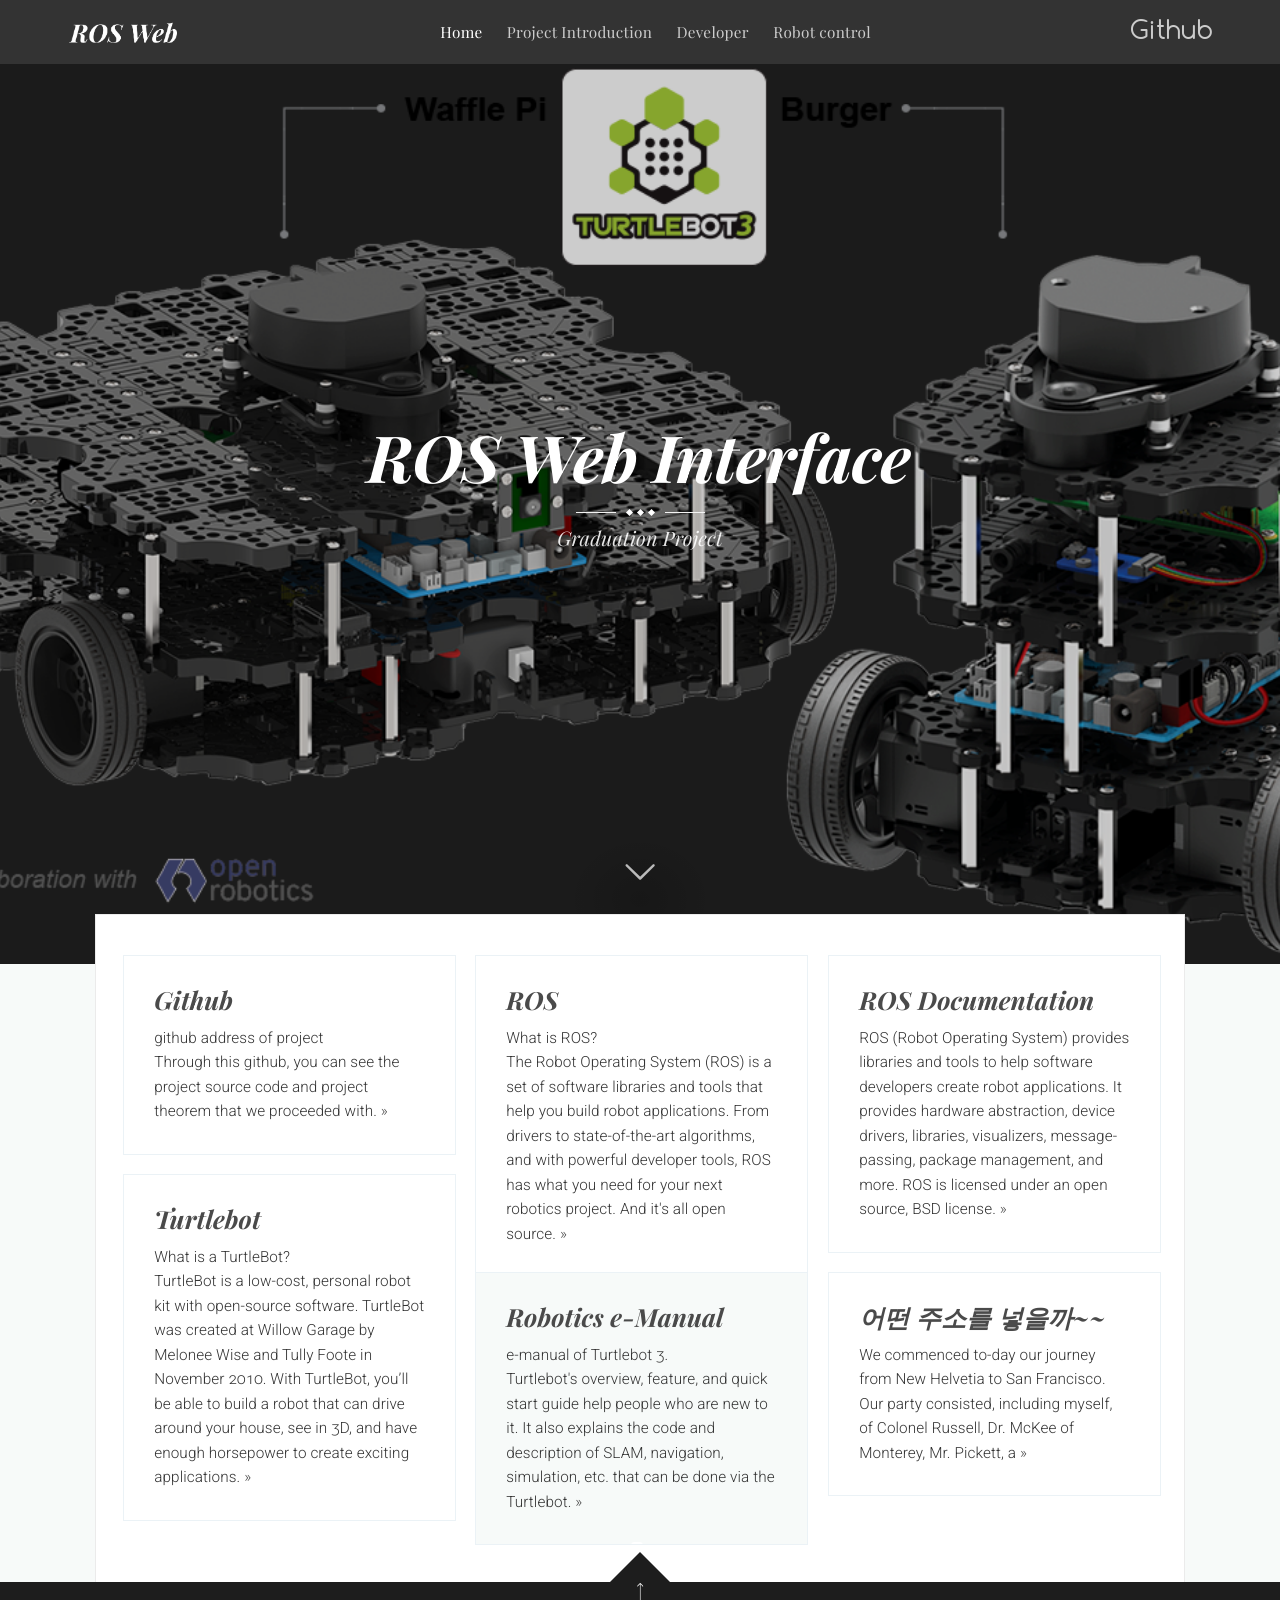
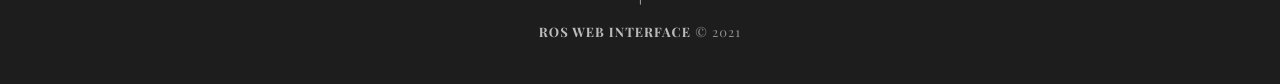
==== Webpage source/index.html @ 172867e6 "update control.html" ====
<!DOCTYPE html>
<html>
<head>
<meta charset="utf-8"/>
<meta http-equiv="X-UA-Compatible" content="IE=edge"/>
<title>Developing web interfaces for ROS(turtlebot)</title>
<meta name="description" content="Thoughts, reviews and ideas since 1999."/>
<meta name="viewport" content="width=device-width, initial-scale=1.0"/>
<link rel="shortcut icon" href="#">
<link rel="stylesheet" type="text/css" href="assets/css/screen.css"/>
<link rel="stylesheet" type="text/css" href="https://fonts.googleapis.com/css?family=Roboto:400,300italic,300,400italic,700,700italic|Playfair+Display:400,700,400italic,700italic"/>
</head>
<body class="home-template">
<div class="site-wrapper">
	<nav class="main-nav overlay clearfix">
	<a class="blog-logo" href="index.html"><img src="assets/img/page_logo.png" alt="Graduation Project"/></a>
	<ul id="menu">
		<li class="nav-home nav-current" role="presentation"><a href="index.html">Home</a></li>
		<li class="nav-article-example" role="presentation"><a href="introduction.html">Project Introduction</a></li>
		<li class="nav-about-us" role="presentation"><a href="developer.html">Developer</a></li>
		<li class="nav-author-page" role="presentation"><a href="control.html">Robot control</a></li>
		<span class="socialheader">
			<a href="https://github.com/IamYejin/Graduation-Project"><span class='symbol'>Github</span></a>
		</span>
	</ul>
	</nav>
	<header class="main-header " style="background-image: url(assets/img/turtlebot_img.png)">
	<div class="vertical">
		<div class="main-header-content inner">
			<h1 class="page-title">ROS Web Interface</h1>
			<div class="entry-title-divider">
				<span></span><span></span><span></span>
			</div>
			<h2 class="page-description">Graduation Project</h2>
		</div>
	</div>
	<a class="scroll-down icon-arrow-left" href="#content" data-offset="-45"><span class="hidden">Scroll Down</span></a>
	</header>
	<main id="content" class="content" role="main">
	<div class="wraps">
		<div class="grid">
			<div class="grid-item">
				<article class="post">
				<div class="wrapgriditem">
					<header class="post-header">
					<h2 class="post-title"><a href="https://github.com/IamYejin/Graduation-Project">Github</a></h2>
					</header>
					<section class="post-excerpt">
					<p>
						github address of project <br>Through this github, you can see the project source code and project theorem that we proceeded with. <a class="read-more" href="/retro-is-the-new-modern/">&raquo;</a>
					</p>
					</section>
				</div>
				</article>
			</div>
			<div class="grid-item">
				<article class="post tag-romance">
				<div class="wrapgriditem">
					<header class="post-header">
					<h2 class="post-title"><a href="https://www.ros.org/">ROS</a></h2>
					</header>
					<section class="post-excerpt">
					<p>
						What is ROS? <br/>The Robot Operating System (ROS) is a set of software libraries and tools that help you build robot applications. From drivers to state-of-the-art algorithms, and with powerful developer tools, ROS has what you need for your next robotics project. And it's all open source. <a class="read-more" href="https://www.ros.org/">&raquo;</a>
					</p>
					</section>
				</div>
				</article>
			</div>
			<div class="grid-item">
				<article class="post">
				<div class="wrapgriditem">
					<header class="post-header">
					<h2 class="post-title"><a href="http://wiki.ros.org/Documentation">ROS Documentation</a></h2>
					</header>
					<section class="post-excerpt">
					<p>
						ROS (Robot Operating System) provides libraries and tools to help software developers create robot applications. It provides hardware abstraction, device drivers, libraries, visualizers, message-passing, package management, and more. ROS is licensed under an open source, BSD license. <a class="read-more" href="http://wiki.ros.org/Documentation">&raquo;</a>
					</p>
					</section>
				</div>
				</article>
			</div>
			<div class="grid-item">
				<article class="post tag-romance">
				<div class="wrapgriditem">
					<header class="post-header">
					<h2 class="post-title"><a href="https://www.turtlebot.com/">Turtlebot</a></h2>
					</header>
					<section class="post-excerpt">
					<p>
						What is a TurtleBot?<br/>TurtleBot is a low-cost, personal robot kit with open-source software. TurtleBot was created at Willow Garage by Melonee Wise and Tully Foote in November 2010. With TurtleBot, you’ll be able to build a robot that can drive around your house, see in 3D, and have enough horsepower to create exciting applications. <a class="read-more" href="https://www.turtlebot.com/">&raquo;</a>
					</p>
					</section>
				</div>
				</article>
			</div>
			<div class="grid-item">
				<article class="post tag-romance featured">
				<div class="wrapgriditem">
					<header class="post-header">
					<h2 class="post-title"><a href="https://emanual.robotis.com/docs/en/platform/turtlebot3/overview/">Robotics e-Manual</a></h2>
					</header>
					<section class="post-excerpt">
					<p>
						e-manual of Turtlebot 3.<br/>Turtlebot's overview, feature, and quick start guide help people who are new to it. It also explains the code and description of SLAM, navigation, simulation, etc. that can be done via the Turtlebot. <a class="read-more" href="https://emanual.robotis.com/docs/en/platform/turtlebot3/overview/">&raquo;</a>
					</p>
					</section>
				</div>
				</article>
			</div>
			<div class="grid-item">
				<article class="post">
				<div class="wrapgriditem">
					<header class="post-header">
					<h2 class="post-title"><a href="article.html">어떤 주소를 넣을까~~</a></h2>
					</header>
					<section class="post-excerpt">
					<p>
						We commenced to-day our journey from New Helvetia to San Francisco. Our party consisted, including myself, of Colonel Russell, Dr. McKee of Monterey, Mr. Pickett, a <a class="read-more" href="/what-we-saw-in-california/">&raquo;</a>
					</p>
					</section>
				</div>
				</article>
			</div>
		</div>
		</nav>
	</div>
	</main>
	<footer class="site-footer clearfix">
		<a href="#top" id="back-to-top" class="back-top"></a>
		<div class="text-center">
			<a href="index.html">ROS Web Interface</a> &copy; 2021
		</div>
	</footer>
</div>
<script type="text/javascript" src="https://code.jquery.com/jquery-1.11.3.min.js"></script>
<script type="text/javascript" src="assets/js/masonry.min.js"></script>
<script type="text/javascript" src="assets/js/jquery.fitvids.js"></script>
<script type="text/javascript" src="assets/js/index.js"></script>
</body>
</html>
---- Webpage source/assets/css/screen.css ----
/* 
Nectaria - FREE HTML TEMPLATE BY WOWTHEMES.NET
Version: 1.0.0
Download Link: https://www.wowthemes.net/marketplace/category/free/
*/
body {
	font-family:Roboto;
	overflow-x:hidden;
}
article,aside,details,figcaption,figure,footer,header,hgroup,main,nav,section,summary {
	display:block;
}
audio,canvas,video {
	display:inline-block;
}
audio:not([controls]) {
	display:none;
	height:0;
}
[hidden],template {
	display:none;
}
html {
	font-family:sans-serif;
	-ms-text-size-adjust:100%;
	-webkit-text-size-adjust:100%;
}
body {
	margin:0;
}
a {
	background:transparent;
}
a:focus {
	outline:0;
}
a:active,a:hover {
	outline:0;
}
h1 {
	font-size:2em;
	margin:0.67em 0;
}
abbr[title] {
	border-bottom:1px dotted;
}
b,strong {
	font-weight:700;
}
dfn {
	font-style:italic;
}
hr {
	-moz-box-sizing:content-box;
	box-sizing:content-box;
	height:0;
}
mark {
	background:#FF0;
	color:#000;
}
code,kbd,pre,samp {
	font-family:monospace,serif;
	font-size:1em;
}
pre {
	white-space:pre-wrap;
}
q {
	quotes:"\201C" "\201D" "\2018" "\2019";
}
small {
	font-size:80%;
}
sub,sup {
	font-size:75%;
	line-height:0;
	position:relative;
	vertical-align:baseline;
}
sup {
	top:-0.5em;
}
sub {
	bottom:-0.25em;
}
img {
	border:0;
	max-width:100%;
}
svg:not(:root) {
	overflow:hidden;
}
figure {
	margin:0;
}
fieldset {
	border:1px solid #c0c0c0;
	margin:0 2px;
	padding:0.35em 0.625em 0.75em;
}
legend {
	border:0;
	padding:0;
}
button,input,select,textarea {
	font-family:inherit;
	font-size:100%;
	margin:0;
}
button,input {
	line-height:normal;
}
button,select {
	text-transform:none;
}
button,html input[type="button"],input[type="reset"],input[type="submit"] {
	-webkit-appearance:button;
	cursor:pointer;
}
button[disabled],html input[disabled] {
	cursor:default;
}
input[type="checkbox"],input[type="radio"] {
	box-sizing:border-box;
	padding:0;
}
input[type="search"] {
	-webkit-appearance:textfield;
	-moz-box-sizing:content-box;
	-webkit-box-sizing:content-box;
	box-sizing:content-box;
}
input[type="search"]::-webkit-search-cancel-button,input[type="search"]::-webkit-search-decoration {
	-webkit-appearance:none;
}
button::-moz-focus-inner,input::-moz-focus-inner {
	border:0;
	padding:0;
}
textarea {
	overflow:auto;
	vertical-align:top;
}
table {
	border-collapse:collapse;
	border-spacing: 0;
}
/* ========================================================================== 1. Icons - Sets up the icon font and respective classes ========================================================================== */
/* Import the font file with the icons in it */
@font-face {
	font-family:"casper-icons";
	src:url("../fonts/casper-icons.eot?v=1");
	src:url("../fonts/casper-icons.eot?v=1#iefix") format("embedded-opentype"),url("../fonts/casper-icons.woff?v=1") format("woff"),url("../fonts/casper-icons.ttf?v=1") format("truetype"),url("../fonts/casper-icons.svg?v=1#icons") format("svg");
	font-weight:normal;
	font-style: normal;
}
/* Apply these base styles to all icons */
[class^="icon-"]:before,[class*=" icon-"]:before {
	font-family:"casper-icons","Open Sans",sans-serif;
	speak:none;
	font-style:normal;
	font-weight:normal;
	font-variant:normal;
	text-transform:none;
	line-height:1;
	text-decoration:none !important;
	-webkit-font-smoothing:antialiased;
	-moz-osx-font-smoothing: grayscale;
}
/* Each icon is created by inserting the correct character into the content of the:before pseudo element. Like a boss. */
.icon-ghost:before {
	content:"\f600";
}
.icon-feed:before {
	content:"\f601";
}
.icon-twitter:before {
	content:"\f602";
	font-size:1.1em;
}
.icon-google-plus:before {
	content:"\f603";
}
.icon-facebook:before {
	content:"\f604";
}
.icon-arrow-left:before {
	content:"\f605";
}
.icon-stats:before {
	content:"\f606";
}
.icon-location:before {
	content:"\f607";
	margin-left:-3px;
	/* Tracking fix */
}
.icon-link:before {
	content:"\f608";
}
.icon-menu:before {
	content: "\f609";
}
/* IMPORTANT:When making any changes to the icon font,be sure to increment the version number by 1 in the @font-face rule. `?v=1` becomes `?v=2` This forces browsers to download the new font file.*/
/* ========================================================================== 2. General - Setting up some base styles ========================================================================== */
html {
	height:100%;
	max-height:100%;
	font-size:62.5%;
	-webkit-tap-highlight-color:rgba(0,0,0,0);
}
body {
	height:100%;
	max-height:100%;
	letter-spacing:0.01rem;
	font-size:1.7rem;
	line-height:1.75em;
	color:#333;
	-webkit-font-feature-settings:'kern' 1;
	-moz-font-feature-settings:'kern' 1;
	-o-font-feature-settings:'kern' 1;
	text-rendering:geometricPrecision;
	font-weight:300;
}
::-moz-selection {
	background:#D6EDFF;
}
::selection {
	background:#D6EDFF;
}
h1,h2,h3,h4,h5,h6 {
	-webkit-font-feature-settings:'dlig' 1,'liga' 1,'lnum' 1,'kern' 1;
	-moz-font-feature-settings:'dlig' 1,'liga' 1,'lnum' 1,'kern' 1;
	-o-font-feature-settings:'dlig' 1,'liga' 1,'lnum' 1,'kern' 1;
	color:#2E2E2E;
	line-height:1.15em;
	margin:0 0 0.4em 0;
	font-family:"Playfair Display";
	text-rendering:geometricPrecision;
}
h1 {
	font-size:5rem;
	letter-spacing:-2px;
	text-indent:-3px;
}
h2 {
	font-size:3.6rem;
}
h3 {
	font-size:3rem;
}
h4 {
	font-size:2.5rem;
}
h5 {
	font-size:2rem;
}
h6 {
	font-size:2rem;
}
a {
	color:#4A4A4A;
	transition:color 0.3s ease;
}
a:hover {
	color:#111;
}
p,ul,ol,dl {
	-webkit-font-feature-settings:'liga' 1,'onum' 1,'kern' 1;
	-moz-font-feature-settings:'liga' 1,'onum' 1,'kern' 1;
	-o-font-feature-settings:'liga' 1,'onum' 1,'kern' 1;
	margin:0 0 1.75em 0;
	text-rendering:geometricPrecision;
}
ol,ul {
	padding-left:3rem;
}
ol ol,ul ul,ul ol,ol ul {
	margin:0 0 0.4em 0;
	padding-left:2em;
}
dl dt {
	float:left;
	width:180px;
	overflow:hidden;
	clear:left;
	text-align:right;
	text-overflow:ellipsis;
	white-space:nowrap;
	font-weight:700;
	margin-bottom:1em;
}
dl dd {
	margin-left:200px;
	margin-bottom:1em
}
li {
	margin:0.4em 0;
}
li li {
	margin:0;
}
hr {
	display:block;
	height:1px;
	border:0;
	border-top:#EFEFEF 1px solid;
	margin:3.2em 0;
	padding:0;
}
blockquote {
	-moz-box-sizing:border-box;
	box-sizing:border-box;
	margin:1.75em 0 1.75em -2.2em;
	padding:0 0 0 1.75em;
	border-left:#4A4A4A 0.4em solid;
}
blockquote p {
	margin:0.8em 0;
	font-style:italic;
}
blockquote small {
	display:inline-block;
	margin:0.8em 0 0.8em 1.5em;
	font-size:0.9em;
	color:#CCC;
}
blockquote small:before {
	content:"\2014 \00A0";
}
blockquote cite {
	font-weight:700;
}
blockquote cite a {
	font-weight:normal;
}
mark {
	background-color:#fdffb6;
}
code,tt {
	padding:1px 3px;
	font-family:Inconsolata,monospace,sans-serif;
	font-size:0.85em;
	white-space:pre-wrap;
	border:#E3EDF3 1px solid;
	background:#F7FAFB;
	border-radius:2px;
}
pre {
	-moz-box-sizing:border-box;
	box-sizing:border-box;
	margin:0 0 1.75em 0;
	border:#E3EDF3 1px solid;
	width:100%;
	padding:10px;
	font-family:Inconsolata,monospace,sans-serif;
	font-size:0.9em;
	white-space:pre;
	overflow:auto;
	background:#F7FAFB;
	border-radius:3px;
}
pre code,pre tt {
	font-size:inherit;
	white-space:pre-wrap;
	background:transparent;
	border:none;
	padding:0;
}
kbd {
	display:inline-block;
	margin-bottom:0.4em;
	padding:1px 8px;
	border:#CCC 1px solid;
	color:#666;
	text-shadow:#FFF 0 1px 0;
	font-size:0.9em;
	font-weight:700;
	background:#F4F4F4;
	border-radius:4px;
	box-shadow:0 1px 0 rgba(0,0,0,0.2),0 1px 0 0 #fff inset;
}
table {
	-moz-box-sizing:border-box;
	box-sizing:border-box;
	margin:1.75em 0;
	width:100%;
	max-width:100%;
	background-color:transparent;
}
table th,table td {
	padding:8px;
	line-height:20px;
	text-align:left;
	vertical-align:top;
	border-top:#EFEFEF 1px solid;
}
table th {
	color:#000;
}
table caption+thead tr:first-child th,table caption+thead tr:first-child td,table colgroup+thead tr:first-child th,table colgroup+thead tr:first-child td,table thead:first-child tr:first-child th,table thead:first-child tr:first-child td {
	border-top:0;
}
table tbody+tbody {
	border-top:#EFEFEF 2px solid;
}
table table table {
	background-color:#FFF;
}
table tbody>tr:nth-child(odd)>td,table tbody>tr:nth-child(odd)>th {
	background-color:#F6F6F6;
}
table.plain tbody>tr:nth-child(odd)>td,table.plain tbody>tr:nth-child(odd)>th {
	background:transparent;
}
iframe,.fluid-width-video-wrapper {
	display:block;
	margin: 1.75em 0;
}
/* When a video is inside the fitvids wrapper,drop themargin on the iframe,cause it breaks stuff. */
.fluid-width-video-wrapper iframe {
	margin: 0;
}
/* ========================================================================== 3. Utilities - These things get used a lot ========================================================================== */
/* Clears shit */
.clearfix:before,.clearfix:after {
	content:" ";
	display:table;
}
.clearfix:after {
	clear:both;
}
.clearfix {
	zoom: 1;
}
/* Hides shit */
.hidden {
	text-indent:-9999px;
	visibility:hidden;
	display: none;
}
/* Creates a responsive wrapper that makes our content scale nicely */
.inner {
	position:relative;
	width:80%;
	max-width:710px;
	margin: 0 auto;
}
/* Centres vertically yo. (IE8+) */
.vertical {
	display:table-cell;
	vertical-align:middle;
	 background: rgba(0,0,0,0.2);
}
/* Wraps the main content & footer */
.site-wrapper {
	position:relative;
	z-index:10;
	min-height:100%;
	background:#fff;
	-webkit-transition:-webkit-transform 0.5s ease;
	transition:transform 0.5s ease;
	margin-top:64px;
}
.home-template .site-wrapper {
}
body.nav-opened .site-wrapper {
	overflow-x:hidden;
	-webkit-transform:translate3D(-240px,0,0);
	-ms-transform:translate3D(-240px,0,0);
	transform:translate3D(-240px,0,0);
	-webkit-transition:-webkit-transform 0.3s ease;
	transition: transform 0.3s ease;
}
/* ========================================================================== 4. General - The main styles for the the theme ========================================================================== */
.content {
	width:85%;
	margin:0px auto;
	background:#fff;
	padding:40px 0px;
	margin-top:-100px;
	position:relative;
	border-left:1px solid rgba(0,0,0,0.08);
	border-right:1px solid rgba(0,0,0,0.08);
	border-top: 1px solid rgba(0,0,0,0.08);
}
.content_control {
	width:85%;
	margin:0px auto;
	background:#fff;
	padding:40px 40px;
	margin-top:-100px;
	position:relative;
	border-left:1px solid rgba(0,0,0,0.08);
	border-right:1px solid rgba(0,0,0,0.08);
	border-top: 1px solid rgba(0,0,0,0.08);
}
/* Big cover image on the home page */
.main-header {
	position:relative;
	display:table;
	width:100%;
	height:100vh;
	margin-bottom:5rem;
	text-align:center;
	background:#222 no-repeat center center;
	background-image:url(../img/default.jpg);
	background-size:cover;
	overflow:hidden;
}
.main-header .inner {
	width:80%;
	margin-top:-64px;
}
.main-header-content.inner h1,.main-header-content.inner .post-meta,.main-header-content.inner .post-meta a {
	color:#fff;
}
.main-nav {
	position:relative;
	padding:5px 5%;
	margin:0 0 0px 0;
}
.main-nav a {
	text-decoration:none;
	font-size:0.9em;
	letter-spacing:0.3px;
	font-weight:400;
	color:#ccc;
	font-family:Playfair Display;
}
.main-nav .nav-current a {
	color:#fff;
}
.main-nav a:hover {
	color: #fff;
}
/* Navigation */
body.nav-opened .nav-cover {
	position:fixed;
	top:0;
	left:0;
	right:240px;
	bottom:0;
	z-index:200;
}
.nav {
	position:fixed;
	top:0;
	right:0;
	bottom:0;
	z-index:5;
	width:240px;
	opacity:0;
	background:#111;
	margin-bottom:0;
	text-align:left;
	overflow-y:auto;
	-webkit-transition:-webkit-transform 0.5s ease,opacity 0.3s ease 0.7s;
	transition:transform 0.5s ease,opacity 0.3s ease 0.7s;
}
body.nav-closed .nav {
	-webkit-transform:translate3D(97px,0,0);
	-ms-transform:translate3D(97px,0,0);
	transform:translate3D(97px,0,0);
}
body.nav-opened .nav {
	opacity:1;
	-webkit-transition:-webkit-transform 0.3s ease,opacity 0s ease 0s;
	transition:transform 0.3s ease,opacity 0s ease 0s;
	-webkit-transform:translate3D(0,0,0);
	-ms-transform:translate3D(0,0,0);
	transform:translate3D(0,0,0);
}
.nav-title {
	position:absolute;
	top:45px;
	left:30px;
	font-size:16px;
	font-weight:100;
	text-transform:uppercase;
	color:#fff;
}
.nav-close {
	position:absolute;
	top:38px;
	right:25px;
	width:20px;
	height:20px;
	padding:0;
	font-size:10px;
}
.nav-close:focus {
	outline:0;
}
.nav-close:before,.nav-close:after {
	content:'';
	position:absolute;
	top:0;
	width:20px;
	height:1px;
	background:rgb(150,150,150);
	top:15px;
	-webkit-transition:background 0.15s ease;
	transition:background 0.15s ease;
}
.nav-close:before {
	-webkit-transform:rotate(45deg);
	-ms-transform:rotate(45deg);
	transform:rotate(45deg);
}
.nav-close:after {
	-webkit-transform:rotate(-45deg);
	-ms-transform:rotate(-45deg);
	transform:rotate(-45deg);
}
.nav-close:hover:before,.nav-close:hover:after {
	background:rgb(255,255,255);
}
.nav ul {
	padding:90px 9% 5%;
	list-style:none;
	counter-reset:item;
}
.nav li:before {
	display:block;
	float:right;
	padding-right:4%;
	padding-left:5px;
	text-align:right;
	font-size:1.2rem;
	vertical-align:bottom;
	color:#B8B8B8;
	content:counter(item,lower-roman);
	counter-increment:item;
}
.nav li {
	margin:0;
}
.nav li a {
	text-decoration:none;
	line-height:1.4;
	font-size:1.4rem;
	display:block;
	padding:0.6rem 4%;
	overflow:hidden;
	white-space:nowrap;
	text-overflow:ellipsis;
}
.nav li a:after {
	display:inline-block;
	content:" .......................................................";
	color:rgba(255,255,255,0.2);
	margin-left:5px;
}
.nav .nav-current:before {
	color:#fff;
}
.nav .nav-current a:after {
	content:" ";
	border-bottom:rgba(255,255,255,0.5) 1px solid;
	width:100%;
	height:1px;
}
.nav a:link,.nav a:visited {
	color:#B8B8B8;
}
.nav li.nav-current a,.nav a:hover,.nav a:active,.nav a:focus {
	color: #fff;
}
.subscribe-button {
	-webkit-box-sizing:border-box;
	-moz-box-sizing:border-box;
	box-sizing:border-box;
	display:none;
	position:absolute;
	bottom:30px;
	left:30px;
	right:30px;
	height:38px;
	padding:0 20px;
	color:#111 !important;
	/* Overides `.nav a:link,.nav a:visited` colour */
	text-align:center;
	font-size:12px;
	font-family:"Open Sans",sans-serif;
	text-transform:uppercase;
	text-decoration:none;
	line-height:35px;
	border-radius:3px;
	background:#fff;
	transition:all ease 0.3s;
}
.subscribe-button:before {
	font-size:9px;
	margin-right: 6px;
}
/* Create a bouncing scroll-down arrow on homepage with cover image */
.scroll-down {
	display:block;
	position:absolute;
	z-index:100;
	bottom:75px;
	left:50%;
	margin-left:-16px;
	width:34px;
	height:34px;
	font-size:34px;
	text-align:center;
	text-decoration:none;
	color:rgba(255,255,255,0.7);
	-webkit-transform:rotate(-90deg);
	-ms-transform:rotate(-90deg);
	transform:rotate(-90deg);
	-webkit-animation:bounce 4s 2s infinite;
	animation: bounce 4s 2s infinite;
}
/* Stop it bouncing and increase contrast when hovered */
.scroll-down:hover {
	color:#fff;
	-webkit-animation:none;
	animation: none;
}
/* Put a semi-opaque radial gradient behind the icon to make it more visible on photos which happen to have a light background. */
.home-template .main-header:after {
	display:block;
	content:" ";
	width:150px;
	height:130px;
	border-radius:100%;
	position:absolute;
	bottom:0;
	left:50%;
	margin-left:-75px;
	background: radial-gradient(ellipse at center,rgba(0,0,0,0.15) 0%,rgba(0,0,0,0) 70%,rgba(0,0,0,0) 100%);
}
/* Hide when there's no cover image or on page2+*/
.no-cover .scroll-down,.no-cover.main-header:after,.archive-template .scroll-down,.archive-template .main-header:after {
	display: none
}
/* Appears in the top left corner of your home page */
.blog-logo {
	display:block;
	float:left;
	margin-top: 7px;
	height: 54px;
	background:none !important;
	/* Makes sure there is never a background */
	border:none !important;
	/* Makes sure there is never a border */
}
.blog-logo img {
	-webkit-box-sizing:border-box;
	-moz-box-sizing:border-box;
	box-sizing:border-box;
	display:block;
	height:40px;
	padding:0;
	width:auto;
	opacity:1;
	transition:all 0.4s;
}
.blog-logo img:hover {
	opacity:1.0;
	transition:all 0.4s;
}
.menu-button {
	-webkit-box-sizing:border-box;
	-moz-box-sizing:border-box;
	box-sizing:border-box;
	display:inline-block;
	float:right;
	padding:0;
	opacity:1;
	text-align:center;
	font-size:12px;
	text-transform:uppercase;
	white-space:nowrap;
	transition:all 0.5s ease;
}
.menu-button:before {
	font-size:24px;
	font-weight:300;
	position:relative;
	top:14px;
}
.menu-button:hover {
	background:#fff;
}
.menu-button:focus {
	outline: 0;
}
/* When the navigation is closed */
.nav-closed .menu-button {
	color:#333;
	border-color:rgba(255,255,255,0.6);
}
.nav-closed .menu-button:hover {
	color: #222;
}
/* When the navigation is closed and there is no cover image */
.nav-closed .no-cover .menu-button {
	border-color:#BFC8CD;
	color:#9EABB3;
}
.nav-closed .no-cover .menu-button:hover {
	border-color:#555;
	color: #555;
}
/* When the navigation is opened */
.nav-opened .menu-button {
	padding:0 12px;
	background:#111;
	border-color:#111;
	color:#fff;
	-webkit-transform:translate3D(94px,0,0);
	-ms-transform:translate3D(94px,0,0);
	transform:translate3D(94px,0,0);
	transition:all 0.3s ease;
}
.nav-opened .menu-button .word {
	opacity:0;
	transition: all 0.3s ease;
}
/* Special styles when overlaid on an image*/
.main-nav.overlay {
	position:fixed;
	top:0;
	left:0;
	right:0;
	height:54px;
	border:none;
	background:linear-gradient(to bottom,rgba(0,0,0,0.2) 0%,rgba(0,0,0,0) 100%);
	background:rgba(0,0,0,0.8);
	z-index:9;
}
.no-cover .main-nav.overlay {
	background: none;
}
/* The details of your blog. Defined in ghost/settings/ */
.page-title {
	margin:10px 0 0px 0;
	font-size:6.5rem;
	letter-spacing:-1px;
	font-weight:700;
	font-family:"Playfair Display";
	color:#fff;
	font-style:italic;
}
.page-description {
	margin:0;
	font-size:2rem;
	line-height:1.5em;
	font-weight:300;
	font-style:italic;
	letter-spacing:0.01rem;
	color:rgba(255,255,255,0.9);
}
.no-cover.main-header {
	min-height:160px;
	max-height:40vh;
	background:#f5f8fa;
}
.no-cover .page-title {
	color:rgba(0,0,0,0.8);
}
.no-cover .page-description {
	color: rgba(0,0,0,0.5);
}
/* Add subtle load-in animation for content on the home page */
.home-template .page-title {
	-webkit-animation:fade-in 0.6s;
	animation:fade-in 0.6s;
	-webkit-animation-delay:0.2s;
	animation-delay:0.2s;
}
.home-template .page-description {
	-webkit-animation:fade-in-down 0.9s;
	animation:fade-in-down 0.9s;
	-webkit-animation-delay:0.1s;
	animation-delay: 0.1s;
}
/* Every post,on every page,gets this style on its <article>tag */
.post {
	position:relative;
	border-bottom:#EBF2F6 1px solid;
		padding-bottom:30px;
	word-wrap:break-word;
}
.grid-item .post {
	position:relative;
	border:#EBF2F6 1px solid;
	word-wrap:break-word;
		margin-bottom:20px;
	 padding-bottom:0;
	 max-width:100%;
	 transition:all 0.4s;
	 background:#fff;
	overflow:hidden;
}
.grid-item .post img {
	margin-bottom:-10px;
}
.wrapgriditem {
	padding:30px;
	position:relative;
	background-color:#fff;
}
.grid-item .post.featured .wrapgriditem {
	background:#f7faf9;
	box-shadow: none;
}
/* Add a little circle in the middle of the border-bottom on our .post just for the lolz and stylepoints. */
.post:after {
	display:block;
	content:"";
	width:0px;
	height:0px;
	border:#E7EEF2 1px solid;
	position:absolute;
	bottom:-5px;
	left:50%;
	margin-left:-5px;
	background:#FFF;
	border-radius:100%;
	box-shadow:#FFF 0 0 0 5px;
}
body:not(.post-template) .post-title {
	font-size:2.5rem;
	font-style:italic;
	line-height:1.2;
}
.post-title a {
	text-decoration:none;
}
.post-excerpt p {
	margin:0;
	font-size:0.9em;
	line-height:1.6em;
}
.read-more {
	text-decoration:none;
}
.post-meta {
	display:block;
	margin:1.75rem 0 0 0;
	font-size:1.6rem;
	font-style:italic;
	line-height:2.2rem;
	color:#9EABB3;
	font-family:Playfair Display;
}
.author-thumb {
	width:24px;
	height:24px;
	float:left;
	margin-right:9px;
	border-radius:100%;
}
.post-meta a {
	color:#9EABB3;
	text-decoration:none;
}
.post-meta a:hover {
	text-decoration:underline;
}
.user-meta {
	position:relative;
	padding:0.3rem 40px 0 100px;
	min-height:77px;
}
.post-date {
	display:inline-block;
	margin-left:8px;
	padding-left:12px;
	border-left:#d5dbde 1px solid;
	white-space:nowrap;
}
.grid-item .post-meta,.grid-item .post-date {
	font-size:1.4rem;
}
.user-image {
	position:absolute;
	top:0;
	left:0;
}
.user-name {
	display:block;
	font-weight:700;
}
.user-bio {
	display:block;
	max-width:440px;
	font-size:1.4rem;
	line-height:1.5em;
}
.publish-meta {
	position:absolute;
	top:0;
	right:0;
	padding:4.3rem 0 4rem 0;
	text-align:right;
}
.publish-heading {
	display:block;
	font-weight:700;
}
.publish-date {
	display:block;
	font-size:1.4rem;
	line-height: 1.5em;
}
/* ========================================================================== 5. Single Post - When you click on an individual post ========================================================================== */
.post-template .post-header {
	margin-bottom:3.4rem;
}
.post-template .post-title {
	margin-bottom:0;
	letter-spacing:-1px;
	font-style:italic;
}
.post-template .post-meta {
	margin:0;
}
.post-template .post-date {
	padding:0;
	margin:0;
	border: none;
}
/* Stop elements,such as img wider than the post content,from creating horizontal scroll - slight hack due to imperfections with browser width % calculations and rounding */
.post-template .content {
	width:80%;
	max-width:900px;
	margin:0px auto;
	margin-top:-100px;
	background:#fff;
	position:relative;
	padding:40px 50px;
	font-weight:300;
	font-family:Roboto;
	overflow:hidden;
}
.site-wrapper {
	background-color:#f7faf9;
}
.sidebar {
	width:25%;
	float:right;
	margin-right:3%;
}
.widget {
	padding:30px;
	background:#f7faf9;
	margin-bottom:30px;
	overflow:hidden;
	font-size:1.5rem;
	font-weight:300;
}
.widget .widget-title {
	text-align:center;
	position:relative;
	text-transform:capitalize;
	margin-bottom:27px;
	margin-top:0;
	clear:both;
}
.widget .widget-title:before {
	background:#ebf1ef;
	content:"";
	position:absolute;
	width:100%;
	height:10px;
	left:0;
	top:50%;
	margin-top:-4px;
}
.widget .widget-title>span {
	position:relative;
	z-index:3;
	display:inline-block;
	padding:0 15px;
	background-color:#f7faf9;
}
h2.widget-title {
	font-size:2rem;
	font-style: italic;
}
/* Tweak the .post wrapper style */
.post-template .post {
	margin-top:0;
	border-bottom:none;
	padding-bottom: 0;
}
/* Kill that stylish little circle that was on the border,too */
.post-template .post:after {
	display: none;
}
/* Keep images centered,and allow images wider than the main text column to break out. */
.post-content img {
	display:block;
	max-width:126%;
	height:auto;
	padding:0.6em 0;
	/* Centers an image by (1) pushing its left edge to the center of its container and (2) shifting the entire image in the opposite direction by half its own width. Works for images that are larger than their containers. */
	position:relative;
	left:50%;
	-webkit-transform:translateX(-50%);
	/* for Safari and iOS */
	-ms-transform:translateX(-50%);
	/* for IE9 */
	transform:translateX(-50%);
}
.footnotes {
	font-style:italic;
	font-size:1.3rem;
	line-height:1.6em;
}
.footnotes li {
	margin:0.6rem 0;
}
.footnotes p {
	margin:0;
}
.footnotes p a:last-child {
	text-decoration: none;
}
/* The author credit area after the post */
.post-footer {
	position:relative;
	margin:6rem 0 0 0;
	padding:6rem 0 0 0;
	border-top:#EBF2F6 1px solid;
}
.post-footer h4 {
	font-size:1.8rem;
	margin:0;
}
.post-footer p {
	margin:1rem 0;
	line-height: 1.75em;
}
/* list of author links - location / url */
.author-meta {
	padding:0;
	margin:0;
	list-style:none;
	font-size:1.4rem;
	line-height:1;
	font-style:italic;
	color:#9EABB3;
}
.author-meta a {
	color:#9EABB3;
}
.author-meta a:hover {
	color: #111;
}
/* Create some space to the right for the share links */
.post-footer .author {
	margin-right:180px;
}
.post-footer h4 a {
	color:#2e2e2e;
	text-decoration:none;
}
.post-footer h4 a:hover {
	text-decoration: underline;
}
/* Drop the share links in the space to the right. Doing it like this means it's easier for the author bio to be flexible at smaller screen sizes while the share links remain at a fixed width the whole time */
.post-footer .share {
	position:absolute;
	top:6rem;
	right:0;
	width:140px;
}
.post-footer .share a {
	font-size:1.8rem;
	display:inline-block;
	margin:1rem 1.6rem 1.6rem 0;
	color:#BBC7CC;
	text-decoration:none;
}
.post-footer .share .icon-twitter:hover {
	color:#55acee;
}
.post-footer .share .icon-facebook:hover {
	color:#3b5998;
}
.post-footer .share .icon-google-plus:hover {
	color: #dd4b39;
}
/* ========================================================================== 6. Author profile ========================================================================== */
.post-head.main-header {
	height:65vh;
	min-height:180px;
}
.no-cover.post-head.main-header {
	height:85px;
	min-height:0;
	margin-bottom:0;
	background:transparent;
}
.tag-head.main-header {
	height:65vh;
	min-height:180px;
}
.author-head.main-header {
	height:40vh;
	min-height:180px;
}
.no-cover.author-head.main-header {
	height:10vh;
	min-height:100px;
	background:transparent;
}
.author-profile {
	padding:0 15px 5rem 15px;
	text-align:center;
	margin-bottom: 5rem;
}
/* Add a little circle in the middle of the border-bottom */
.author-image {
	-webkit-box-sizing:border-box;
	-moz-box-sizing:border-box;
	box-sizing:border-box;
	display:block;
	position:absolute;
	top:-40px;
	left:50%;
	margin-left:-40px;
	width:80px;
	height:80px;
	border-radius:100%;
	overflow:hidden;
	padding:6px;
	background:#fff;
	z-index:2;
	box-shadow:#E7EEF2 0 0 0 1px;
}
.author-image .img {
	position:relative;
	display:block;
	width:100%;
	height:100%;
	background-size:cover;
	background-position:center center;
	border-radius:100%;
}
.author-profile .author-image {
	position:relative;
	left:auto;
	top:auto;
	width:120px;
	height:120px;
	padding:3px;
	margin:-100px auto 0 auto;
	box-shadow:none;
}
.author-title {
	margin:1.5rem 0 1rem;
}
.author-bio {
	font-size:2.1rem;
	line-height:1.5em;
	font-weight:200;
	color:#50585D;
	font-style:italic;
	letter-spacing:0;
	text-indent:0;
}
.author-meta {
	margin: 1.6rem 0;
}
/* Location,website,and link */
.author-profile .author-meta {
	margin:2rem 0;
	font-family:Playfair Display;
	letter-spacing:0.01rem;
	font-size:1.7rem;
}
.author-meta span {
	display:inline-block;
	margin:0 2rem 1rem 0;
	word-wrap:break-word;
}
.author-meta a {
	text-decoration: none;
}
/* Turn off meta for page2+to make room for extra pagination prev/next links */
.archive-template .author-profile .author-meta {
	display: none;
}
/* ========================================================================== 7. Read More - Next/Prev Post Links ========================================================================== */
.read-next {
	display:-webkit-box;
	display:-webkit-flex;
	display:-ms-flexbox;
	display:flex;
	-webkit-box-align:stretch;
	-webkit-align-items:stretch;
	-ms-flex-align:stretch;
	align-items:stretch;
	margin-top:0rem;
}
.read-next-story {
	display:-webkit-box;
	display:-webkit-flex;
	display:-ms-flexbox;
	display:flex;
	-webkit-box-flex:1;
	-webkit-flex-grow:1;
	-ms-flex-positive:1;
	flex-grow:1;
	min-width:50%;
	text-decoration:none;
	position:relative;
	text-align:center;
	color:#fff;
	background:#222 no-repeat center center;
	background-size:cover;
	overflow:hidden;
}
.read-next-story:hover:before {
	background:rgba(0,0,0,0.8);
	transition:all 0.2s ease;
}
.read-next-story:hover .post:before {
	color:#222;
	background:#fff;
	transition:all 0.2s ease;
}
.read-next-story:before {
	content:"";
	display:block;
	position:absolute;
	top:0;
	right:0;
	bottom:0;
	left:0;
	background:rgba(0,0,0,0.7);
	transition:all 0.5s ease;
}
.read-next-story .post {
	padding-top:6rem;
	padding-bottom:6rem;
	max-width:80%;
	margin:0px auto;
}
.read-next-story .post:before {
	content:"Read This Next";
	padding:4px 10px 5px;
	text-transform:uppercase;
	font-size:1.1rem;
	font-family:"Open Sans",sans-serif;
	color:rgba(255,255,255,0.8);
	border:rgba(255,255,255,0.5) 1px solid;
	border-radius:4px;
	transition:all 0.5s ease;
}
.read-next-story.prev .post:before {
	content:"You Might Enjoy";
}
.read-next-story h2 {
	margin-top:1rem;
	color:#fff;
}
.read-next-story p {
	margin:0;
	color: rgba(255,255,255,0.8);
}
/* Special styles for posts with no cover images */
.read-next-story.no-cover {
	background:#f5f8fa;
}
.read-next-story.no-cover:before {
	display:none;
}
.read-next-story.no-cover .post:before {
	color:rgba(0,0,0,0.5);
	border-color:rgba(0,0,0,0.2);
}
.read-next-story.no-cover h2 {
	color:rgba(0,0,0,0.8);
}
.read-next-story.no-cover p {
	color: rgba(0,0,0,0.5);
}
/* if there are two posts without covers,put a border between them */
.read-next-story.no-cover+.read-next-story.no-cover {
	border-left:rgba(0,0,100,0.04) 1px solid;
	-webkit-box-sizing:border-box;
	-moz-box-sizing:border-box;
	box-sizing: border-box;
}
/* Correctly position site-footer when next to the .read-next container */
.read-next+.site-footer {
	position:relative;
	bottom:0;
	left:0;
	right:0;
	margin: 0;
}
/* ========================================================================== 8. Third Party Elements - Embeds from other services ========================================================================== */
/* Github */
.gist table {
	margin:0;
	font-size:1.4rem;
}
.gist td {
	line-height:1.4;
}
.gist .line-number {
	min-width: 25px;
}
/* Pastebin */
.content .embedPastebin {
	margin-bottom: 1.75em;
}
/* ========================================================================== 9. Pagination - Tools to let you flick between pages ========================================================================== */
/* The main wrapper for our pagination links */
.pagination {
	position:relative;
	width:80%;
	max-width:740px;
	padding:10px;
	margin:4rem auto;
	margin-bottom:7rem;
	font-family:Playfair Display;
	font-size:1.7rem;
	color:#111;
	text-align:center;
	font-style:italic;
	border-top:#EBF2F6 double medium;
	border-bottom:#EBF2F6 double medium;
}
.pagination a {
	color:#9EABB3;
	transition: all 0.2s ease;
}
/* Push the previous/next links out to the left/right */
.older-posts,.newer-posts {
	position:absolute;
	display:inline-block;
	padding:3px 15px;
	border:#bfc8cd 0px solid;
	text-decoration:none;
	border-radius:0;
	transition:border 0.3s ease;
	font-size:1.4rem;
}
.older-posts {
	right:0;
}
.page-number {
	display:inline-block;
	padding:2px 0;
	min-width:100px;
}
.newer-posts {
	left:0;
}
.older-posts:hover,.newer-posts:hover {
	color:#889093;
	border-color:#98a0a4;
}
.extra-pagination {
	display:none;
}
.extra-pagination .pagination {
	width: auto;
}
/* On page2+make all the headers smaller */
.archive-template .main-header {
	max-height: 65vh;
}
/* On page2+show extra pagination controls at the top of post list */
.archive-template .extra-pagination {
	display: block;
}
/* ========================================================================== 10. Footer - The bottom of every page ========================================================================== */
.site-footer {
	position:relative;
	margin:0rem 0 0 0;
	padding:4rem 15px;
	font-size:1.3rem;
	text-transform:uppercase;
	line-height:1.75em;
	color:rgba(255,255,255,0.5);
	background:#1d1d1d;
	letter-spacing:1px;
	font-family:Playfair Display;
}
.site-footer a {
	text-decoration:none;
	font-weight:bold;
	color:rgba(255,255,255,0.7);
}
.site-footer a:hover {
	color:#fff;
}
.poweredby {
	display:block;
	width:45%;
	float:right;
	text-align:right;
}
.copyright {
	display:block;
	width:45%;
	float: left;
}
/* ========================================================================== 11. Media Queries - Smaller than 900px ========================================================================== */
@media only screen and (max-width:900px) {
	blockquote {
		margin-left:0;
	}
	.main-header {
		-webkit-box-sizing:border-box;
		-moz-box-sizing:border-box;
		box-sizing:border-box;
		height:auto;
		min-height:100%;
		height:100vh;
		padding:0;
	}
  .main-header .inner {
    margin-top: 0;
}
	.scroll-down,.home-template .main-header:after {
		display:none;
	}
	.archive-template .main-header {
		min-height:180px;
		padding:10% 0;
	}
	.blog-logo img {
		padding:0 0 0 10px;
		margin-top:-54px;
	}
	.page-title {
		font-size:4rem;
		letter-spacing:-1px;
	}
	.page-description {
		font-size:1.8rem;
		line-height:1.5em;
	}
	.post {
		font-size:0.95em
	}
	body:not(.post-template) .post-title {
		font-size:3.2rem;
	}
	hr {
		margin:2.4em 0;
	}
	ol,ul {
		padding-left:2em;
	}
	h1 {
		font-size:4.5rem;
		text-indent:-2px;
	}
	h2 {
		font-size:3.6rem;
	}
	h3 {
		font-size:3.1rem;
	}
	h4 {
		font-size:2.5rem;
	}
	h5 {
		font-size:2.2rem;
	}
	h6 {
		font-size:1.8rem;
	}
	.author-profile {
		padding-bottom:4rem;
	}
	.author-profile .author-bio {
		font-size:1.6rem;
	}
	.author-meta span {
		display:block;
		margin:1.5rem 0;
	}
	.author-profile .author-meta span {
		font-size:1.6rem;
	}

	.tag-head.main-header,.author-head.main-header, .post-head.main-header, .no-cover.post-head.main-header {
		height:auto;
    min-height: 40vh;
	}
  .post-template .content {
    width: 80%;
    max-width: 80%;
    padding: 40px 20px;
  }
	.no-cover.author-head.main-header {
		padding:0;
	}
	.read-next {
		-webkit-box-orient:vertical;
		-webkit-box-direction:normal;
		-webkit-flex-direction:column;
		-ms-flex-direction:column;
		flex-direction:column;
		margin-top:4rem;
	}
	.read-next p {
		display:none;
	}
	.read-next-story.no-cover+.read-next-story.no-cover {
		border-top:rgba(0,0,100,0.06) 1px solid;
		border-left: none;
	}
}
/* ========================================================================== 12. Media Queries - Smaller than 500px ========================================================================== */
@media only screen and (max-width:500px) {
	.main-header {
		height:60vh;
		margin-bottom:0;
	}
	.no-cover.main-header {
		height:60vh;
	}
	.archive-template .main-header {
		max-height:20vh;
		min-height:160px;
		padding:0% 0;
	}
	.main-nav {
		padding:5px;
		margin-bottom:0rem;
	}
	.blog-logo {
		padding:0px;
	}
	.blog-logo img {
	}
	.menu-button {
		padding:0 5px;
		border-radius:0;
		border-width:0;
		color:#2e2e2e;
		background:transparent;
	}
	.menu-button:hover {
		color:#2e2e2e;
		border-color:transparent;
		background:none;
	}
	body.nav-opened .menu-button {
		background:none;
		border:transparent;
	}
	.main-nav.overlay a:hover {
		color:#fff;
		border-color:transparent;
		background:transparent;
	}
	.no-cover .main-nav.overlay {
		background:none;
	}
	.no-cover .main-nav.overlay .menu-button {
		border:none;
	}
	.main-nav.overlay .menu-button {
		border-color:transparent;
	}
	.nav-title {
		top:25px;
	}
	.nav-close {
		position:absolute;
		top:18px;
	}
	.nav ul {
		padding:60px 9% 5%;
	}
	.inner,.pagination {
		width:auto;
		margin:2rem auto;
	}
	.post {
		width:auto;
		margin-top:2rem;
		margin-bottom:2rem;
		margin-left:16px;
		margin-right:16px;
		padding-bottom:2rem;
		line-height:1.65em;
	}
	.post-date {
		display:none;
	}
	.post-template .post-header {
		margin-bottom:2rem;
	}
	.post-template .post-date {
		display:inline-block;
	}
	hr {
		margin:1.75em 0;
	}
	p,ul,ol,dl {
		font-size:0.95em;
		margin:0 0 2.5rem 0;
	}
	.page-title {
		font-size:3rem;
	}
	.post-excerpt p {
		font-size:0.85em;
	}
	.page-description {
		font-size:1.6rem;
	}
	h1,h2,h3,h4,h5,h6 {
		margin:0 0 0.3em 0;
	}
	h1 {
		font-size:2.8rem;
		letter-spacing:-1px;
	}
	h2 {
		font-size:2.4rem;
		letter-spacing:0;
	}
	h3 {
		font-size:2.1rem;
	}
	h4 {
		font-size:1.9rem;
	}
	h5 {
		font-size:1.8rem;
	}
	h6 {
		font-size:1.8rem;
	}
	body:not(.post-template) .post-title {
		font-size:2.5rem;
	}
	.post-template .site-footer {
		margin-top: 0;
	}
	.post-content img {
		padding:0;
		width:calc(100%+32px);
		/* expand with to image+margins */
		min-width:0;
		max-width:112%;
		/* fallback when calc doesn't work */
	}
	.post-meta {
		font-size:1.3rem;
		margin-top:1rem;
	}
	.post-footer {
		padding:5rem 0 3rem 0;
		text-align:center;
	}
	.post-footer .author {
		margin:0 0 2rem 0;
		padding:0 0 1.6rem 0;
		border-bottom:#EBF2F6 1px dashed;
	}
	.post-footer .share {
		position:static;
		width:auto;
	}
	.post-footer .share a {
		margin:1.4rem 0.8rem 0 0.8rem;
	}
	.author-meta li {
		float:none;
		margin:0;
		line-height:1.75em;
	}
	.author-meta li:before {
		display:none;
	}
	.older-posts,.newer-posts {
		position:static;
		margin:10px 0;
	}
	.page-number {
		display:block;
	}
	.site-footer {
		margin-top:3rem;
	}
	.author-profile {
		padding-bottom:2rem;
	}
	.tag-head.main-header,.post-head.main-header,.author-head.main-header {
		min-height:30vh;
	}
	.main-header .inner {
		margin-top:0;
	}
	.author-profile .author-image {
		margin-top:-70px;
	}
	.author-profile .author-meta span {
		font-size:1.4rem;
	}
	.archive-template .main-header .page-description {
		display:none;
	}
	.read-next {
		margin-top:2rem;
		margin-bottom:-37px;
	}
	.read-next .post {
		width: 100%;
	}
}
/* ========================================================================== 13. Animations ========================================================================== */
/* Used to fade in title/desc on the home page */
@-webkit-keyframes fade-in-down {
	0% {
		opacity:0;
		-webkit-transform:translateY(-10px);
		transform:translateY(-10px);
	}
	100% {
		opacity:1;
		-webkit-transform:translateY(0);
		transform:translateY(0);
	}
}
@keyframes fade-in-down {
	0% {
		opacity:0;
		-webkit-transform:translateY(-10px);
		transform:translateY(-10px);
	}
	100% {
		opacity:1;
		-webkit-transform:translateY(0);
		transform: translateY(0);
	}
}
/* Used to bounce .scroll-down on home page */
@-webkit-keyframes bounce {
	0%,10%,25%,40%,50% {
		-webkit-transform:translateY(0) rotate(-90deg);
		transform:translateY(0) rotate(-90deg);
	}
	20% {
		-webkit-transform:translateY(-10px) rotate(-90deg);
		transform:translateY(-10px) rotate(-90deg);
	}
	30% {
		-webkit-transform:translateY(-5px) rotate(-90deg);
		transform:translateY(-5px) rotate(-90deg);
	}
}
@keyframes bounce {
	0%,20%,50%,80%,100% {
		-webkit-transform:translateY(0) rotate(-90deg);
		transform:translateY(0) rotate(-90deg);
	}
	40% {
		-webkit-transform:translateY(-10px) rotate(-90deg);
		transform:translateY(-10px) rotate(-90deg);
	}
	60% {
		-webkit-transform:translateY(-5px) rotate(-90deg);
		transform: translateY(-5px) rotate(-90deg);
	}
}
/* ========================================================================== End of file. Animations should be the last thing here. Do not add stuff below this point,or it will probably fuck everything up. ========================================================================== */
.btn-more {
	padding:3px;
	border:1px solid rgba(255,255,255,0.6);
	display:table;
	margin:0 auto;
	margin-top:20px;
}
.btn-more span {
	border:1px solid rgba(255,255,255,0.6);
	padding:10px 30px;
	color:#FFF;
	display:block;
	font-size:16px;
	letter-spacing:2px;
	text-transform:uppercase;
}
a.btn-more {
	text-decoration:none;
}
.grid {
	margin-left:2.5%;
	margin-right:2%;
}
.grid-item {
	width:32.00%;
}
.entry-title-divider {
	position:relative;
	display:inline-block;
	vertical-align:top;
	margin:0 auto;
	margin-top:15px;
	margin-bottom:7px;
	height:5px;
}
.entry-title-divider:before,.entry-title-divider:after {
	content:'';
	position:absolute;
	top:2px;
	width:40px;
	height:1px;
	background-color:#f4f4f4;
}
.entry-title-divider:before {
	left:-48px;
}
.entry-title-divider:after {
	right:-48px;
}
.entry-title-divider span {
	display:inline-block;
	vertical-align:top;
	width:5px;
	height:5px;
	margin:0 3px;
	-webkit-transform:rotate(45deg);
	transform:rotate(45deg);
}
.entry-title-divider span {
	background-color:#fff;
}
.text-center {
	text-align:center;
}
.grid-item {
}
.grid-item img {
	transition:transform 0.5s linear;
}
.grid-item img:hover {
	transform:scale(1.2);
	animation:10s ease 0s normal none infinite scale;
}
.back-top {
	position:absolute;
	z-index:5;
	top:0px;
	left:50%;
	margin-left:-12.5px;
	display:block;
	width:25px;
	height:25px;
	background:url(../img/top.png) no-repeat center center;
}
footer.site-footer:after {
	bottom:100%;
	left:50%;
	border:solid transparent;
	content:" ";
	height:0;
	width:0;
	position:absolute;
	pointer-events:none;
	border-color:rgba(17,17,17,0);
	border-bottom-color:#1D1D1D;
	border-width:30px;
	margin-left:-30px;
}
.imgshadow {
	position:absolute;
	top:0;
	left:0;
	margin-left:0;
	z-index:5;
	zoom:1;
	width:100%;
}
.wrapshadow {
	position:absolute;
	top:0;
	left:-34px;
	max-width:200%;
	zoom:1;
	width:1214px;
}
body.nav-opened {
	padding-top:0;
}
.main-nav ul {
	list-style:none;
	margin:5px 0;
	text-align:center;
	padding-left:0;
}
.main-nav ul li {
	display:inline-block;
}
.main-nav ul li a {
	padding:0 10px;
}
@font-face {
	font-family:'Mono Social Icons Font';
	src:url('../fonts/MonoSocialIconsFont-1.10.eot');
	src:url('../fonts/MonoSocialIconsFont-1.10.eot?#iefix') format('embedded-opentype'),url('../fonts/MonoSocialIconsFont-1.10.woff') format('woff'),url('../fonts/MonoSocialIconsFont-1.10.ttf') format('truetype'),url('../fonts/MonoSocialIconsFont-1.10.svg#MonoSocialIconsFont') format('svg');
	src:url('../fonts/MonoSocialIconsFont-1.10.ttf') format('truetype');
	font-weight:normal;
	font-style:normal;
}
.symbol,a.symbol:before {
	font-family:'Mono Social Icons Font';
	-webkit-text-rendering:optimizeLegibility;
	-moz-text-rendering:optimizeLegibility;
	-ms-text-rendering:optimizeLegibility;
	-o-text-rendering:optimizeLegibility;
	text-rendering:optimizeLegibility;
	-webkit-font-smoothing:antialiased;
	-moz-font-smoothing:antialiased;
	-ms-font-smoothing:antialiased;
	-o-font-smoothing:antialiased;
	font-smoothing:antialiased;
}
a.symbol:before {
	content:attr(title);
	margin-right:0.3em;
	font-size:130%;
}
a.symbol {
	background:#9f9f9f;
	padding:7px 5px 3px 5px;
	color:white;
	text-decoration:none;
}
span.socialheader {
	float:right;
}
.socialheader span {
	font-size:1.7em;
	display:inline-block;
	line-height:43px;
	margin:0 3px;
}
div#preloader {
	position:fixed;
	left:0;
	top:0;
	z-index:999;
	width:100%;
	height:100%;
	overflow:visible;
	background:#333;
}
@media only screen and (max-width:1220px) {
	.grid-item {
		width:48%;
	}
	.wrapshadow {
		display:none;
	}
}
@media only screen and (max-width:930px) {
}
@media only screen and (max-width:650px) {
	.grid-item {
		width:100%;
	}
}
@media only screen and (max-width:500px) {
	.content,.post-template .content,.content,.post-template .content {
		margin-top:-30px;
	}
	.post-template .content {
		padding:20px 0;
	}
}
.slicknav_menu {
	display: none;
}
@media screen and (max-width:900px) {
	/* #menu is the original menu */
	#menu {
			display:none;
	}
	.site-wrapper {
		margin-top:0;
	}
	.slicknav_menu {
			display:block;
	}
	.main-nav.overlay {
		position:relative;
		height:3px;
	}
	span.socialheader {
		float:none;
		margin-bottom:50px;
		display: block;
	}
}
/*! * SlickNav Responsive Mobile Menu v1.0.5.5 * (c) 2015 Josh Cope * licensed under MIT */
.slicknav_btn {
	position:relative;
	display:block;
	vertical-align:middle;
	float:right;
	padding:0.438em 0.625em 0.438em 0.625em;
	line-height:1.125em;
	cursor:pointer;
}
.slicknav_btn .slicknav_icon-bar+.slicknav_icon-bar {
	margin-top:0.188em;
}
.slicknav_menu {
	*zoom:1;
}
.slicknav_menu .slicknav_menutxt {
	display:block;
	line-height:1.188em;
	float:left;
}
.slicknav_menu .slicknav_icon {
	float:left;
	width:1.125em;
	height:0.875em;
	margin:0.188em 0 0 0.438em;
}
.slicknav_menu .slicknav_icon:before {
	background:transparent;
	width:1.125em;
	height:0.875em;
	display:block;
	content:"";
	position:absolute;
}
.slicknav_menu .slicknav_no-text {
	margin:0;
}
.slicknav_menu .slicknav_icon-bar {
	display:block;
	width:1.125em;
	height:0.125em;
	-webkit-border-radius:1px;
	-moz-border-radius:1px;
	border-radius:1px;
	-webkit-box-shadow:0 1px 0 rgba(0,0,0,0.25);
	-moz-box-shadow:0 1px 0 rgba(0,0,0,0.25);
	box-shadow:0 1px 0 rgba(0,0,0,0.25);
}
.slicknav_menu:before {
	content:" ";
	display:table;
}
.slicknav_menu:after {
	content:" ";
	display:table;
	clear:both;
}
.slicknav_nav {
	clear:both;
}
.slicknav_nav ul {
	display:block;
}
.slicknav_nav li {
	display:block;
}
.slicknav_nav .slicknav_arrow {
	font-size:0.8em;
	margin:0 0 0 0.4em;
}
.slicknav_nav .slicknav_item {
	cursor:pointer;
}
.slicknav_nav .slicknav_item a {
	display:inline;
}
.slicknav_nav .slicknav_row {
	display:block;
}
.slicknav_nav a {
	display:inline-block;
}
.slicknav_nav .slicknav_parent-link a {
	display:inline;
}
.slicknav_brand {
	float:left;
}
.slicknav_menu {
	font-size:16px;
	box-sizing:border-box;
	background:#313232;
	padding:5px;
	right:0;
	z-index:99;
}
.slicknav_menu * {
	box-sizing:border-box;
}
.slicknav_menu .slicknav_menutxt {
	color:#fff;
	font-weight:bold;
	text-shadow:0 1px 3px #000;
}
.slicknav_menu .slicknav_icon-bar {
	background-color:#fff;
}
.slicknav_btn {
	margin:5px 5px 6px;
	text-decoration:none;
	text-shadow:0 1px 1px rgba(255,255,255,0.75);
	-webkit-border-radius:4px;
	-moz-border-radius:4px;
	border-radius:4px;
	background-color:#222;
}
.slicknav_nav {
	color:#fff;
	margin:0;
	padding:0;
	font-size:0.875em;
	list-style:none;
	overflow:hidden;
}
.slicknav_nav ul {
	list-style:none;
	overflow:hidden;
	padding:0;
	margin:0 0 0 20px;
}
.slicknav_nav .slicknav_row {
	padding:5px 10px;
	margin:2px 5px;
}
.slicknav_nav .slicknav_row:hover {
	-webkit-border-radius:6px;
	-moz-border-radius:6px;
	border-radius:6px;
	background:#ccc;
	color:#fff;
}
.slicknav_nav a {
	padding:5px 10px;
	margin:2px 5px;
	text-decoration:none;
	color:#fff;
}
.slicknav_nav a:hover {
	-webkit-border-radius:6px;
	-moz-border-radius:6px;
	border-radius:6px;
	background:#ccc;
	color:#222;
}
.slicknav_nav .slicknav_txtnode {
	margin-left:15px;
}
.slicknav_nav .slicknav_item a {
	padding:0;
	margin:0;
}
.slicknav_nav .slicknav_parent-link a {
	padding:0;
	margin:0;
}
.slicknav_brand {
	color:#fff;
	font-size:18px;
	line-height:30px;
	padding:7px 12px;
	height: 44px;
}
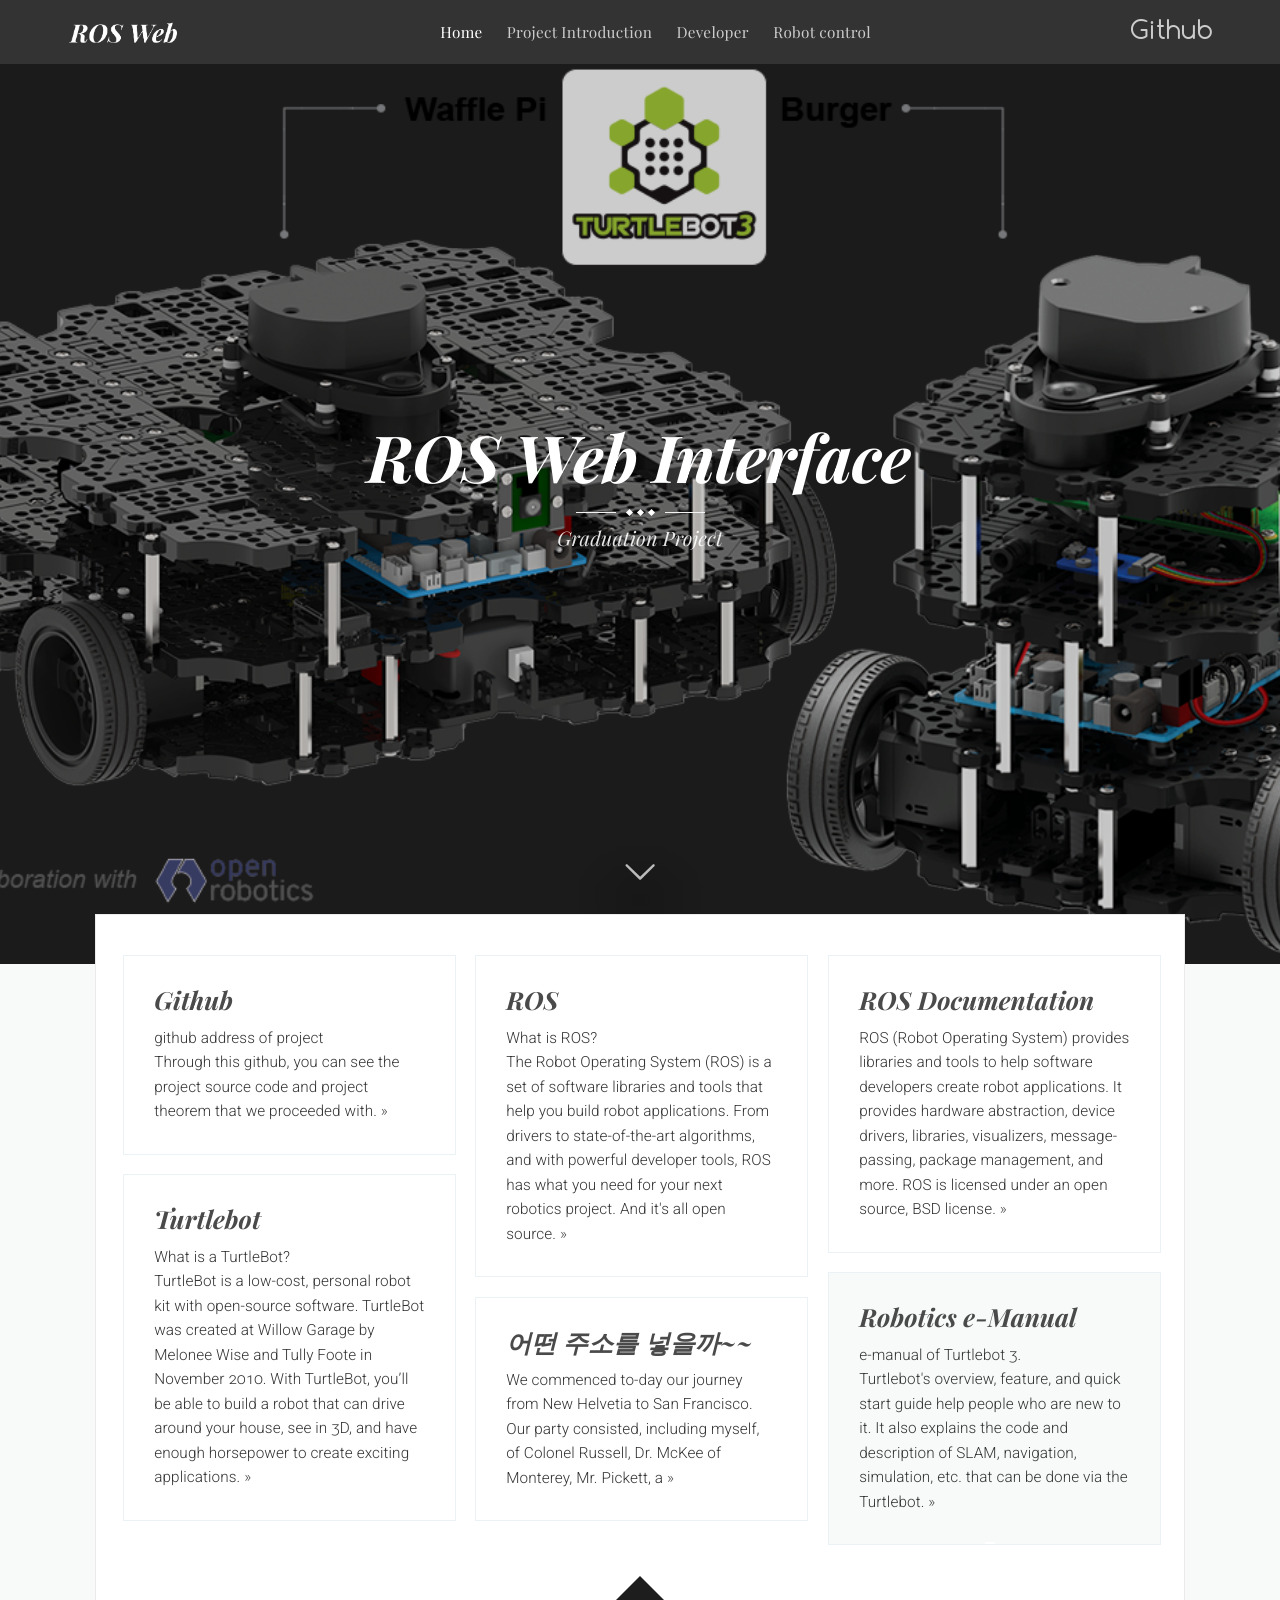
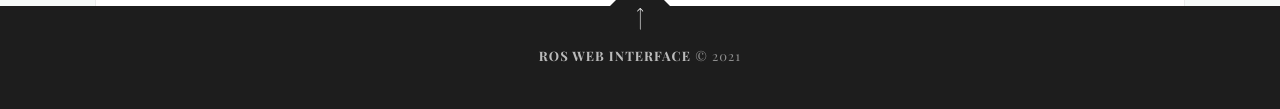
==== commit c3038b02: "Update class name" ====
--- a/Webpage source/index.html
+++ b/Webpage source/index.html
@@ -15,10 +15,10 @@
 	<nav class="main-nav overlay clearfix">
 	<a class="blog-logo" href="index.html"><img src="assets/img/page_logo.png" alt="Graduation Project"/></a>
 	<ul id="menu">
-		<li class="nav-home nav-current" role="presentation"><a href="index.html">Home</a></li>
-		<li class="nav-article-example" role="presentation"><a href="introduction.html">Project Introduction</a></li>
-		<li class="nav-about-us" role="presentation"><a href="developer.html">Developer</a></li>
-		<li class="nav-author-page" role="presentation"><a href="control.html">Robot control</a></li>
+		<li class="nav-current" role="presentation"><a href="index.html">Home</a></li>
+		<li role="presentation"><a href="introduction.html">Project Introduction</a></li>
+		<li role="presentation"><a href="developer.html">Developer</a></li>
+		<li role="presentation"><a href="control.html">Robot control</a></li>
 		<span class="socialheader">
 			<a href="https://github.com/IamYejin/Graduation-Project"><span class='symbol'>Github</span></a>
 		</span>
--- a/Webpage source/assets/css/screen.css
+++ b/Webpage source/assets/css/screen.css
@@ -486,15 +486,40 @@
 	border-top: 1px solid rgba(0,0,0,0.08);
 }
 .content_control {
-	width:85%;
+	width:90%;
+	height: 700px;
 	margin:0px auto;
 	background:#fff;
 	padding:40px 40px;
 	margin-top:-100px;
+	margin-bottom: 30px;
 	position:relative;
 	border-left:1px solid rgba(0,0,0,0.08);
 	border-right:1px solid rgba(0,0,0,0.08);
 	border-top: 1px solid rgba(0,0,0,0.08);
+}
+.main_content {
+	float: left;
+	height: auto;
+	width: 70%;
+}
+.side_content {
+	float: right;
+	height: 500px;
+	width: 30%;
+	background-color: #55acee;
+}
+.rviz {
+	height: 350px;
+	width: 90%;
+	margin: 0px 20px 20px 20px;
+	background-color: rgb(252, 190, 190);
+}
+.camera {
+	height: 350px;
+	width: 90%;
+	margin: 20px 20px;
+	background-color: rgb(221, 214, 247);
 }
 /* Big cover image on the home page */
 .main-header {
@@ -743,7 +768,6 @@
 	display:block;
 	float:left;
 	margin-top: 7px;
-	height: 54px;
 	background:none !important;
 	/* Makes sure there is never a background */
 	border:none !important;
@@ -1523,9 +1547,9 @@
 		height:100vh;
 		padding:0;
 	}
-  .main-header .inner {
-    margin-top: 0;
-}
+	.main-header .inner {
+		margin-top: 0;
+	}
 	.scroll-down,.home-template .main-header:after {
 		display:none;
 	}
@@ -1592,13 +1616,14 @@
 
 	.tag-head.main-header,.author-head.main-header, .post-head.main-header, .no-cover.post-head.main-header {
 		height:auto;
-    min-height: 40vh;
-	}
-  .post-template .content {
-    width: 80%;
-    max-width: 80%;
-    padding: 40px 20px;
-  }
+    	min-height: 40vh;
+	}
+	.post-template .content {
+	width: 80%;
+	max-width: 80%;
+	padding: 40px 20px;
+	}
+
 	.no-cover.author-head.main-header {
 		padding:0;
 	}
@@ -1818,6 +1843,44 @@
 	}
 	.read-next .post {
 		width: 100%;
+	}
+	.content_control {
+		width:90%;
+		height: 520px;
+		margin:0px auto;
+		background:#fff;
+		padding:40px 0px;
+		margin-top:-100px;
+		margin-bottom: 30px;
+		position:relative;
+		border-left:1px solid rgba(0,0,0,0.08);
+		border-right:1px solid rgba(0,0,0,0.08);
+		border-top: 1px solid rgba(0,0,0,0.08);
+	}
+	.main_content {
+		height: auto;
+		width: 100%;
+	}
+	.side_content {
+		height: 130px;
+		width: 100%;
+		background-color: #55acee;
+	}
+	.rviz {
+		height: 180px;
+		width: 90%;
+		margin-left: auto;
+		margin-right: auto;
+		margin-bottom: 10px;
+		background-color: rgb(252, 190, 190);
+	}
+	.camera {
+		height: 180px;
+		width: 90%;
+		margin-left: auto;
+		margin-right: auto;
+		margin-bottom: 10px;
+		background-color: rgb(221, 214, 247);
 	}
 }
 /* ========================================================================== 13. Animations ========================================================================== */
@@ -2073,10 +2136,13 @@
 	}
 }
 @media only screen and (max-width:500px) {
-	.content,.post-template .content,.content,.post-template .content {
+	.content, .post-template .content, .post-template .content_control, .content,.post-template .content {
 		margin-top:-30px;
 	}
 	.post-template .content {
+		padding:20px 0;
+	}
+	.post-template .content_control {
 		padding:20px 0;
 	}
 }
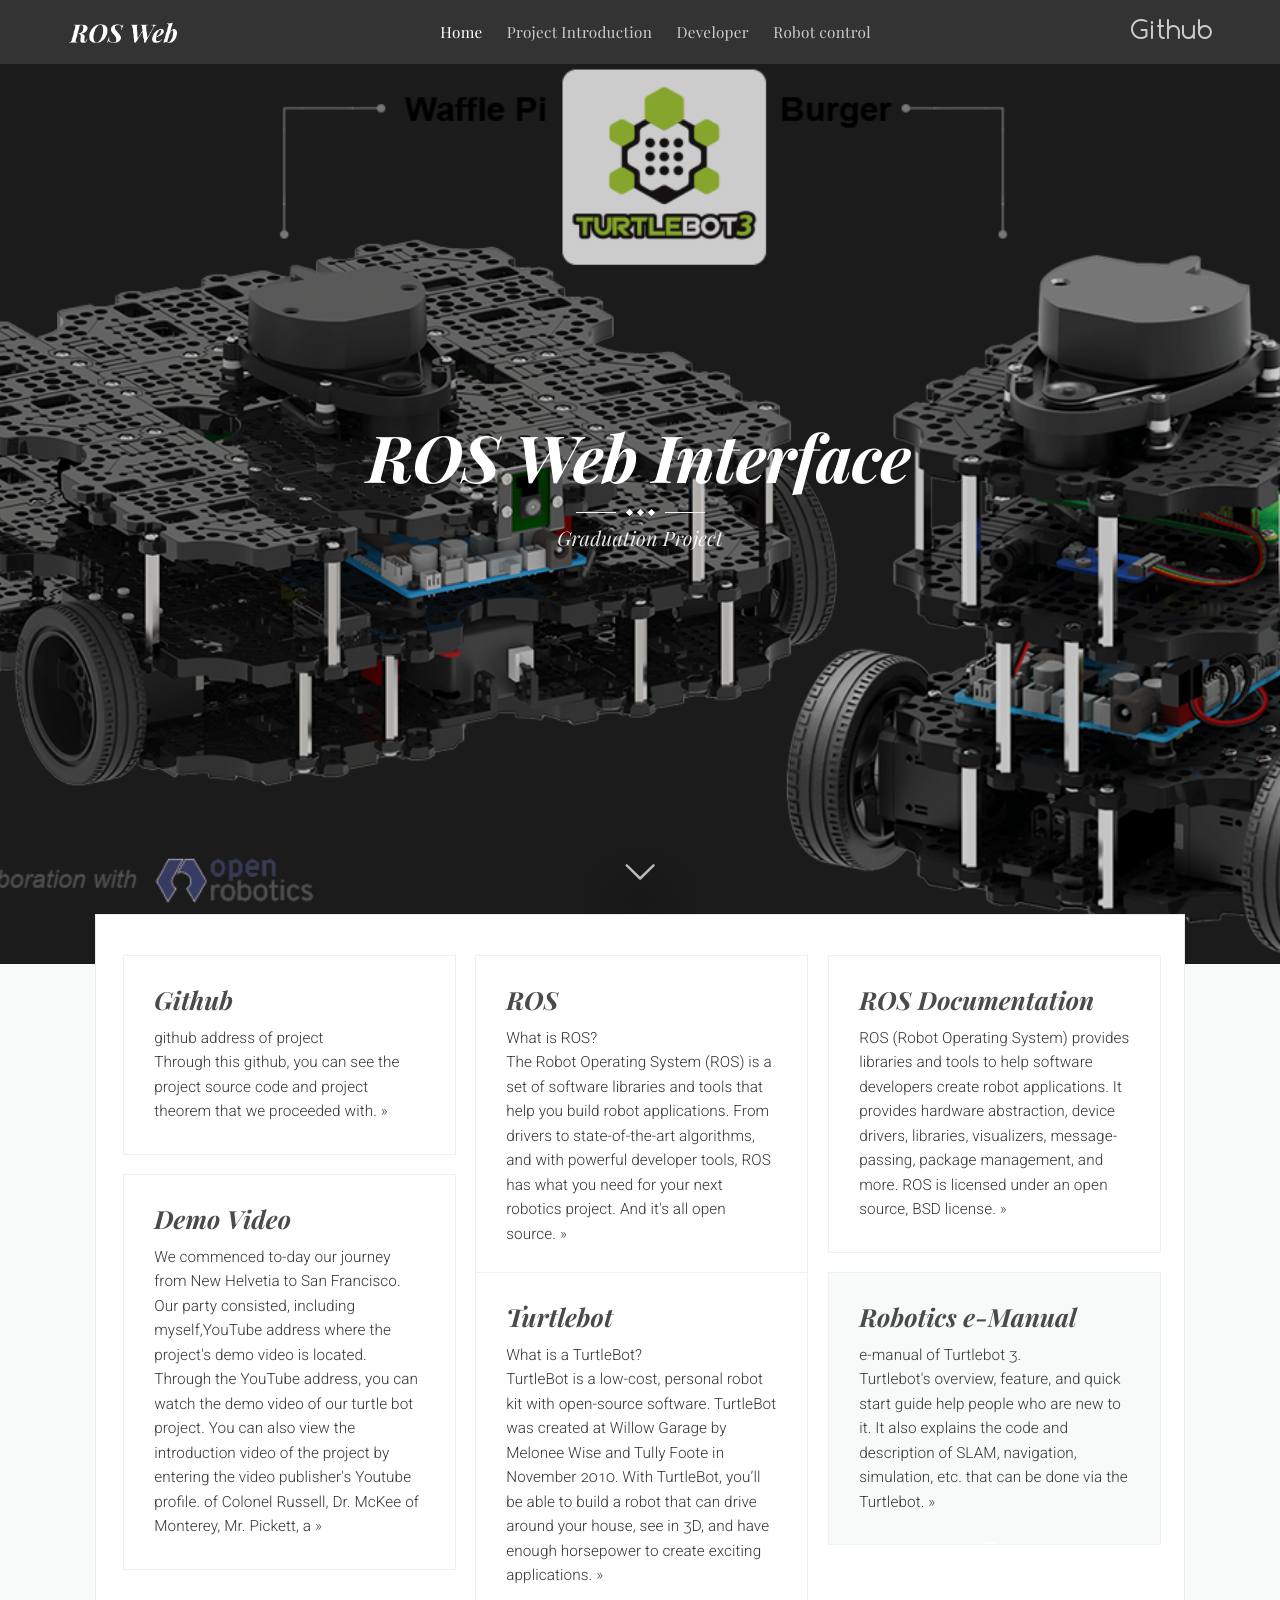
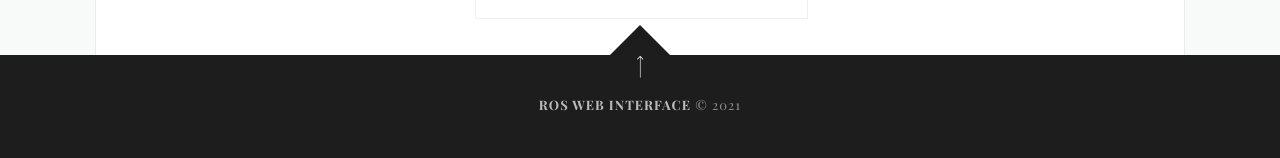
==== commit 2c6649a6: "Update web source" ====
--- a/Webpage source/index.html
+++ b/Webpage source/index.html
@@ -82,6 +82,20 @@
 				</article>
 			</div>
 			<div class="grid-item">
+				<article class="post">
+				<div class="wrapgriditem">
+					<header class="post-header">
+					<h2 class="post-title"><a href="article.html">Demo Video</a></h2>
+					</header>
+					<section class="post-excerpt">
+					<p>
+						We commenced to-day our journey from New Helvetia to San Francisco. Our party consisted, including myself,YouTube address where the project's demo video is located.<br>Through the YouTube address, you can watch the demo video of our turtle bot project. You can also view the introduction video of the project by entering the video publisher's Youtube profile. of Colonel Russell, Dr. McKee of Monterey, Mr. Pickett, a <a class="read-more" href="/what-we-saw-in-california/">&raquo;</a>
+					</p>
+					</section>
+				</div>
+				</article>
+			</div>
+			<div class="grid-item">
 				<article class="post tag-romance">
 				<div class="wrapgriditem">
 					<header class="post-header">
@@ -109,20 +123,6 @@
 				</div>
 				</article>
 			</div>
-			<div class="grid-item">
-				<article class="post">
-				<div class="wrapgriditem">
-					<header class="post-header">
-					<h2 class="post-title"><a href="article.html">어떤 주소를 넣을까~~</a></h2>
-					</header>
-					<section class="post-excerpt">
-					<p>
-						We commenced to-day our journey from New Helvetia to San Francisco. Our party consisted, including myself, of Colonel Russell, Dr. McKee of Monterey, Mr. Pickett, a <a class="read-more" href="/what-we-saw-in-california/">&raquo;</a>
-					</p>
-					</section>
-				</div>
-				</article>
-			</div>
 		</div>
 		</nav>
 	</div>
--- a/Webpage source/assets/css/screen.css
+++ b/Webpage source/assets/css/screen.css
@@ -492,7 +492,6 @@
 	background:#fff;
 	padding:40px 40px;
 	margin-top:-100px;
-	margin-bottom: 30px;
 	position:relative;
 	border-left:1px solid rgba(0,0,0,0.08);
 	border-right:1px solid rgba(0,0,0,0.08);
@@ -503,23 +502,34 @@
 	height: auto;
 	width: 70%;
 }
+.main_content h2 {
+	font-style:italic;
+	margin-left: 20px;
+}
 .side_content {
 	float: right;
-	height: 500px;
 	width: 30%;
-	background-color: #55acee;
-}
-.rviz {
-	height: 350px;
+	background-color: #e8f0f7;
+}
+.rviz_div {
 	width: 90%;
 	margin: 0px 20px 20px 20px;
 	background-color: rgb(252, 190, 190);
 }
+.rviz {
+	position: relative;
+	padding-top: 56.25%;
+	overflow: hidden;
+}
+.camera_div {
+	width: 90%;
+	margin: 20px auto;
+	background-color: rgb(221, 214, 247);
+}
 .camera {
-	height: 350px;
-	width: 90%;
-	margin: 20px 20px;
-	background-color: rgb(221, 214, 247);
+	position: relative;
+	padding-top: 56.25%;
+	overflow: hidden;
 }
 /* Big cover image on the home page */
 .main-header {
@@ -1437,7 +1447,7 @@
 	min-width: 25px;
 }
 /* Pastebin */
-.content .embedPastebin {
+.content .embedPastebin, .content_control .embedPastebin {
 	margin-bottom: 1.75em;
 }
 /* ========================================================================== 9. Pagination - Tools to let you flick between pages ========================================================================== */
@@ -1846,12 +1856,10 @@
 	}
 	.content_control {
 		width:90%;
-		height: 520px;
 		margin:0px auto;
 		background:#fff;
 		padding:40px 0px;
 		margin-top:-100px;
-		margin-bottom: 30px;
 		position:relative;
 		border-left:1px solid rgba(0,0,0,0.08);
 		border-right:1px solid rgba(0,0,0,0.08);
@@ -1862,25 +1870,27 @@
 		width: 100%;
 	}
 	.side_content {
-		height: 130px;
 		width: 100%;
-		background-color: #55acee;
+		background-color: #e8f0f7;
+	}
+	.rviz_div {
+		margin: 10px auto;
+		background-color: rgb(252, 190, 190);
 	}
 	.rviz {
-		height: 180px;
+		position: relative;
+		padding-top: 56.25%;
+		overflow: hidden;
+	}
+	.camera_div {
 		width: 90%;
-		margin-left: auto;
-		margin-right: auto;
-		margin-bottom: 10px;
-		background-color: rgb(252, 190, 190);
+		margin: 20px auto;
+		background-color: rgb(221, 214, 247);
 	}
 	.camera {
-		height: 180px;
-		width: 90%;
-		margin-left: auto;
-		margin-right: auto;
-		margin-bottom: 10px;
-		background-color: rgb(221, 214, 247);
+		position: relative;
+		padding-top: 56.25%;
+		overflow: hidden;
 	}
 }
 /* ========================================================================== 13. Animations ========================================================================== */
@@ -2342,4 +2352,38 @@
 	line-height:30px;
 	padding:7px 12px;
 	height: 44px;
+}
+.move_btn {
+	background-color: transparent;
+	border: none;
+}
+.align_center {
+	margin: 0px auto;
+}
+.align_center2 {
+	width: 100%;
+	margin: 0px auto;
+	background-color: tomato;
+}
+.btn_container {
+	width: 70%;
+	margin: 0px auto;
+}
+.stop_btn, .right_btn {
+	float: left;
+	width: 20%;
+}
+.left_btn {
+	float: left;
+	width: 20%;
+	margin-left: 20%;
+}
+.side_content h2 {
+	margin-left: 20px;
+	margin-top: 20px;
+}
+.explanation_content {
+	margin: 30px auto;
+	width: 85%;
+
 }
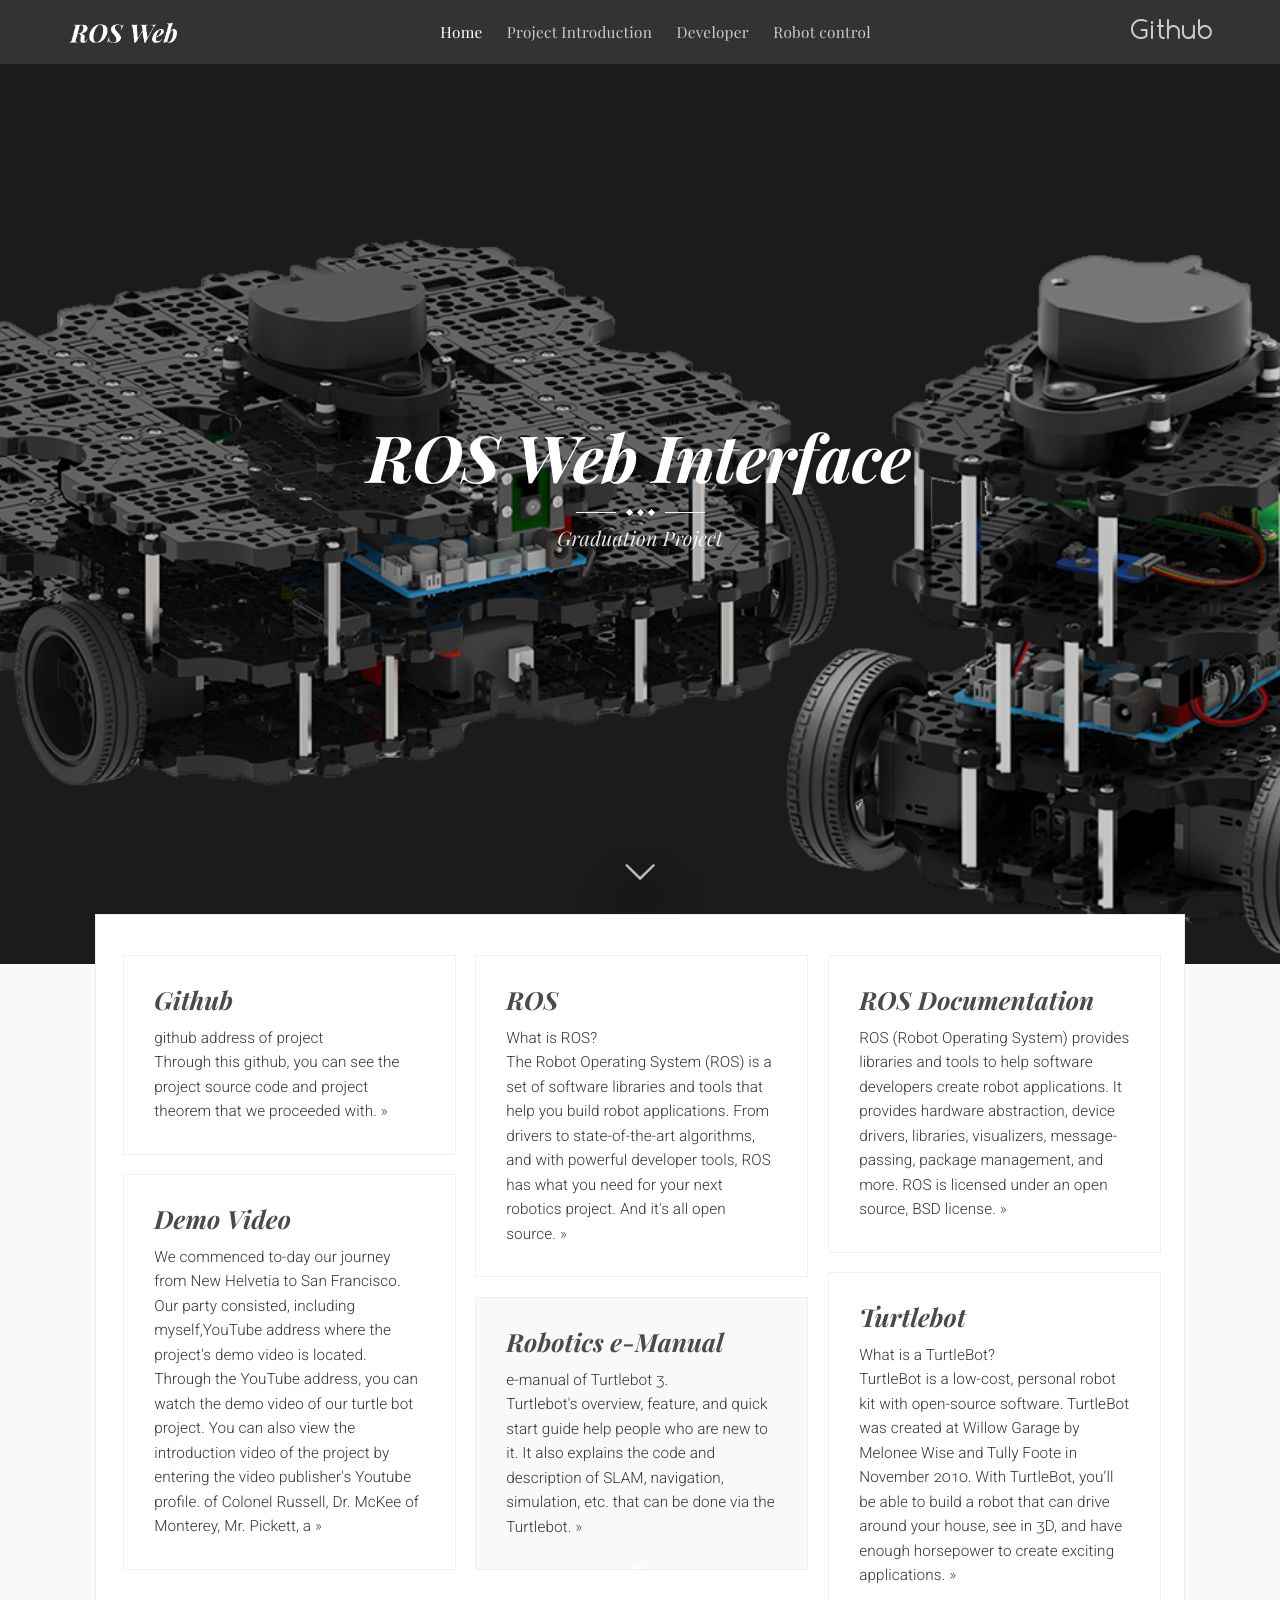
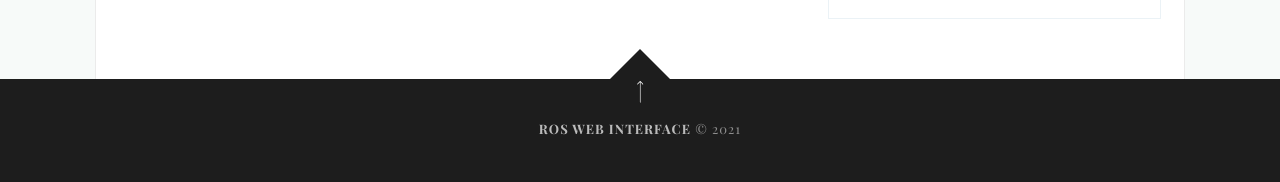
==== commit 08b066a1: "Relocation files" ====
--- a/Webpage source/index.html
+++ b/Webpage source/index.html
@@ -7,24 +7,24 @@
 <meta name="description" content="Thoughts, reviews and ideas since 1999."/>
 <meta name="viewport" content="width=device-width, initial-scale=1.0"/>
 <link rel="shortcut icon" href="#">
-<link rel="stylesheet" type="text/css" href="assets/css/screen.css"/>
+<link rel="stylesheet" type="text/css" href="other/assets/css/screen.css"/>
 <link rel="stylesheet" type="text/css" href="https://fonts.googleapis.com/css?family=Roboto:400,300italic,300,400italic,700,700italic|Playfair+Display:400,700,400italic,700italic"/>
 </head>
 <body class="home-template">
 <div class="site-wrapper">
 	<nav class="main-nav overlay clearfix">
-	<a class="blog-logo" href="index.html"><img src="assets/img/page_logo.png" alt="Graduation Project"/></a>
+	<a class="blog-logo" href="index.html"><img src="other/assets/img/page_logo.png" alt="Graduation Project"/></a>
 	<ul id="menu">
 		<li class="nav-current" role="presentation"><a href="index.html">Home</a></li>
-		<li role="presentation"><a href="introduction.html">Project Introduction</a></li>
-		<li role="presentation"><a href="developer.html">Developer</a></li>
-		<li role="presentation"><a href="control.html">Robot control</a></li>
+		<li role="presentation"><a href="other/introduction.html">Project Introduction</a></li>
+		<li role="presentation"><a href="other/developer.html">Developer</a></li>
+		<li role="presentation"><a href="other/control.html">Robot control</a></li>
 		<span class="socialheader">
 			<a href="https://github.com/IamYejin/Graduation-Project"><span class='symbol'>Github</span></a>
 		</span>
 	</ul>
 	</nav>
-	<header class="main-header " style="background-image: url(assets/img/turtlebot_img.png)">
+	<header class="main-header " style="background-image: url(other/assets/img/turtlebot_img.png)">
 	<div class="vertical">
 		<div class="main-header-content inner">
 			<h1 class="page-title">ROS Web Interface</h1>
@@ -135,8 +135,8 @@
 	</footer>
 </div>
 <script type="text/javascript" src="https://code.jquery.com/jquery-1.11.3.min.js"></script>
-<script type="text/javascript" src="assets/js/masonry.min.js"></script>
-<script type="text/javascript" src="assets/js/jquery.fitvids.js"></script>
-<script type="text/javascript" src="assets/js/index.js"></script>
+<script type="text/javascript" src="other/assets/js/masonry.min.js"></script>
+<script type="text/javascript" src="other/assets/js/jquery.fitvids.js"></script>
+<script type="text/javascript" src="other/assets/js/index.js"></script>
 </body>
 </html>
--- a/Webpage source/other/assets/css/screen.css
+++ b/Webpage source/other/assets/css/screen.css
@@ -0,0 +1,2450 @@
+/* 
+Nectaria - FREE HTML TEMPLATE BY WOWTHEMES.NET
+Version: 1.0.0
+Download Link: https://www.wowthemes.net/marketplace/category/free/
+*/
+body {
+	font-family:Roboto;
+	overflow-x:hidden;
+}
+article,aside,details,figcaption,figure,footer,header,hgroup,main,nav,section,summary {
+	display:block;
+}
+audio,canvas,video {
+	display:inline-block;
+}
+audio:not([controls]) {
+	display:none;
+	height:0;
+}
+[hidden],template {
+	display:none;
+}
+html {
+	font-family:sans-serif;
+	-ms-text-size-adjust:100%;
+	-webkit-text-size-adjust:100%;
+}
+body {
+	margin:0;
+}
+a {
+	background:transparent;
+}
+a:focus {
+	outline:0;
+}
+a:active,a:hover {
+	outline:0;
+}
+h1 {
+	font-size:2em;
+	margin:0.67em 0;
+}
+abbr[title] {
+	border-bottom:1px dotted;
+}
+b,strong {
+	font-weight:700;
+}
+dfn {
+	font-style:italic;
+}
+hr {
+	-moz-box-sizing:content-box;
+	box-sizing:content-box;
+	height:0;
+}
+mark {
+	background:#FF0;
+	color:#000;
+}
+code,kbd,pre,samp {
+	font-family:monospace,serif;
+	font-size:1em;
+}
+pre {
+	white-space:pre-wrap;
+}
+q {
+	quotes:"\201C" "\201D" "\2018" "\2019";
+}
+small {
+	font-size:80%;
+}
+sub,sup {
+	font-size:75%;
+	line-height:0;
+	position:relative;
+	vertical-align:baseline;
+}
+sup {
+	top:-0.5em;
+}
+sub {
+	bottom:-0.25em;
+}
+img {
+	border:0;
+	max-width:100%;
+}
+svg:not(:root) {
+	overflow:hidden;
+}
+figure {
+	margin:0;
+}
+fieldset {
+	border:1px solid #c0c0c0;
+	margin:0 2px;
+	padding:0.35em 0.625em 0.75em;
+}
+legend {
+	border:0;
+	padding:0;
+}
+button,input,select,textarea {
+	font-family:inherit;
+	font-size:100%;
+	margin:0;
+}
+button,input {
+	line-height:normal;
+}
+button,select {
+	text-transform:none;
+}
+button,html input[type="button"],input[type="reset"],input[type="submit"] {
+	-webkit-appearance:button;
+	cursor:pointer;
+}
+button[disabled],html input[disabled] {
+	cursor:default;
+}
+input[type="checkbox"],input[type="radio"] {
+	box-sizing:border-box;
+	padding:0;
+}
+input[type="search"] {
+	-webkit-appearance:textfield;
+	-moz-box-sizing:content-box;
+	-webkit-box-sizing:content-box;
+	box-sizing:content-box;
+}
+input[type="search"]::-webkit-search-cancel-button,input[type="search"]::-webkit-search-decoration {
+	-webkit-appearance:none;
+}
+button::-moz-focus-inner,input::-moz-focus-inner {
+	border:0;
+	padding:0;
+}
+textarea {
+	overflow:auto;
+	vertical-align:top;
+}
+table {
+	border-collapse:collapse;
+	border-spacing: 0;
+}
+/* ========================================================================== 1. Icons - Sets up the icon font and respective classes ========================================================================== */
+/* Import the font file with the icons in it */
+@font-face {
+	font-family:"casper-icons";
+	src:url("../fonts/casper-icons.eot?v=1");
+	src:url("../fonts/casper-icons.eot?v=1#iefix") format("embedded-opentype"),url("../fonts/casper-icons.woff?v=1") format("woff"),url("../fonts/casper-icons.ttf?v=1") format("truetype"),url("../fonts/casper-icons.svg?v=1#icons") format("svg");
+	font-weight:normal;
+	font-style: normal;
+}
+/* Apply these base styles to all icons */
+[class^="icon-"]:before,[class*=" icon-"]:before {
+	font-family:"casper-icons","Open Sans",sans-serif;
+	speak:none;
+	font-style:normal;
+	font-weight:normal;
+	font-variant:normal;
+	text-transform:none;
+	line-height:1;
+	text-decoration:none !important;
+	-webkit-font-smoothing:antialiased;
+	-moz-osx-font-smoothing: grayscale;
+}
+/* Each icon is created by inserting the correct character into the content of the:before pseudo element. Like a boss. */
+.icon-ghost:before {
+	content:"\f600";
+}
+.icon-feed:before {
+	content:"\f601";
+}
+.icon-twitter:before {
+	content:"\f602";
+	font-size:1.1em;
+}
+.icon-google-plus:before {
+	content:"\f603";
+}
+.icon-facebook:before {
+	content:"\f604";
+}
+.icon-arrow-left:before {
+	content:"\f605";
+}
+.icon-stats:before {
+	content:"\f606";
+}
+.icon-location:before {
+	content:"\f607";
+	margin-left:-3px;
+	/* Tracking fix */
+}
+.icon-link:before {
+	content:"\f608";
+}
+.icon-menu:before {
+	content: "\f609";
+}
+/* IMPORTANT:When making any changes to the icon font,be sure to increment the version number by 1 in the @font-face rule. `?v=1` becomes `?v=2` This forces browsers to download the new font file.*/
+/* ========================================================================== 2. General - Setting up some base styles ========================================================================== */
+html {
+	height:100%;
+	max-height:100%;
+	font-size:62.5%;
+	-webkit-tap-highlight-color:rgba(0,0,0,0);
+}
+body {
+	height:100%;
+	max-height:100%;
+	letter-spacing:0.01rem;
+	font-size:1.7rem;
+	line-height:1.75em;
+	color:#333;
+	-webkit-font-feature-settings:'kern' 1;
+	-moz-font-feature-settings:'kern' 1;
+	-o-font-feature-settings:'kern' 1;
+	text-rendering:geometricPrecision;
+	font-weight:300;
+}
+::-moz-selection {
+	background:#D6EDFF;
+}
+::selection {
+	background:#D6EDFF;
+}
+h1,h2,h3,h4,h5,h6 {
+	-webkit-font-feature-settings:'dlig' 1,'liga' 1,'lnum' 1,'kern' 1;
+	-moz-font-feature-settings:'dlig' 1,'liga' 1,'lnum' 1,'kern' 1;
+	-o-font-feature-settings:'dlig' 1,'liga' 1,'lnum' 1,'kern' 1;
+	color:#2E2E2E;
+	line-height:1.15em;
+	margin:0 0 0.4em 0;
+	font-family:"Playfair Display";
+	text-rendering:geometricPrecision;
+}
+h1 {
+	font-size:5rem;
+	letter-spacing:-2px;
+	text-indent:-3px;
+}
+h2 {
+	font-size:3.6rem;
+}
+h3 {
+	font-size:3rem;
+}
+h4 {
+	font-size:2.5rem;
+}
+h5 {
+	font-size:2rem;
+}
+h6 {
+	font-size:2rem;
+}
+a {
+	color:#4A4A4A;
+	transition:color 0.3s ease;
+}
+a:hover {
+	color:#111;
+}
+p,ul,ol,dl {
+	-webkit-font-feature-settings:'liga' 1,'onum' 1,'kern' 1;
+	-moz-font-feature-settings:'liga' 1,'onum' 1,'kern' 1;
+	-o-font-feature-settings:'liga' 1,'onum' 1,'kern' 1;
+	margin:0 0 1.75em 0;
+	text-rendering:geometricPrecision;
+}
+ol,ul {
+	padding-left:3rem;
+}
+ol ol,ul ul,ul ol,ol ul {
+	margin:0 0 0.4em 0;
+	padding-left:2em;
+}
+dl dt {
+	float:left;
+	width:180px;
+	overflow:hidden;
+	clear:left;
+	text-align:right;
+	text-overflow:ellipsis;
+	white-space:nowrap;
+	font-weight:700;
+	margin-bottom:1em;
+}
+dl dd {
+	margin-left:200px;
+	margin-bottom:1em
+}
+li {
+	margin:0.4em 0;
+}
+li li {
+	margin:0;
+}
+hr {
+	display:block;
+	height:1px;
+	border:0;
+	border-top:#EFEFEF 1px solid;
+	margin:3.2em 0;
+	padding:0;
+}
+blockquote {
+	-moz-box-sizing:border-box;
+	box-sizing:border-box;
+	margin:1.75em 0 1.75em -2.2em;
+	padding:0 0 0 1.75em;
+	border-left:#4A4A4A 0.4em solid;
+}
+blockquote p {
+	margin:0.8em 0;
+	font-style:italic;
+}
+blockquote small {
+	display:inline-block;
+	margin:0.8em 0 0.8em 1.5em;
+	font-size:0.9em;
+	color:#CCC;
+}
+blockquote small:before {
+	content:"\2014 \00A0";
+}
+blockquote cite {
+	font-weight:700;
+}
+blockquote cite a {
+	font-weight:normal;
+}
+mark {
+	background-color:#fdffb6;
+}
+code,tt {
+	padding:1px 3px;
+	font-family:Inconsolata,monospace,sans-serif;
+	font-size:0.85em;
+	white-space:pre-wrap;
+	border:#E3EDF3 1px solid;
+	background:#F7FAFB;
+	border-radius:2px;
+}
+pre {
+	-moz-box-sizing:border-box;
+	box-sizing:border-box;
+	margin:0 0 1.75em 0;
+	border:#E3EDF3 1px solid;
+	width:100%;
+	padding:10px;
+	font-family:Inconsolata,monospace,sans-serif;
+	font-size:0.9em;
+	white-space:pre;
+	overflow:auto;
+	background:#F7FAFB;
+	border-radius:3px;
+}
+pre code,pre tt {
+	font-size:inherit;
+	white-space:pre-wrap;
+	background:transparent;
+	border:none;
+	padding:0;
+}
+kbd {
+	display:inline-block;
+	margin-bottom:0.4em;
+	padding:1px 8px;
+	border:#CCC 1px solid;
+	color:#666;
+	text-shadow:#FFF 0 1px 0;
+	font-size:0.9em;
+	font-weight:700;
+	background:#F4F4F4;
+	border-radius:4px;
+	box-shadow:0 1px 0 rgba(0,0,0,0.2),0 1px 0 0 #fff inset;
+}
+table {
+	-moz-box-sizing:border-box;
+	box-sizing:border-box;
+	margin:1.75em 0;
+	width:100%;
+	max-width:100%;
+	background-color:transparent;
+}
+table th,table td {
+	padding:8px;
+	line-height:20px;
+	text-align:left;
+	vertical-align:top;
+	border-top:#EFEFEF 1px solid;
+}
+table th {
+	color:#000;
+}
+table caption+thead tr:first-child th,table caption+thead tr:first-child td,table colgroup+thead tr:first-child th,table colgroup+thead tr:first-child td,table thead:first-child tr:first-child th,table thead:first-child tr:first-child td {
+	border-top:0;
+}
+table tbody+tbody {
+	border-top:#EFEFEF 2px solid;
+}
+table table table {
+	background-color:#FFF;
+}
+table tbody>tr:nth-child(odd)>td,table tbody>tr:nth-child(odd)>th {
+	background-color:#F6F6F6;
+}
+table.plain tbody>tr:nth-child(odd)>td,table.plain tbody>tr:nth-child(odd)>th {
+	background:transparent;
+}
+iframe,.fluid-width-video-wrapper {
+	display:block;
+	margin: 1.75em 0;
+}
+/* When a video is inside the fitvids wrapper,drop themargin on the iframe,cause it breaks stuff. */
+.fluid-width-video-wrapper iframe {
+	margin: 0;
+}
+/* ========================================================================== 3. Utilities - These things get used a lot ========================================================================== */
+/* Clears shit */
+.clearfix:before,.clearfix:after {
+	content:" ";
+	display:table;
+}
+.clearfix:after {
+	clear:both;
+}
+.clearfix {
+	zoom: 1;
+}
+/* Hides shit */
+.hidden {
+	text-indent:-9999px;
+	visibility:hidden;
+	display: none;
+}
+/* Creates a responsive wrapper that makes our content scale nicely */
+.inner {
+	position:relative;
+	width:80%;
+	max-width:710px;
+	margin: 0 auto;
+}
+/* Centres vertically yo. (IE8+) */
+.vertical {
+	display:table-cell;
+	vertical-align:middle;
+	 background: rgba(0,0,0,0.2);
+}
+/* Wraps the main content & footer */
+.site-wrapper {
+	position:relative;
+	z-index:10;
+	min-height:100%;
+	background:#fff;
+	-webkit-transition:-webkit-transform 0.5s ease;
+	transition:transform 0.5s ease;
+	margin-top:64px;
+}
+.home-template .site-wrapper {
+}
+body.nav-opened .site-wrapper {
+	overflow-x:hidden;
+	-webkit-transform:translate3D(-240px,0,0);
+	-ms-transform:translate3D(-240px,0,0);
+	transform:translate3D(-240px,0,0);
+	-webkit-transition:-webkit-transform 0.3s ease;
+	transition: transform 0.3s ease;
+}
+/* ========================================================================== 4. General - The main styles for the the theme ========================================================================== */
+.content {
+	width:85%;
+	margin:0px auto;
+	background:#fff;
+	padding:40px 0px;
+	margin-top:-100px;
+	position:relative;
+	border-left:1px solid rgba(0,0,0,0.08);
+	border-right:1px solid rgba(0,0,0,0.08);
+	border-top: 1px solid rgba(0,0,0,0.08);
+}
+.content_control {
+	width:90%;
+	margin:0px auto;
+	background:#fff;
+	padding:40px 40px;
+	margin-top:-100px;
+	position:relative;
+	border-left:1px solid rgba(0,0,0,0.08);
+	border-right:1px solid rgba(0,0,0,0.08);
+	border-top: 1px solid rgba(0,0,0,0.08);
+}
+.main_content {
+	display: inline-block;
+	height: auto;
+	width: 68%;
+}
+.main_content h2 {
+	font-style:italic;
+	margin-left: 20px;
+	color: #333;
+}
+.side_content {
+	display: inline-block;
+	width: 30%;
+	background-color: #e0e0e0a4;
+}
+.rviz_div {
+	width: 90%;
+	margin: 0px 20px 20px 20px;
+}
+.rviz {
+	position: relative;
+	padding-top: 56.25%;
+	overflow: hidden;
+}
+.camera_div {
+	width: 90%;
+	margin: 20px auto;
+	background-color: rgb(0, 0, 0);
+}
+.camera {
+	position: relative;
+	padding-top: 56.25%;
+	overflow: hidden;
+}
+/* Big cover image on the home page */
+.main-header {
+	position:relative;
+	display:table;
+	width:100%;
+	height:100vh;
+	margin-bottom:5rem;
+	text-align:center;
+	background:#222 no-repeat center center;
+	background-image:url(../img/default.jpg);
+	background-size:cover;
+	overflow:hidden;
+}
+.main-header .inner {
+	width:80%;
+	margin-top:-64px;
+}
+.main-header-content.inner h1,.main-header-content.inner .post-meta,.main-header-content.inner .post-meta a {
+	color:#fff;
+}
+.main-nav {
+	position:relative;
+	padding:5px 5%;
+	margin:0 0 0px 0;
+}
+.main-nav a {
+	text-decoration:none;
+	font-size:0.9em;
+	letter-spacing:0.3px;
+	font-weight:400;
+	color:#ccc;
+	font-family:Playfair Display;
+}
+.main-nav .nav-current a {
+	color:#fff;
+}
+.main-nav a:hover {
+	color: #fff;
+}
+/* Navigation */
+body.nav-opened .nav-cover {
+	position:fixed;
+	top:0;
+	left:0;
+	right:240px;
+	bottom:0;
+	z-index:200;
+}
+.nav {
+	position:fixed;
+	top:0;
+	right:0;
+	bottom:0;
+	z-index:5;
+	width:240px;
+	opacity:0;
+	background:#111;
+	margin-bottom:0;
+	text-align:left;
+	overflow-y:auto;
+	-webkit-transition:-webkit-transform 0.5s ease,opacity 0.3s ease 0.7s;
+	transition:transform 0.5s ease,opacity 0.3s ease 0.7s;
+}
+body.nav-closed .nav {
+	-webkit-transform:translate3D(97px,0,0);
+	-ms-transform:translate3D(97px,0,0);
+	transform:translate3D(97px,0,0);
+}
+body.nav-opened .nav {
+	opacity:1;
+	-webkit-transition:-webkit-transform 0.3s ease,opacity 0s ease 0s;
+	transition:transform 0.3s ease,opacity 0s ease 0s;
+	-webkit-transform:translate3D(0,0,0);
+	-ms-transform:translate3D(0,0,0);
+	transform:translate3D(0,0,0);
+}
+.nav-title {
+	position:absolute;
+	top:45px;
+	left:30px;
+	font-size:16px;
+	font-weight:100;
+	text-transform:uppercase;
+	color:#fff;
+}
+.nav-close {
+	position:absolute;
+	top:38px;
+	right:25px;
+	width:20px;
+	height:20px;
+	padding:0;
+	font-size:10px;
+}
+.nav-close:focus {
+	outline:0;
+}
+.nav-close:before,.nav-close:after {
+	content:'';
+	position:absolute;
+	top:0;
+	width:20px;
+	height:1px;
+	background:rgb(150,150,150);
+	top:15px;
+	-webkit-transition:background 0.15s ease;
+	transition:background 0.15s ease;
+}
+.nav-close:before {
+	-webkit-transform:rotate(45deg);
+	-ms-transform:rotate(45deg);
+	transform:rotate(45deg);
+}
+.nav-close:after {
+	-webkit-transform:rotate(-45deg);
+	-ms-transform:rotate(-45deg);
+	transform:rotate(-45deg);
+}
+.nav-close:hover:before,.nav-close:hover:after {
+	background:rgb(255,255,255);
+}
+.nav ul {
+	padding:90px 9% 5%;
+	list-style:none;
+	counter-reset:item;
+}
+.nav li:before {
+	display:block;
+	float:right;
+	padding-right:4%;
+	padding-left:5px;
+	text-align:right;
+	font-size:1.2rem;
+	vertical-align:bottom;
+	color:#B8B8B8;
+	content:counter(item,lower-roman);
+	counter-increment:item;
+}
+.nav li {
+	margin:0;
+}
+.nav li a {
+	text-decoration:none;
+	line-height:1.4;
+	font-size:1.4rem;
+	display:block;
+	padding:0.6rem 4%;
+	overflow:hidden;
+	white-space:nowrap;
+	text-overflow:ellipsis;
+}
+.nav li a:after {
+	display:inline-block;
+	content:" .......................................................";
+	color:rgba(255,255,255,0.2);
+	margin-left:5px;
+}
+.nav .nav-current:before {
+	color:#fff;
+}
+.nav .nav-current a:after {
+	content:" ";
+	border-bottom:rgba(255,255,255,0.5) 1px solid;
+	width:100%;
+	height:1px;
+}
+.nav a:link,.nav a:visited {
+	color:#B8B8B8;
+}
+.nav li.nav-current a,.nav a:hover,.nav a:active,.nav a:focus {
+	color: #fff;
+}
+.subscribe-button {
+	-webkit-box-sizing:border-box;
+	-moz-box-sizing:border-box;
+	box-sizing:border-box;
+	display:none;
+	position:absolute;
+	bottom:30px;
+	left:30px;
+	right:30px;
+	height:38px;
+	padding:0 20px;
+	color:#111 !important;
+	/* Overides `.nav a:link,.nav a:visited` colour */
+	text-align:center;
+	font-size:12px;
+	font-family:"Open Sans",sans-serif;
+	text-transform:uppercase;
+	text-decoration:none;
+	line-height:35px;
+	border-radius:3px;
+	background:#fff;
+	transition:all ease 0.3s;
+}
+.subscribe-button:before {
+	font-size:9px;
+	margin-right: 6px;
+}
+/* Create a bouncing scroll-down arrow on homepage with cover image */
+.scroll-down {
+	display:block;
+	position:absolute;
+	z-index:100;
+	bottom:75px;
+	left:50%;
+	margin-left:-16px;
+	width:34px;
+	height:34px;
+	font-size:34px;
+	text-align:center;
+	text-decoration:none;
+	color:rgba(255,255,255,0.7);
+	-webkit-transform:rotate(-90deg);
+	-ms-transform:rotate(-90deg);
+	transform:rotate(-90deg);
+	-webkit-animation:bounce 4s 2s infinite;
+	animation: bounce 4s 2s infinite;
+}
+/* Stop it bouncing and increase contrast when hovered */
+.scroll-down:hover {
+	color:#fff;
+	-webkit-animation:none;
+	animation: none;
+}
+/* Put a semi-opaque radial gradient behind the icon to make it more visible on photos which happen to have a light background. */
+.home-template .main-header:after {
+	display:block;
+	content:" ";
+	width:150px;
+	height:130px;
+	border-radius:100%;
+	position:absolute;
+	bottom:0;
+	left:50%;
+	margin-left:-75px;
+	background: radial-gradient(ellipse at center,rgba(0,0,0,0.15) 0%,rgba(0,0,0,0) 70%,rgba(0,0,0,0) 100%);
+}
+/* Hide when there's no cover image or on page2+*/
+.no-cover .scroll-down,.no-cover.main-header:after,.archive-template .scroll-down,.archive-template .main-header:after {
+	display: none
+}
+/* Appears in the top left corner of your home page */
+.blog-logo {
+	display:block;
+	float:left;
+	margin-top: 7px;
+	background:none !important;
+	/* Makes sure there is never a background */
+	border:none !important;
+	/* Makes sure there is never a border */
+}
+.blog-logo img {
+	-webkit-box-sizing:border-box;
+	-moz-box-sizing:border-box;
+	box-sizing:border-box;
+	display:block;
+	height:40px;
+	padding:0;
+	width:auto;
+	opacity:1;
+	transition:all 0.4s;
+}
+.blog-logo img:hover {
+	opacity:1.0;
+	transition:all 0.4s;
+}
+.menu-button {
+	-webkit-box-sizing:border-box;
+	-moz-box-sizing:border-box;
+	box-sizing:border-box;
+	display:inline-block;
+	float:right;
+	padding:0;
+	opacity:1;
+	text-align:center;
+	font-size:12px;
+	text-transform:uppercase;
+	white-space:nowrap;
+	transition:all 0.5s ease;
+}
+.menu-button:before {
+	font-size:24px;
+	font-weight:300;
+	position:relative;
+	top:14px;
+}
+.menu-button:hover {
+	background:#fff;
+}
+.menu-button:focus {
+	outline: 0;
+}
+/* When the navigation is closed */
+.nav-closed .menu-button {
+	color:#333;
+	border-color:rgba(255,255,255,0.6);
+}
+.nav-closed .menu-button:hover {
+	color: #222;
+}
+/* When the navigation is closed and there is no cover image */
+.nav-closed .no-cover .menu-button {
+	border-color:#BFC8CD;
+	color:#9EABB3;
+}
+.nav-closed .no-cover .menu-button:hover {
+	border-color:#555;
+	color: #555;
+}
+/* When the navigation is opened */
+.nav-opened .menu-button {
+	padding:0 12px;
+	background:#111;
+	border-color:#111;
+	color:#fff;
+	-webkit-transform:translate3D(94px,0,0);
+	-ms-transform:translate3D(94px,0,0);
+	transform:translate3D(94px,0,0);
+	transition:all 0.3s ease;
+}
+.nav-opened .menu-button .word {
+	opacity:0;
+	transition: all 0.3s ease;
+}
+/* Special styles when overlaid on an image*/
+.main-nav.overlay {
+	position:fixed;
+	top:0;
+	left:0;
+	right:0;
+	height:54px;
+	border:none;
+	background:linear-gradient(to bottom,rgba(0,0,0,0.2) 0%,rgba(0,0,0,0) 100%);
+	background:rgba(0,0,0,0.8);
+	z-index:9;
+}
+.no-cover .main-nav.overlay {
+	background: none;
+}
+/* The details of your blog. Defined in ghost/settings/ */
+.page-title {
+	margin:10px 0 0px 0;
+	font-size:6.5rem;
+	letter-spacing:-1px;
+	font-weight:700;
+	font-family:"Playfair Display";
+	color:#fff;
+	font-style:italic;
+}
+.page-description {
+	margin:0;
+	font-size:2rem;
+	line-height:1.5em;
+	font-weight:300;
+	font-style:italic;
+	letter-spacing:0.01rem;
+	color:rgba(255,255,255,0.9);
+}
+.no-cover.main-header {
+	min-height:160px;
+	max-height:40vh;
+	background:#f5f8fa;
+}
+.no-cover .page-title {
+	color:rgba(0,0,0,0.8);
+}
+.no-cover .page-description {
+	color: rgba(0,0,0,0.5);
+}
+/* Add subtle load-in animation for content on the home page */
+.home-template .page-title {
+	-webkit-animation:fade-in 0.6s;
+	animation:fade-in 0.6s;
+	-webkit-animation-delay:0.2s;
+	animation-delay:0.2s;
+}
+.home-template .page-description {
+	-webkit-animation:fade-in-down 0.9s;
+	animation:fade-in-down 0.9s;
+	-webkit-animation-delay:0.1s;
+	animation-delay: 0.1s;
+}
+/* Every post,on every page,gets this style on its <article>tag */
+.post {
+	position:relative;
+	border-bottom:#EBF2F6 1px solid;
+		padding-bottom:30px;
+	word-wrap:break-word;
+}
+.grid-item .post {
+	position:relative;
+	border:#EBF2F6 1px solid;
+	word-wrap:break-word;
+		margin-bottom:20px;
+	 padding-bottom:0;
+	 max-width:100%;
+	 transition:all 0.4s;
+	 background:#fff;
+	overflow:hidden;
+}
+.grid-item .post img {
+	margin-bottom:-10px;
+}
+.wrapgriditem {
+	padding:30px;
+	position:relative;
+	background-color:#fff;
+}
+.grid-item .post.featured .wrapgriditem {
+	background:#f7faf9;
+	box-shadow: none;
+}
+/* Add a little circle in the middle of the border-bottom on our .post just for the lolz and stylepoints. */
+.post:after {
+	display:block;
+	content:"";
+	width:0px;
+	height:0px;
+	border:#E7EEF2 1px solid;
+	position:absolute;
+	bottom:-5px;
+	left:50%;
+	margin-left:-5px;
+	background:#FFF;
+	border-radius:100%;
+	box-shadow:#FFF 0 0 0 5px;
+}
+body:not(.post-template) .post-title {
+	font-size:2.5rem;
+	font-style:italic;
+	line-height:1.2;
+}
+.post-title a {
+	text-decoration:none;
+}
+.post-excerpt p {
+	margin:0;
+	font-size:0.9em;
+	line-height:1.6em;
+}
+.read-more {
+	text-decoration:none;
+}
+.post-meta {
+	display:block;
+	margin:1.75rem 0 0 0;
+	font-size:1.6rem;
+	font-style:italic;
+	line-height:2.2rem;
+	color:#9EABB3;
+	font-family:Playfair Display;
+}
+.author-thumb {
+	width:24px;
+	height:24px;
+	float:left;
+	margin-right:9px;
+	border-radius:100%;
+}
+.post-meta a {
+	color:#9EABB3;
+	text-decoration:none;
+}
+.post-meta a:hover {
+	text-decoration:underline;
+}
+.user-meta {
+	position:relative;
+	padding:0.3rem 40px 0 100px;
+	min-height:77px;
+}
+.post-date {
+	display:inline-block;
+	margin-left:8px;
+	padding-left:12px;
+	border-left:#d5dbde 1px solid;
+	white-space:nowrap;
+}
+.grid-item .post-meta,.grid-item .post-date {
+	font-size:1.4rem;
+}
+.user-image {
+	position:absolute;
+	top:0;
+	left:0;
+}
+.user-name {
+	display:block;
+	font-weight:700;
+}
+.user-bio {
+	display:block;
+	max-width:440px;
+	font-size:1.4rem;
+	line-height:1.5em;
+}
+.publish-meta {
+	position:absolute;
+	top:0;
+	right:0;
+	padding:4.3rem 0 4rem 0;
+	text-align:right;
+}
+.publish-heading {
+	display:block;
+	font-weight:700;
+}
+.publish-date {
+	display:block;
+	font-size:1.4rem;
+	line-height: 1.5em;
+}
+/* ========================================================================== 5. Single Post - When you click on an individual post ========================================================================== */
+.post-template .post-header {
+	margin-bottom:3.4rem;
+}
+.post-template .post-title {
+	margin-bottom:0;
+	letter-spacing:-1px;
+	font-style:italic;
+}
+.post-template .post-meta {
+	margin:0;
+}
+.post-template .post-date {
+	padding:0;
+	margin:0;
+	border: none;
+}
+/* Stop elements,such as img wider than the post content,from creating horizontal scroll - slight hack due to imperfections with browser width % calculations and rounding */
+.post-template .content {
+	width:80%;
+	max-width:900px;
+	margin:0px auto;
+	margin-top:-100px;
+	background:#fff;
+	position:relative;
+	padding:40px 50px;
+	font-weight:300;
+	font-family:Roboto;
+	overflow:hidden;
+}
+.site-wrapper {
+	background-color:#f7faf9;
+}
+.sidebar {
+	width:25%;
+	float:right;
+	margin-right:3%;
+}
+.widget {
+	padding:30px;
+	background:#f7faf9;
+	margin-bottom:30px;
+	overflow:hidden;
+	font-size:1.5rem;
+	font-weight:300;
+}
+.widget .widget-title {
+	text-align:center;
+	position:relative;
+	text-transform:capitalize;
+	margin-bottom:27px;
+	margin-top:0;
+	clear:both;
+}
+.widget .widget-title:before {
+	background:#ebf1ef;
+	content:"";
+	position:absolute;
+	width:100%;
+	height:10px;
+	left:0;
+	top:50%;
+	margin-top:-4px;
+}
+.widget .widget-title>span {
+	position:relative;
+	z-index:3;
+	display:inline-block;
+	padding:0 15px;
+	background-color:#f7faf9;
+}
+h2.widget-title {
+	font-size:2rem;
+	font-style: italic;
+}
+/* Tweak the .post wrapper style */
+.post-template .post {
+	margin-top:0;
+	border-bottom:none;
+	padding-bottom: 0;
+}
+/* Kill that stylish little circle that was on the border,too */
+.post-template .post:after {
+	display: none;
+}
+/* Keep images centered,and allow images wider than the main text column to break out. */
+.post-content img {
+	display:block;
+	max-width:126%;
+	height:auto;
+	padding:0.6em 0;
+	/* Centers an image by (1) pushing its left edge to the center of its container and (2) shifting the entire image in the opposite direction by half its own width. Works for images that are larger than their containers. */
+	position:relative;
+	left:50%;
+	-webkit-transform:translateX(-50%);
+	/* for Safari and iOS */
+	-ms-transform:translateX(-50%);
+	/* for IE9 */
+	transform:translateX(-50%);
+}
+.footnotes {
+	font-style:italic;
+	font-size:1.3rem;
+	line-height:1.6em;
+}
+.footnotes li {
+	margin:0.6rem 0;
+}
+.footnotes p {
+	margin:0;
+}
+.footnotes p a:last-child {
+	text-decoration: none;
+}
+/* The author credit area after the post */
+.post-footer {
+	position:relative;
+	margin:6rem 0 0 0;
+	padding:6rem 0 0 0;
+	border-top:#EBF2F6 1px solid;
+}
+.post-footer h4 {
+	font-size:1.8rem;
+	margin:0;
+}
+.post-footer p {
+	margin:1rem 0;
+	line-height: 1.75em;
+}
+/* list of author links - location / url */
+.author-meta {
+	padding:0;
+	margin:0;
+	list-style:none;
+	font-size:1.4rem;
+	line-height:1;
+	font-style:italic;
+	color:#9EABB3;
+}
+.author-meta a {
+	color:#9EABB3;
+}
+.author-meta a:hover {
+	color: #111;
+}
+/* Create some space to the right for the share links */
+.post-footer .author {
+	margin-right:180px;
+}
+.post-footer h4 a {
+	color:#2e2e2e;
+	text-decoration:none;
+}
+.post-footer h4 a:hover {
+	text-decoration: underline;
+}
+/* Drop the share links in the space to the right. Doing it like this means it's easier for the author bio to be flexible at smaller screen sizes while the share links remain at a fixed width the whole time */
+.post-footer .share {
+	position:absolute;
+	top:6rem;
+	right:0;
+	width:140px;
+}
+.post-footer .share a {
+	font-size:1.8rem;
+	display:inline-block;
+	margin:1rem 1.6rem 1.6rem 0;
+	color:#BBC7CC;
+	text-decoration:none;
+}
+.post-footer .share .icon-twitter:hover {
+	color:#55acee;
+}
+.post-footer .share .icon-facebook:hover {
+	color:#3b5998;
+}
+.post-footer .share .icon-google-plus:hover {
+	color: #dd4b39;
+}
+/* ========================================================================== 6. Author profile ========================================================================== */
+.post-head.main-header {
+	height:65vh;
+	min-height:180px;
+}
+.no-cover.post-head.main-header {
+	height:85px;
+	min-height:0;
+	margin-bottom:0;
+	background:transparent;
+}
+.tag-head.main-header {
+	height:65vh;
+	min-height:180px;
+}
+.author-head.main-header {
+	height:40vh;
+	min-height:180px;
+}
+.no-cover.author-head.main-header {
+	height:10vh;
+	min-height:100px;
+	background:transparent;
+}
+.author-profile {
+	padding:0 15px 5rem 15px;
+	text-align:center;
+	margin-bottom: 5rem;
+}
+/* Add a little circle in the middle of the border-bottom */
+.author-image {
+	-webkit-box-sizing:border-box;
+	-moz-box-sizing:border-box;
+	box-sizing:border-box;
+	display:block;
+	position:absolute;
+	top:-40px;
+	left:50%;
+	margin-left:-40px;
+	width:80px;
+	height:80px;
+	border-radius:100%;
+	overflow:hidden;
+	padding:6px;
+	background:#fff;
+	z-index:2;
+	box-shadow:#E7EEF2 0 0 0 1px;
+}
+.author-image .img {
+	position:relative;
+	display:block;
+	width:100%;
+	height:100%;
+	background-size:cover;
+	background-position:center center;
+	border-radius:100%;
+}
+.author-profile .author-image {
+	position:relative;
+	left:auto;
+	top:auto;
+	width:120px;
+	height:120px;
+	padding:3px;
+	margin:-100px auto 0 auto;
+	box-shadow:none;
+}
+.author-title {
+	margin:1.5rem 0 1rem;
+}
+.author-bio {
+	font-size:2.1rem;
+	line-height:1.5em;
+	font-weight:200;
+	color:#50585D;
+	font-style:italic;
+	letter-spacing:0;
+	text-indent:0;
+}
+.author-meta {
+	margin: 1.6rem 0;
+}
+/* Location,website,and link */
+.author-profile .author-meta {
+	margin:2rem 0;
+	font-family:Playfair Display;
+	letter-spacing:0.01rem;
+	font-size:1.7rem;
+}
+.author-meta span {
+	display:inline-block;
+	margin:0 2rem 1rem 0;
+	word-wrap:break-word;
+}
+.author-meta a {
+	text-decoration: none;
+}
+/* Turn off meta for page2+to make room for extra pagination prev/next links */
+.archive-template .author-profile .author-meta {
+	display: none;
+}
+/* ========================================================================== 7. Read More - Next/Prev Post Links ========================================================================== */
+.read-next {
+	display:-webkit-box;
+	display:-webkit-flex;
+	display:-ms-flexbox;
+	display:flex;
+	-webkit-box-align:stretch;
+	-webkit-align-items:stretch;
+	-ms-flex-align:stretch;
+	align-items:stretch;
+	margin-top:0rem;
+}
+.read-next-story {
+	display:-webkit-box;
+	display:-webkit-flex;
+	display:-ms-flexbox;
+	display:flex;
+	-webkit-box-flex:1;
+	-webkit-flex-grow:1;
+	-ms-flex-positive:1;
+	flex-grow:1;
+	min-width:50%;
+	text-decoration:none;
+	position:relative;
+	text-align:center;
+	color:#fff;
+	background:#222 no-repeat center center;
+	background-size:cover;
+	overflow:hidden;
+}
+.read-next-story:hover:before {
+	background:rgba(0,0,0,0.8);
+	transition:all 0.2s ease;
+}
+.read-next-story:hover .post:before {
+	color:#222;
+	background:#fff;
+	transition:all 0.2s ease;
+}
+.read-next-story:before {
+	content:"";
+	display:block;
+	position:absolute;
+	top:0;
+	right:0;
+	bottom:0;
+	left:0;
+	background:rgba(0,0,0,0.7);
+	transition:all 0.5s ease;
+}
+.read-next-story .post {
+	padding-top:6rem;
+	padding-bottom:6rem;
+	max-width:80%;
+	margin:0px auto;
+}
+.read-next-story .post:before {
+	content:"Read This Next";
+	padding:4px 10px 5px;
+	text-transform:uppercase;
+	font-size:1.1rem;
+	font-family:"Open Sans",sans-serif;
+	color:rgba(255,255,255,0.8);
+	border:rgba(255,255,255,0.5) 1px solid;
+	border-radius:4px;
+	transition:all 0.5s ease;
+}
+.read-next-story.prev .post:before {
+	content:"You Might Enjoy";
+}
+.read-next-story h2 {
+	margin-top:1rem;
+	color:#fff;
+}
+.read-next-story p {
+	margin:0;
+	color: rgba(255,255,255,0.8);
+}
+/* Special styles for posts with no cover images */
+.read-next-story.no-cover {
+	background:#f5f8fa;
+}
+.read-next-story.no-cover:before {
+	display:none;
+}
+.read-next-story.no-cover .post:before {
+	color:rgba(0,0,0,0.5);
+	border-color:rgba(0,0,0,0.2);
+}
+.read-next-story.no-cover h2 {
+	color:rgba(0,0,0,0.8);
+}
+.read-next-story.no-cover p {
+	color: rgba(0,0,0,0.5);
+}
+/* if there are two posts without covers,put a border between them */
+.read-next-story.no-cover+.read-next-story.no-cover {
+	border-left:rgba(0,0,100,0.04) 1px solid;
+	-webkit-box-sizing:border-box;
+	-moz-box-sizing:border-box;
+	box-sizing: border-box;
+}
+/* Correctly position site-footer when next to the .read-next container */
+.read-next+.site-footer {
+	position:relative;
+	bottom:0;
+	left:0;
+	right:0;
+	margin: 0;
+}
+/* ========================================================================== 8. Third Party Elements - Embeds from other services ========================================================================== */
+/* Github */
+.gist table {
+	margin:0;
+	font-size:1.4rem;
+}
+.gist td {
+	line-height:1.4;
+}
+.gist .line-number {
+	min-width: 25px;
+}
+/* Pastebin */
+.content .embedPastebin, .content_control .embedPastebin {
+	margin-bottom: 1.75em;
+}
+/* ========================================================================== 9. Pagination - Tools to let you flick between pages ========================================================================== */
+/* The main wrapper for our pagination links */
+.pagination {
+	position:relative;
+	width:80%;
+	max-width:740px;
+	padding:10px;
+	margin:4rem auto;
+	margin-bottom:7rem;
+	font-family:Playfair Display;
+	font-size:1.7rem;
+	color:#111;
+	text-align:center;
+	font-style:italic;
+	border-top:#EBF2F6 double medium;
+	border-bottom:#EBF2F6 double medium;
+}
+.pagination a {
+	color:#9EABB3;
+	transition: all 0.2s ease;
+}
+/* Push the previous/next links out to the left/right */
+.older-posts,.newer-posts {
+	position:absolute;
+	display:inline-block;
+	padding:3px 15px;
+	border:#bfc8cd 0px solid;
+	text-decoration:none;
+	border-radius:0;
+	transition:border 0.3s ease;
+	font-size:1.4rem;
+}
+.older-posts {
+	right:0;
+}
+.page-number {
+	display:inline-block;
+	padding:2px 0;
+	min-width:100px;
+}
+.newer-posts {
+	left:0;
+}
+.older-posts:hover,.newer-posts:hover {
+	color:#889093;
+	border-color:#98a0a4;
+}
+.extra-pagination {
+	display:none;
+}
+.extra-pagination .pagination {
+	width: auto;
+}
+/* On page2+make all the headers smaller */
+.archive-template .main-header {
+	max-height: 65vh;
+}
+/* On page2+show extra pagination controls at the top of post list */
+.archive-template .extra-pagination {
+	display: block;
+}
+/* ========================================================================== 10. Footer - The bottom of every page ========================================================================== */
+.site-footer {
+	position:relative;
+	margin:0rem 0 0 0;
+	padding:4rem 15px;
+	font-size:1.3rem;
+	text-transform:uppercase;
+	line-height:1.75em;
+	color:rgba(255,255,255,0.5);
+	background:#1d1d1d;
+	letter-spacing:1px;
+	font-family:Playfair Display;
+}
+.site-footer a {
+	text-decoration:none;
+	font-weight:bold;
+	color:rgba(255,255,255,0.7);
+}
+.site-footer a:hover {
+	color:#fff;
+}
+.poweredby {
+	display:block;
+	width:45%;
+	float:right;
+	text-align:right;
+}
+.copyright {
+	display:block;
+	width:45%;
+	float: left;
+}
+/* ========================================================================== 11. Media Queries - Smaller than 900px ========================================================================== */
+@media only screen and (max-width:900px) {
+	blockquote {
+		margin-left:0;
+	}
+	.main-header {
+		-webkit-box-sizing:border-box;
+		-moz-box-sizing:border-box;
+		box-sizing:border-box;
+		height:auto;
+		min-height:100%;
+		height:100vh;
+		padding:0;
+	}
+	.main-header .inner {
+		margin-top: 0;
+	}
+	.scroll-down,.home-template .main-header:after {
+		display:none;
+	}
+	.archive-template .main-header {
+		min-height:180px;
+		padding:10% 0;
+	}
+	.blog-logo img {
+		padding:0 0 0 10px;
+		margin-top:-54px;
+	}
+	.page-title {
+		font-size:4rem;
+		letter-spacing:-1px;
+	}
+	.page-description {
+		font-size:1.8rem;
+		line-height:1.5em;
+	}
+	.post {
+		font-size:0.95em
+	}
+	body:not(.post-template) .post-title {
+		font-size:3.2rem;
+	}
+	hr {
+		margin:2.4em 0;
+	}
+	ol,ul {
+		padding-left:2em;
+	}
+	h1 {
+		font-size:4.5rem;
+		text-indent:-2px;
+	}
+	h2 {
+		font-size:3.6rem;
+	}
+	h3 {
+		font-size:3.1rem;
+	}
+	h4 {
+		font-size:2.5rem;
+	}
+	h5 {
+		font-size:2.2rem;
+	}
+	h6 {
+		font-size:1.8rem;
+	}
+	.author-profile {
+		padding-bottom:4rem;
+	}
+	.author-profile .author-bio {
+		font-size:1.6rem;
+	}
+	.author-meta span {
+		display:block;
+		margin:1.5rem 0;
+	}
+	.author-profile .author-meta span {
+		font-size:1.6rem;
+	}
+
+	.tag-head.main-header,.author-head.main-header, .post-head.main-header, .no-cover.post-head.main-header {
+		height:auto;
+    	min-height: 40vh;
+	}
+	.post-template .content {
+	width: 80%;
+	max-width: 80%;
+	padding: 40px 20px;
+	}
+
+	.no-cover.author-head.main-header {
+		padding:0;
+	}
+	.read-next {
+		-webkit-box-orient:vertical;
+		-webkit-box-direction:normal;
+		-webkit-flex-direction:column;
+		-ms-flex-direction:column;
+		flex-direction:column;
+		margin-top:4rem;
+	}
+	.read-next p {
+		display:none;
+	}
+	.read-next-story.no-cover+.read-next-story.no-cover {
+		border-top:rgba(0,0,100,0.06) 1px solid;
+		border-left: none;
+	}
+	.btn_image {
+		width: 100%;
+	}
+	.side_content h2 {
+		font-style:italic;
+		color: #333;
+		font-size: 23px;
+		margin-left: 20px;
+		margin-top: 20px;
+	}
+	.main_content h2 {
+		font-size: 23px;
+		font-style:italic;
+		color: #333;
+		margin-left: 20px;
+	}
+	.url_text h4 {
+		font-size: 20px;
+	}
+
+}
+/* ========================================================================== 12. Media Queries - Smaller than 500px ========================================================================== */
+@media only screen and (max-width:500px) {
+	.main-header {
+		height:60vh;
+		margin-bottom:0;
+	}
+	.no-cover.main-header {
+		height:60vh;
+	}
+	.archive-template .main-header {
+		max-height:20vh;
+		min-height:160px;
+		padding:0% 0;
+	}
+	.main-nav {
+		padding:5px;
+		margin-bottom:0rem;
+	}
+	.blog-logo {
+		padding:0px;
+	}
+	.blog-logo img {
+	}
+	.menu-button {
+		padding:0 5px;
+		border-radius:0;
+		border-width:0;
+		color:#2e2e2e;
+		background:transparent;
+	}
+	.menu-button:hover {
+		color:#2e2e2e;
+		border-color:transparent;
+		background:none;
+	}
+	body.nav-opened .menu-button {
+		background:none;
+		border:transparent;
+	}
+	.main-nav.overlay a:hover {
+		color:#fff;
+		border-color:transparent;
+		background:transparent;
+	}
+	.no-cover .main-nav.overlay {
+		background:none;
+	}
+	.no-cover .main-nav.overlay .menu-button {
+		border:none;
+	}
+	.main-nav.overlay .menu-button {
+		border-color:transparent;
+	}
+	.nav-title {
+		top:25px;
+	}
+	.nav-close {
+		position:absolute;
+		top:18px;
+	}
+	.nav ul {
+		padding:60px 9% 5%;
+	}
+	.inner,.pagination {
+		width:auto;
+		margin:2rem auto;
+	}
+	.post {
+		width:auto;
+		margin-top:2rem;
+		margin-bottom:2rem;
+		margin-left:16px;
+		margin-right:16px;
+		padding-bottom:2rem;
+		line-height:1.65em;
+	}
+	.post-date {
+		display:none;
+	}
+	.post-template .post-header {
+		margin-bottom:2rem;
+	}
+	.post-template .post-date {
+		display:inline-block;
+	}
+	hr {
+		margin:1.75em 0;
+	}
+	p,ul,ol,dl {
+		font-size:0.95em;
+		margin:0 0 2.5rem 0;
+	}
+	.page-title {
+		font-size:3rem;
+	}
+	.post-excerpt p {
+		font-size:0.85em;
+	}
+	.page-description {
+		font-size:1.6rem;
+	}
+	h1,h2,h3,h4,h5,h6 {
+		margin:0 0 0.3em 0;
+	}
+	h1 {
+		font-size:2.8rem;
+		letter-spacing:-1px;
+	}
+	h2 {
+		font-size:2.4rem;
+		letter-spacing:0;
+	}
+	h3 {
+		font-size:2.1rem;
+	}
+	h4 {
+		font-size:1.9rem;
+	}
+	h5 {
+		font-size:1.8rem;
+	}
+	h6 {
+		font-size:1.8rem;
+	}
+	body:not(.post-template) .post-title {
+		font-size:2.5rem;
+	}
+	.post-template .site-footer {
+		margin-top: 0;
+	}
+	.post-content img {
+		padding:0;
+		width:calc(100%+32px);
+		/* expand with to image+margins */
+		min-width:0;
+		max-width:112%;
+		/* fallback when calc doesn't work */
+	}
+	.post-meta {
+		font-size:1.3rem;
+		margin-top:1rem;
+	}
+	.post-footer {
+		padding:5rem 0 3rem 0;
+		text-align:center;
+	}
+	.post-footer .author {
+		margin:0 0 2rem 0;
+		padding:0 0 1.6rem 0;
+		border-bottom:#EBF2F6 1px dashed;
+	}
+	.post-footer .share {
+		position:static;
+		width:auto;
+	}
+	.post-footer .share a {
+		margin:1.4rem 0.8rem 0 0.8rem;
+	}
+	.author-meta li {
+		float:none;
+		margin:0;
+		line-height:1.75em;
+	}
+	.author-meta li:before {
+		display:none;
+	}
+	.older-posts,.newer-posts {
+		position:static;
+		margin:10px 0;
+	}
+	.page-number {
+		display:block;
+	}
+	.site-footer {
+		margin-top:3rem;
+	}
+	.author-profile {
+		padding-bottom:2rem;
+	}
+	.tag-head.main-header,.post-head.main-header,.author-head.main-header {
+		min-height:30vh;
+	}
+	.main-header .inner {
+		margin-top:0;
+	}
+	.author-profile .author-image {
+		margin-top:-70px;
+	}
+	.author-profile .author-meta span {
+		font-size:1.4rem;
+	}
+	.archive-template .main-header .page-description {
+		display:none;
+	}
+	.read-next {
+		margin-top:2rem;
+		margin-bottom:-37px;
+	}
+	.read-next .post {
+		width: 100%;
+	}
+	.content_control {
+		width:90%;
+		margin:0px auto;
+		background:#fff;
+		padding:40px 0px;
+		margin-top:-100px;
+		position:relative;
+		border-left:1px solid rgba(0,0,0,0.08);
+		border-right:1px solid rgba(0,0,0,0.08);
+		border-top: 1px solid rgba(0,0,0,0.08);
+	}
+	.main_content {
+		height: auto;
+		width: 100%;
+	}
+	.side_content {
+		width: 100%;
+		background-color: #e8f0f7;
+	}
+	.rviz_div {
+		margin: 10px auto;
+	}
+	.rviz {
+		position: relative;
+		padding-top: 56.25%;
+		overflow: hidden;
+	}
+	.camera_div {
+		width: 90%;
+		margin: 20px auto;
+		background-color: rgb(0, 0, 0);
+	}
+	.camera {
+		position: relative;
+		padding-top: 56.25%;
+		overflow: hidden;
+	}
+}
+/* ========================================================================== 13. Animations ========================================================================== */
+/* Used to fade in title/desc on the home page */
+@-webkit-keyframes fade-in-down {
+	0% {
+		opacity:0;
+		-webkit-transform:translateY(-10px);
+		transform:translateY(-10px);
+	}
+	100% {
+		opacity:1;
+		-webkit-transform:translateY(0);
+		transform:translateY(0);
+	}
+}
+@keyframes fade-in-down {
+	0% {
+		opacity:0;
+		-webkit-transform:translateY(-10px);
+		transform:translateY(-10px);
+	}
+	100% {
+		opacity:1;
+		-webkit-transform:translateY(0);
+		transform: translateY(0);
+	}
+}
+/* Used to bounce .scroll-down on home page */
+@-webkit-keyframes bounce {
+	0%,10%,25%,40%,50% {
+		-webkit-transform:translateY(0) rotate(-90deg);
+		transform:translateY(0) rotate(-90deg);
+	}
+	20% {
+		-webkit-transform:translateY(-10px) rotate(-90deg);
+		transform:translateY(-10px) rotate(-90deg);
+	}
+	30% {
+		-webkit-transform:translateY(-5px) rotate(-90deg);
+		transform:translateY(-5px) rotate(-90deg);
+	}
+}
+@keyframes bounce {
+	0%,20%,50%,80%,100% {
+		-webkit-transform:translateY(0) rotate(-90deg);
+		transform:translateY(0) rotate(-90deg);
+	}
+	40% {
+		-webkit-transform:translateY(-10px) rotate(-90deg);
+		transform:translateY(-10px) rotate(-90deg);
+	}
+	60% {
+		-webkit-transform:translateY(-5px) rotate(-90deg);
+		transform: translateY(-5px) rotate(-90deg);
+	}
+}
+/* ========================================================================== End of file. Animations should be the last thing here. Do not add stuff below this point,or it will probably fuck everything up. ========================================================================== */
+.btn-more {
+	padding:3px;
+	border:1px solid rgba(255,255,255,0.6);
+	display:table;
+	margin:0 auto;
+	margin-top:20px;
+}
+.btn-more span {
+	border:1px solid rgba(255,255,255,0.6);
+	padding:10px 30px;
+	color:#FFF;
+	display:block;
+	font-size:16px;
+	letter-spacing:2px;
+	text-transform:uppercase;
+}
+a.btn-more {
+	text-decoration:none;
+}
+.grid {
+	margin-left:2.5%;
+	margin-right:2%;
+}
+.grid-item {
+	width:32.00%;
+}
+.entry-title-divider {
+	position:relative;
+	display:inline-block;
+	vertical-align:top;
+	margin:0 auto;
+	margin-top:15px;
+	margin-bottom:7px;
+	height:5px;
+}
+.entry-title-divider:before,.entry-title-divider:after {
+	content:'';
+	position:absolute;
+	top:2px;
+	width:40px;
+	height:1px;
+	background-color:#f4f4f4;
+}
+.entry-title-divider:before {
+	left:-48px;
+}
+.entry-title-divider:after {
+	right:-48px;
+}
+.entry-title-divider span {
+	display:inline-block;
+	vertical-align:top;
+	width:5px;
+	height:5px;
+	margin:0 3px;
+	-webkit-transform:rotate(45deg);
+	transform:rotate(45deg);
+}
+.entry-title-divider span {
+	background-color:#fff;
+}
+.text-center {
+	text-align:center;
+}
+.grid-item {
+}
+.grid-item img {
+	transition:transform 0.5s linear;
+}
+.grid-item img:hover {
+	transform:scale(1.2);
+	animation:10s ease 0s normal none infinite scale;
+}
+.back-top {
+	position:absolute;
+	z-index:5;
+	top:0px;
+	left:50%;
+	margin-left:-12.5px;
+	display:block;
+	width:25px;
+	height:25px;
+	background:url(../img/top.png) no-repeat center center;
+}
+footer.site-footer:after {
+	bottom:100%;
+	left:50%;
+	border:solid transparent;
+	content:" ";
+	height:0;
+	width:0;
+	position:absolute;
+	pointer-events:none;
+	border-color:rgba(17,17,17,0);
+	border-bottom-color:#1D1D1D;
+	border-width:30px;
+	margin-left:-30px;
+}
+.imgshadow {
+	position:absolute;
+	top:0;
+	left:0;
+	margin-left:0;
+	z-index:5;
+	zoom:1;
+	width:100%;
+}
+.wrapshadow {
+	position:absolute;
+	top:0;
+	left:-34px;
+	max-width:200%;
+	zoom:1;
+	width:1214px;
+}
+body.nav-opened {
+	padding-top:0;
+}
+.main-nav ul {
+	list-style:none;
+	margin:5px 0;
+	text-align:center;
+	padding-left:0;
+}
+.main-nav ul li {
+	display:inline-block;
+}
+.main-nav ul li a {
+	padding:0 10px;
+}
+@font-face {
+	font-family:'Mono Social Icons Font';
+	src:url('../fonts/MonoSocialIconsFont-1.10.eot');
+	src:url('../fonts/MonoSocialIconsFont-1.10.eot?#iefix') format('embedded-opentype'),url('../fonts/MonoSocialIconsFont-1.10.woff') format('woff'),url('../fonts/MonoSocialIconsFont-1.10.ttf') format('truetype'),url('../fonts/MonoSocialIconsFont-1.10.svg#MonoSocialIconsFont') format('svg');
+	src:url('../fonts/MonoSocialIconsFont-1.10.ttf') format('truetype');
+	font-weight:normal;
+	font-style:normal;
+}
+.symbol,a.symbol:before {
+	font-family:'Mono Social Icons Font';
+	-webkit-text-rendering:optimizeLegibility;
+	-moz-text-rendering:optimizeLegibility;
+	-ms-text-rendering:optimizeLegibility;
+	-o-text-rendering:optimizeLegibility;
+	text-rendering:optimizeLegibility;
+	-webkit-font-smoothing:antialiased;
+	-moz-font-smoothing:antialiased;
+	-ms-font-smoothing:antialiased;
+	-o-font-smoothing:antialiased;
+	font-smoothing:antialiased;
+}
+a.symbol:before {
+	content:attr(title);
+	margin-right:0.3em;
+	font-size:130%;
+}
+a.symbol {
+	background:#9f9f9f;
+	padding:7px 5px 3px 5px;
+	color:white;
+	text-decoration:none;
+}
+span.socialheader {
+	float:right;
+}
+.socialheader span {
+	font-size:1.7em;
+	display:inline-block;
+	line-height:43px;
+	margin:0 3px;
+}
+div#preloader {
+	position:fixed;
+	left:0;
+	top:0;
+	z-index:999;
+	width:100%;
+	height:100%;
+	overflow:visible;
+	background:#333;
+}
+@media only screen and (max-width:1220px) {
+	.grid-item {
+		width:48%;
+	}
+	.wrapshadow {
+		display:none;
+	}
+}
+@media only screen and (max-width:930px) {
+}
+@media only screen and (max-width:650px) {
+	.grid-item {
+		width:100%;
+	}
+}
+@media only screen and (max-width:500px) {
+	.content, .post-template .content, .post-template .content_control, .content,.post-template .content {
+		margin-top:-30px;
+	}
+	.post-template .content {
+		padding:20px 0;
+	}
+	.post-template .content_control {
+		padding:20px 0;
+	}
+}
+.slicknav_menu {
+	display: none;
+}
+@media screen and (max-width:900px) {
+	/* #menu is the original menu */
+	#menu {
+			display:none;
+	}
+	.site-wrapper {
+		margin-top:0;
+	}
+	.slicknav_menu {
+			display:block;
+	}
+	.main-nav.overlay {
+		position:relative;
+		height:3px;
+	}
+	span.socialheader {
+		float:none;
+		margin-bottom:50px;
+		display: block;
+	}
+}
+/*! * SlickNav Responsive Mobile Menu v1.0.5.5 * (c) 2015 Josh Cope * licensed under MIT */
+.slicknav_btn {
+	position:relative;
+	display:block;
+	vertical-align:middle;
+	float:right;
+	padding:0.438em 0.625em 0.438em 0.625em;
+	line-height:1.125em;
+	cursor:pointer;
+}
+.slicknav_btn .slicknav_icon-bar+.slicknav_icon-bar {
+	margin-top:0.188em;
+}
+.slicknav_menu {
+	*zoom:1;
+}
+.slicknav_menu .slicknav_menutxt {
+	display:block;
+	line-height:1.188em;
+	float:left;
+}
+.slicknav_menu .slicknav_icon {
+	float:left;
+	width:1.125em;
+	height:0.875em;
+	margin:0.188em 0 0 0.438em;
+}
+.slicknav_menu .slicknav_icon:before {
+	background:transparent;
+	width:1.125em;
+	height:0.875em;
+	display:block;
+	content:"";
+	position:absolute;
+}
+.slicknav_menu .slicknav_no-text {
+	margin:0;
+}
+.slicknav_menu .slicknav_icon-bar {
+	display:block;
+	width:1.125em;
+	height:0.125em;
+	-webkit-border-radius:1px;
+	-moz-border-radius:1px;
+	border-radius:1px;
+	-webkit-box-shadow:0 1px 0 rgba(0,0,0,0.25);
+	-moz-box-shadow:0 1px 0 rgba(0,0,0,0.25);
+	box-shadow:0 1px 0 rgba(0,0,0,0.25);
+}
+.slicknav_menu:before {
+	content:" ";
+	display:table;
+}
+.slicknav_menu:after {
+	content:" ";
+	display:table;
+	clear:both;
+}
+.slicknav_nav {
+	clear:both;
+}
+.slicknav_nav ul {
+	display:block;
+}
+.slicknav_nav li {
+	display:block;
+}
+.slicknav_nav .slicknav_arrow {
+	font-size:0.8em;
+	margin:0 0 0 0.4em;
+}
+.slicknav_nav .slicknav_item {
+	cursor:pointer;
+}
+.slicknav_nav .slicknav_item a {
+	display:inline;
+}
+.slicknav_nav .slicknav_row {
+	display:block;
+}
+.slicknav_nav a {
+	display:inline-block;
+}
+.slicknav_nav .slicknav_parent-link a {
+	display:inline;
+}
+.slicknav_brand {
+	float:left;
+}
+.slicknav_menu {
+	font-size:16px;
+	box-sizing:border-box;
+	background:#313232;
+	padding:5px;
+	right:0;
+	z-index:99;
+}
+.slicknav_menu * {
+	box-sizing:border-box;
+}
+.slicknav_menu .slicknav_menutxt {
+	color:#fff;
+	font-weight:bold;
+	text-shadow:0 1px 3px #000;
+}
+.slicknav_menu .slicknav_icon-bar {
+	background-color:#fff;
+}
+.slicknav_btn {
+	margin:5px 5px 6px;
+	text-decoration:none;
+	text-shadow:0 1px 1px rgba(255,255,255,0.75);
+	-webkit-border-radius:4px;
+	-moz-border-radius:4px;
+	border-radius:4px;
+	background-color:#222;
+}
+.slicknav_nav {
+	color:#fff;
+	margin:0;
+	padding:0;
+	font-size:0.875em;
+	list-style:none;
+	overflow:hidden;
+}
+.slicknav_nav ul {
+	list-style:none;
+	overflow:hidden;
+	padding:0;
+	margin:0 0 0 20px;
+}
+.slicknav_nav .slicknav_row {
+	padding:5px 10px;
+	margin:2px 5px;
+}
+.slicknav_nav .slicknav_row:hover {
+	-webkit-border-radius:6px;
+	-moz-border-radius:6px;
+	border-radius:6px;
+	background:#ccc;
+	color:#fff;
+}
+.slicknav_nav a {
+	padding:5px 10px;
+	margin:2px 5px;
+	text-decoration:none;
+	color:#fff;
+}
+.slicknav_nav a:hover {
+	-webkit-border-radius:6px;
+	-moz-border-radius:6px;
+	border-radius:6px;
+	background:#ccc;
+	color:#222;
+}
+.slicknav_nav .slicknav_txtnode {
+	margin-left:15px;
+}
+.slicknav_nav .slicknav_item a {
+	padding:0;
+	margin:0;
+}
+.slicknav_nav .slicknav_parent-link a {
+	padding:0;
+	margin:0;
+}
+.slicknav_brand {
+	color:#fff;
+	font-size:18px;
+	line-height:30px;
+	padding:7px 12px;
+	height: 44px;
+}
+.move_btn {
+	background-color: transparent;
+	border: none;
+}
+.align_center {
+	margin: 0px auto;
+}
+.align_center2 {
+	width: 100%;
+	margin: 0px auto;
+}
+.btn_container {
+	width: 70%;
+	margin: 0px auto;
+}
+.side_content h2 {
+	font-style:italic;
+	color: #333;
+	margin-left: 20px;
+	margin-top: 20px;
+}
+.explanation_content {
+	margin: 30px auto;
+	width: 85%;
+
+}
+.left_btn {
+	text-align: right;
+}
+.right_btn {
+	text-align: left;
+}
+.table {
+	display: table;
+	table-layout: fixed;
+	border-collapse: collapse;
+	width: 100%;
+	text-align: center;
+}
+.table_row_group {
+	display: table-row-group;
+}
+.tr {
+	display: table-row;
+}
+.th {
+	display: table-cell;
+}
+.btn_image {
+	width: 40%;
+}
+.url_text h4{
+	font-style:italic;
+	color: #333;
+}
+.url_text {
+	margin-left: 30px;
+	display: inline-block;
+}
+.input_url {
+	margin-left: 30px;
+	display: inline-block;
+	margin-bottom: 30px;
+}
+.url_button {
+	margin-left: 15px;
+	display: inline-block;
+	border-radius: 20px;
+	font-size: 18px;
+	padding: 10px 15px;
+	border: 0px;
+	background-color: #b9b2b2;
+}
+.url_button:hover {
+	background-color: black;
+	color: white;
+}
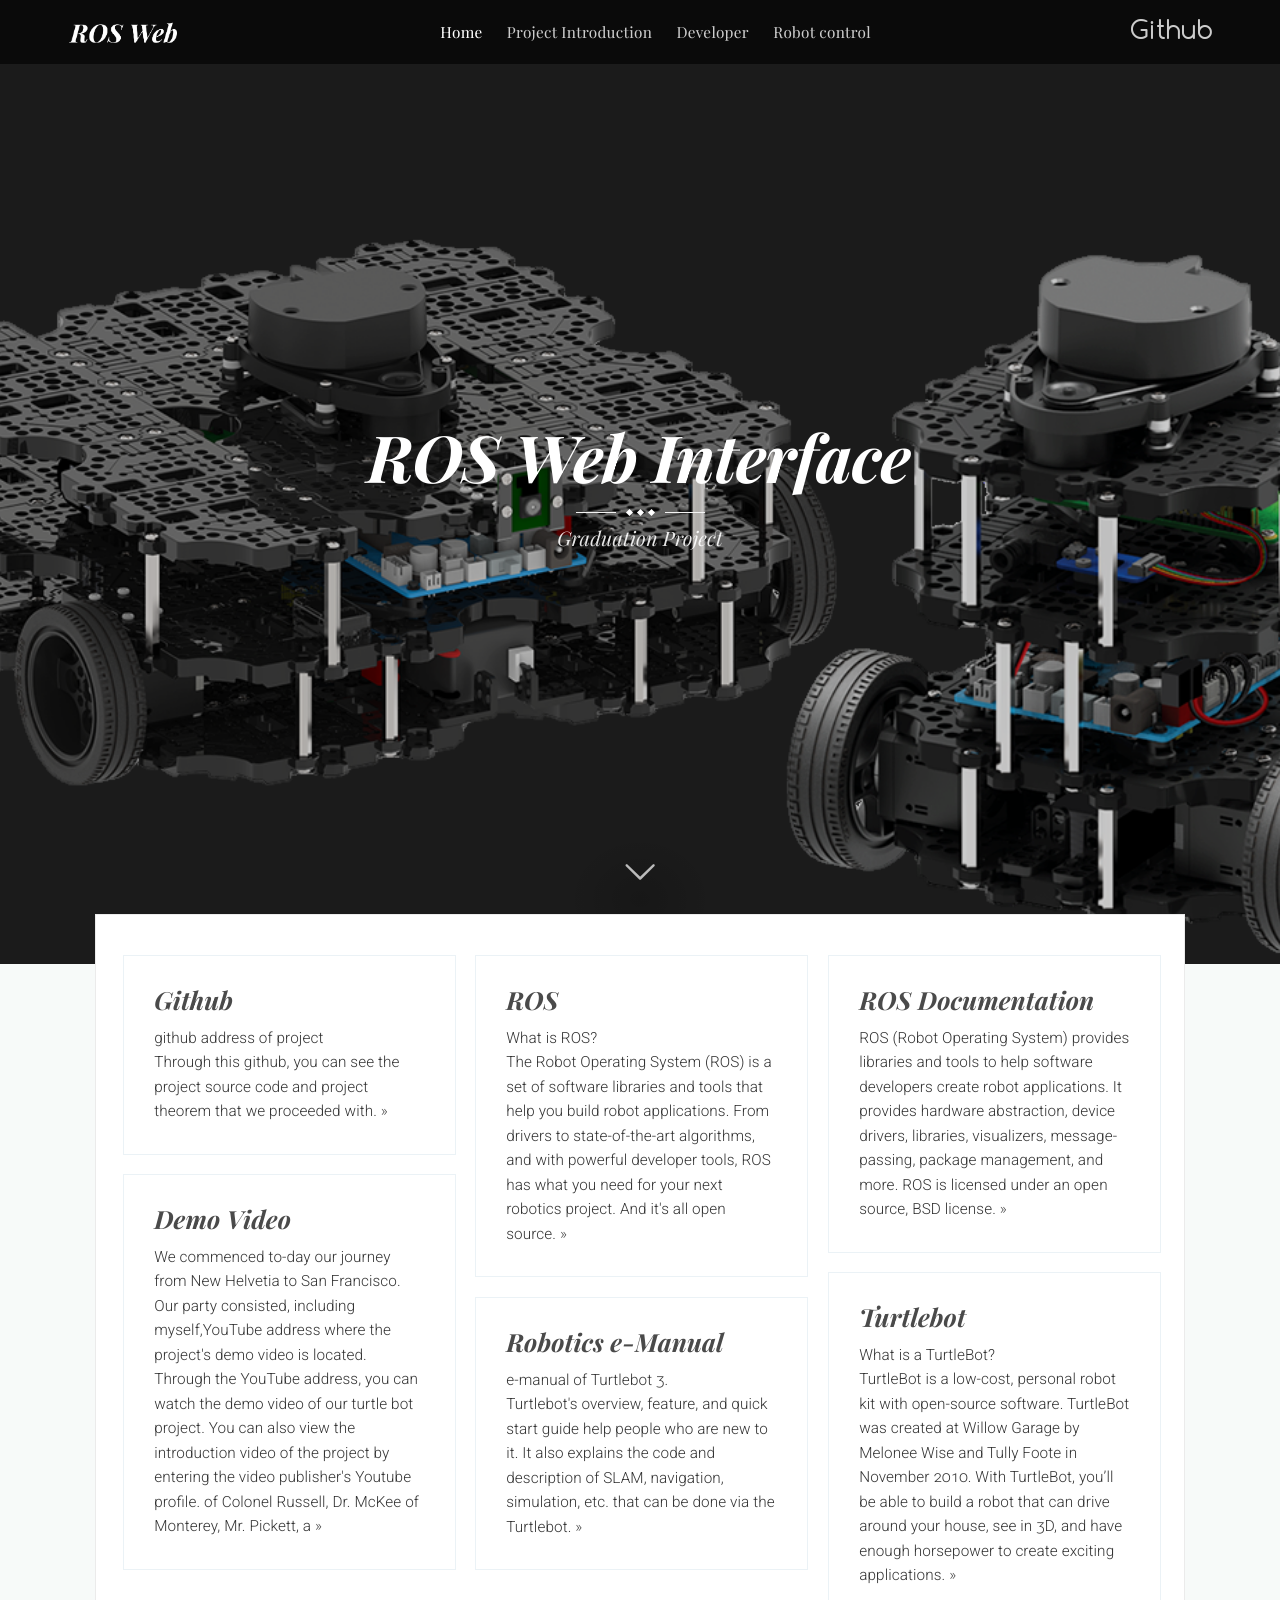
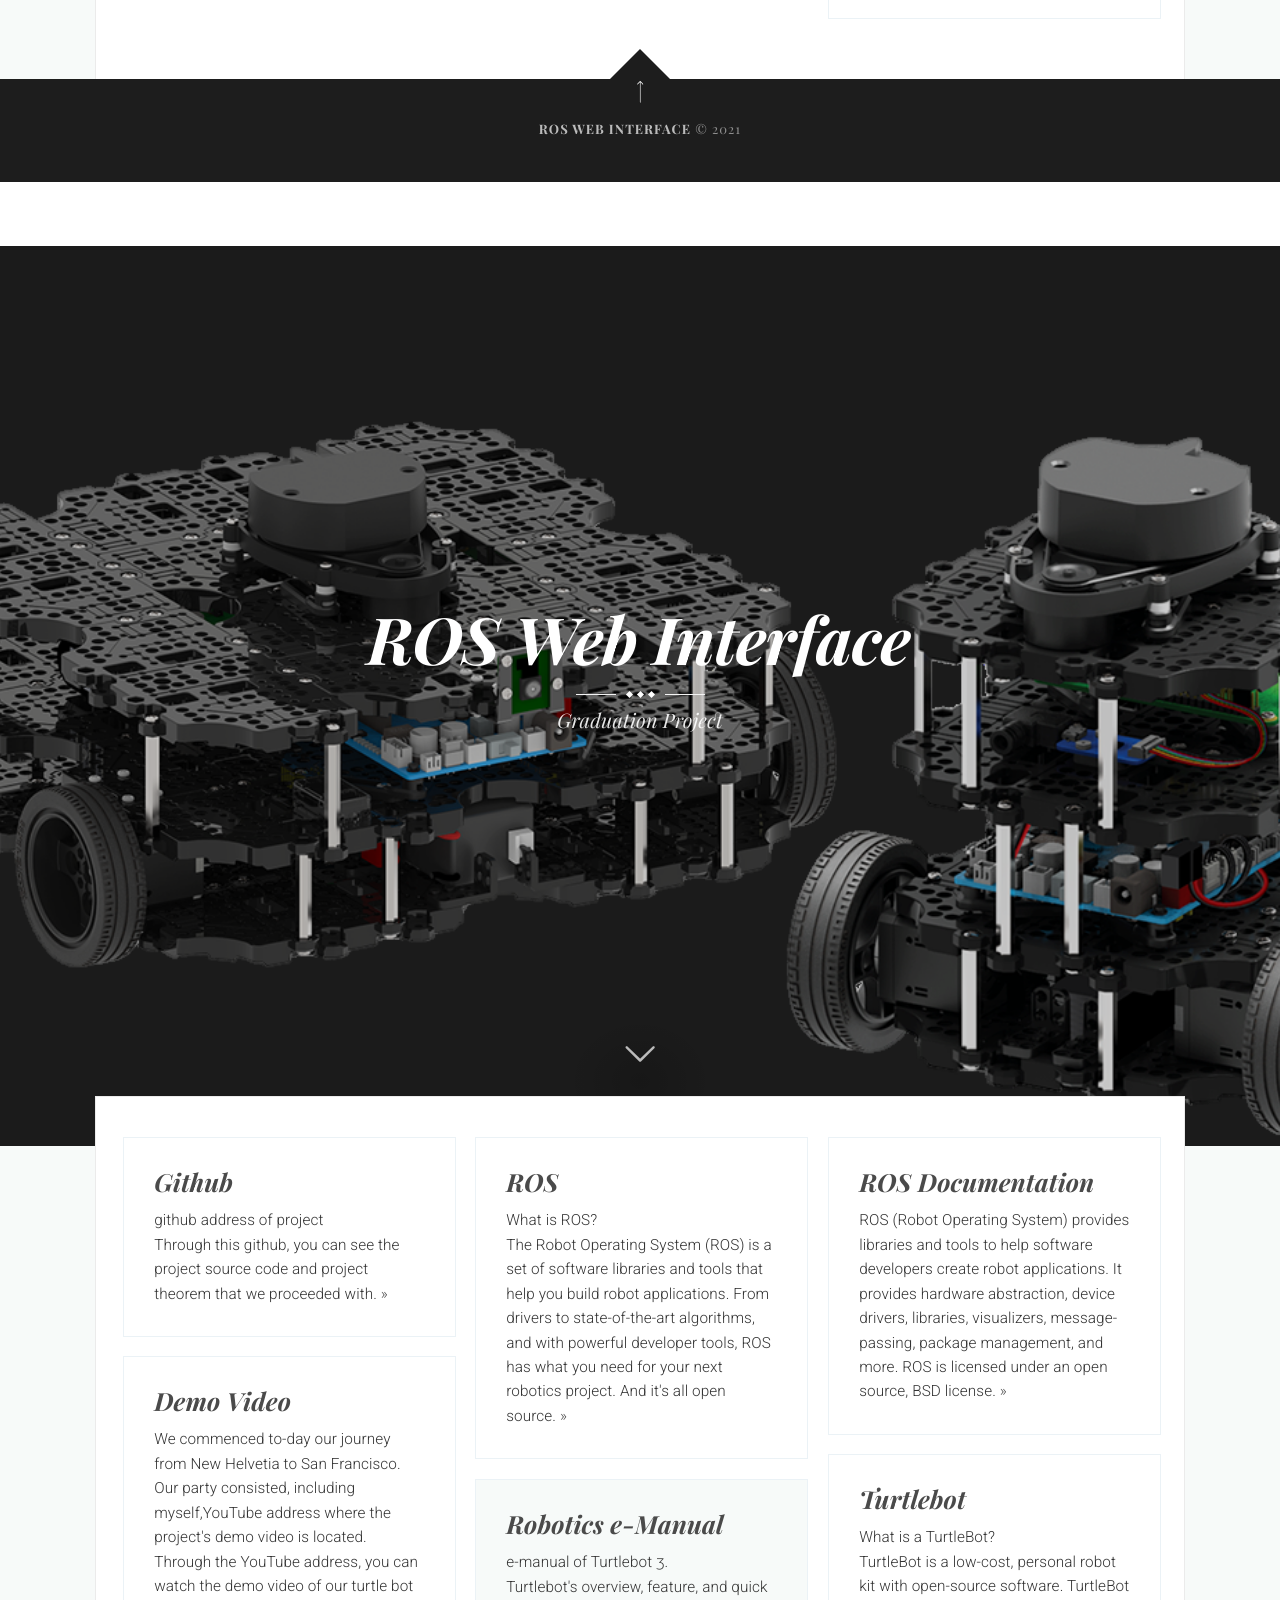
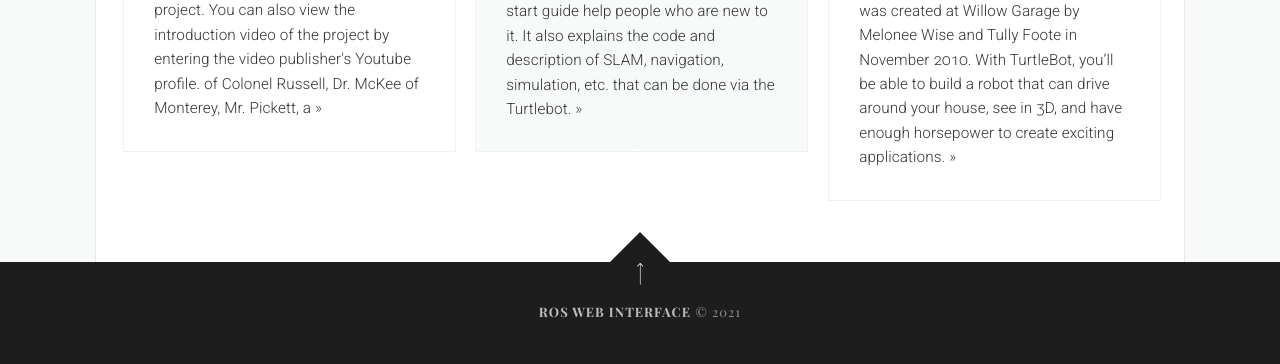
==== commit 32dc16cd: "Create index.html" ====
--- a/Webpage source/index.html
+++ b/Webpage source/index.html
@@ -1,3 +1,11 @@
+<!DOCTYPE html>
+<html>
+<head>
+<meta charset="utf-8"/>
+<meta http-equiv="X-UA-Compatible" content="IE=edge"/>
+<title>Developing web interfaces for ROS(turtlebot)</title>
+<meta name="description" content="Thoughts, reviews and ideas since 1999."/>
+<meta name="viewport" content="width=device-width, initial-scale=1.0"/>
 <!DOCTYPE html>
 <html>
 <head>
@@ -110,7 +118,7 @@
 				</article>
 			</div>
 			<div class="grid-item">
-				<article class="post tag-romance featured">
+				<article class="post tag-romance">
 				<div class="wrapgriditem">
 					<header class="post-header">
 					<h2 class="post-title"><a href="https://emanual.robotis.com/docs/en/platform/turtlebot3/overview/">Robotics e-Manual</a></h2>
@@ -139,4 +147,137 @@
 <script type="text/javascript" src="other/assets/js/jquery.fitvids.js"></script>
 <script type="text/javascript" src="other/assets/js/index.js"></script>
 </body>
-</html>+</html><link rel="shortcut icon" href="#">
+<link rel="stylesheet" type="text/css" href="other/assets/css/screen.css"/>
+<link rel="stylesheet" type="text/css" href="https://fonts.googleapis.com/css?family=Roboto:400,300italic,300,400italic,700,700italic|Playfair+Display:400,700,400italic,700italic"/>
+</head>
+<body class="home-template">
+<div class="site-wrapper">
+	<nav class="main-nav overlay clearfix">
+	<a class="blog-logo" href="index.html"><img src="other/assets/img/page_logo.png" alt="Graduation Project"/></a>
+	<ul id="menu">
+		<li class="nav-current" role="presentation"><a href="index.html">Home</a></li>
+		<li role="presentation"><a href="other/introduction.html">Project Introduction</a></li>
+		<li role="presentation"><a href="other/developer.html">Developer</a></li>
+		<li role="presentation"><a href="other/control.html">Robot control</a></li>
+		<span class="socialheader">
+			<a href="https://github.com/IamYejin/Graduation-Project"><span class='symbol'>Github</span></a>
+		</span>
+	</ul>
+	</nav>
+	<header class="main-header " style="background-image: url(other/assets/img/turtlebot_img.png)">
+	<div class="vertical">
+		<div class="main-header-content inner">
+			<h1 class="page-title">ROS Web Interface</h1>
+			<div class="entry-title-divider">
+				<span></span><span></span><span></span>
+			</div>
+			<h2 class="page-description">Graduation Project</h2>
+		</div>
+	</div>
+	<a class="scroll-down icon-arrow-left" href="#content" data-offset="-45"><span class="hidden">Scroll Down</span></a>
+	</header>
+	<main id="content" class="content" role="main">
+	<div class="wraps">
+		<div class="grid">
+			<div class="grid-item">
+				<article class="post">
+				<div class="wrapgriditem">
+					<header class="post-header">
+					<h2 class="post-title"><a href="https://github.com/IamYejin/Graduation-Project">Github</a></h2>
+					</header>
+					<section class="post-excerpt">
+					<p>
+						github address of project <br>Through this github, you can see the project source code and project theorem that we proceeded with. <a class="read-more" href="/retro-is-the-new-modern/">&raquo;</a>
+					</p>
+					</section>
+				</div>
+				</article>
+			</div>
+			<div class="grid-item">
+				<article class="post tag-romance">
+				<div class="wrapgriditem">
+					<header class="post-header">
+					<h2 class="post-title"><a href="https://www.ros.org/">ROS</a></h2>
+					</header>
+					<section class="post-excerpt">
+					<p>
+						What is ROS? <br/>The Robot Operating System (ROS) is a set of software libraries and tools that help you build robot applications. From drivers to state-of-the-art algorithms, and with powerful developer tools, ROS has what you need for your next robotics project. And it's all open source. <a class="read-more" href="https://www.ros.org/">&raquo;</a>
+					</p>
+					</section>
+				</div>
+				</article>
+			</div>
+			<div class="grid-item">
+				<article class="post">
+				<div class="wrapgriditem">
+					<header class="post-header">
+					<h2 class="post-title"><a href="http://wiki.ros.org/Documentation">ROS Documentation</a></h2>
+					</header>
+					<section class="post-excerpt">
+					<p>
+						ROS (Robot Operating System) provides libraries and tools to help software developers create robot applications. It provides hardware abstraction, device drivers, libraries, visualizers, message-passing, package management, and more. ROS is licensed under an open source, BSD license. <a class="read-more" href="http://wiki.ros.org/Documentation">&raquo;</a>
+					</p>
+					</section>
+				</div>
+				</article>
+			</div>
+			<div class="grid-item">
+				<article class="post">
+				<div class="wrapgriditem">
+					<header class="post-header">
+					<h2 class="post-title"><a href="article.html">Demo Video</a></h2>
+					</header>
+					<section class="post-excerpt">
+					<p>
+						We commenced to-day our journey from New Helvetia to San Francisco. Our party consisted, including myself,YouTube address where the project's demo video is located.<br>Through the YouTube address, you can watch the demo video of our turtle bot project. You can also view the introduction video of the project by entering the video publisher's Youtube profile. of Colonel Russell, Dr. McKee of Monterey, Mr. Pickett, a <a class="read-more" href="/what-we-saw-in-california/">&raquo;</a>
+					</p>
+					</section>
+				</div>
+				</article>
+			</div>
+			<div class="grid-item">
+				<article class="post tag-romance">
+				<div class="wrapgriditem">
+					<header class="post-header">
+					<h2 class="post-title"><a href="https://www.turtlebot.com/">Turtlebot</a></h2>
+					</header>
+					<section class="post-excerpt">
+					<p>
+						What is a TurtleBot?<br/>TurtleBot is a low-cost, personal robot kit with open-source software. TurtleBot was created at Willow Garage by Melonee Wise and Tully Foote in November 2010. With TurtleBot, you’ll be able to build a robot that can drive around your house, see in 3D, and have enough horsepower to create exciting applications. <a class="read-more" href="https://www.turtlebot.com/">&raquo;</a>
+					</p>
+					</section>
+				</div>
+				</article>
+			</div>
+			<div class="grid-item">
+				<article class="post tag-romance featured">
+				<div class="wrapgriditem">
+					<header class="post-header">
+					<h2 class="post-title"><a href="https://emanual.robotis.com/docs/en/platform/turtlebot3/overview/">Robotics e-Manual</a></h2>
+					</header>
+					<section class="post-excerpt">
+					<p>
+						e-manual of Turtlebot 3.<br/>Turtlebot's overview, feature, and quick start guide help people who are new to it. It also explains the code and description of SLAM, navigation, simulation, etc. that can be done via the Turtlebot. <a class="read-more" href="https://emanual.robotis.com/docs/en/platform/turtlebot3/overview/">&raquo;</a>
+					</p>
+					</section>
+				</div>
+				</article>
+			</div>
+		</div>
+		</nav>
+	</div>
+	</main>
+	<footer class="site-footer clearfix">
+		<a href="#top" id="back-to-top" class="back-top"></a>
+		<div class="text-center">
+			<a href="index.html">ROS Web Interface</a> &copy; 2021
+		</div>
+	</footer>
+</div>
+<script type="text/javascript" src="https://code.jquery.com/jquery-1.11.3.min.js"></script>
+<script type="text/javascript" src="other/assets/js/masonry.min.js"></script>
+<script type="text/javascript" src="other/assets/js/jquery.fitvids.js"></script>
+<script type="text/javascript" src="other/assets/js/index.js"></script>
+</body>
+</html>
--- a/Webpage source/other/assets/css/screen.css
+++ b/Webpage source/other/assets/css/screen.css
@@ -498,6 +498,7 @@
 }
 .main_content {
 	display: inline-block;
+	float: left;
 	height: auto;
 	width: 68%;
 }
@@ -507,6 +508,7 @@
 	color: #333;
 }
 .side_content {
+	margin-top: 50px;
 	display: inline-block;
 	width: 30%;
 	background-color: #e0e0e0a4;
@@ -527,8 +529,10 @@
 }
 .camera {
 	position: relative;
-	padding-top: 56.25%;
 	overflow: hidden;
+}
+.camera_img {
+	background-size: cover;
 }
 /* Big cover image on the home page */
 .main-header {
@@ -1890,7 +1894,7 @@
 	}
 	.side_content {
 		width: 100%;
-		background-color: #e8f0f7;
+		background-color: #e0e0e0a4;
 	}
 	.rviz_div {
 		margin: 10px auto;
@@ -1907,7 +1911,6 @@
 	}
 	.camera {
 		position: relative;
-		padding-top: 56.25%;
 		overflow: hidden;
 	}
 }
@@ -2448,3 +2451,17 @@
 	background-color: black;
 	color: white;
 }
+.move_button {
+	margin-left: 10px;
+	margin-bottom: 5px;
+	display: inline-block;
+	border-radius: 20px;
+	font-size: 18px;
+	padding: 10px 15px;
+	border: 0px;
+	background-color: #b9b2b2;
+}
+.move_button:hover {
+	background-color: black;
+	color: white;
+}
--- a/Webpage source/other/assets/css/screen.css
+++ b/Webpage source/other/assets/css/screen.css
@@ -498,6 +498,7 @@
 }
 .main_content {
 	display: inline-block;
+	float: left;
 	height: auto;
 	width: 68%;
 }
@@ -507,6 +508,7 @@
 	color: #333;
 }
 .side_content {
+	margin-top: 50px;
 	display: inline-block;
 	width: 30%;
 	background-color: #e0e0e0a4;
@@ -527,8 +529,10 @@
 }
 .camera {
 	position: relative;
-	padding-top: 56.25%;
 	overflow: hidden;
+}
+.camera_img {
+	background-size: cover;
 }
 /* Big cover image on the home page */
 .main-header {
@@ -1890,7 +1894,7 @@
 	}
 	.side_content {
 		width: 100%;
-		background-color: #e8f0f7;
+		background-color: #e0e0e0a4;
 	}
 	.rviz_div {
 		margin: 10px auto;
@@ -1907,7 +1911,6 @@
 	}
 	.camera {
 		position: relative;
-		padding-top: 56.25%;
 		overflow: hidden;
 	}
 }
@@ -2448,3 +2451,17 @@
 	background-color: black;
 	color: white;
 }
+.move_button {
+	margin-left: 10px;
+	margin-bottom: 5px;
+	display: inline-block;
+	border-radius: 20px;
+	font-size: 18px;
+	padding: 10px 15px;
+	border: 0px;
+	background-color: #b9b2b2;
+}
+.move_button:hover {
+	background-color: black;
+	color: white;
+}
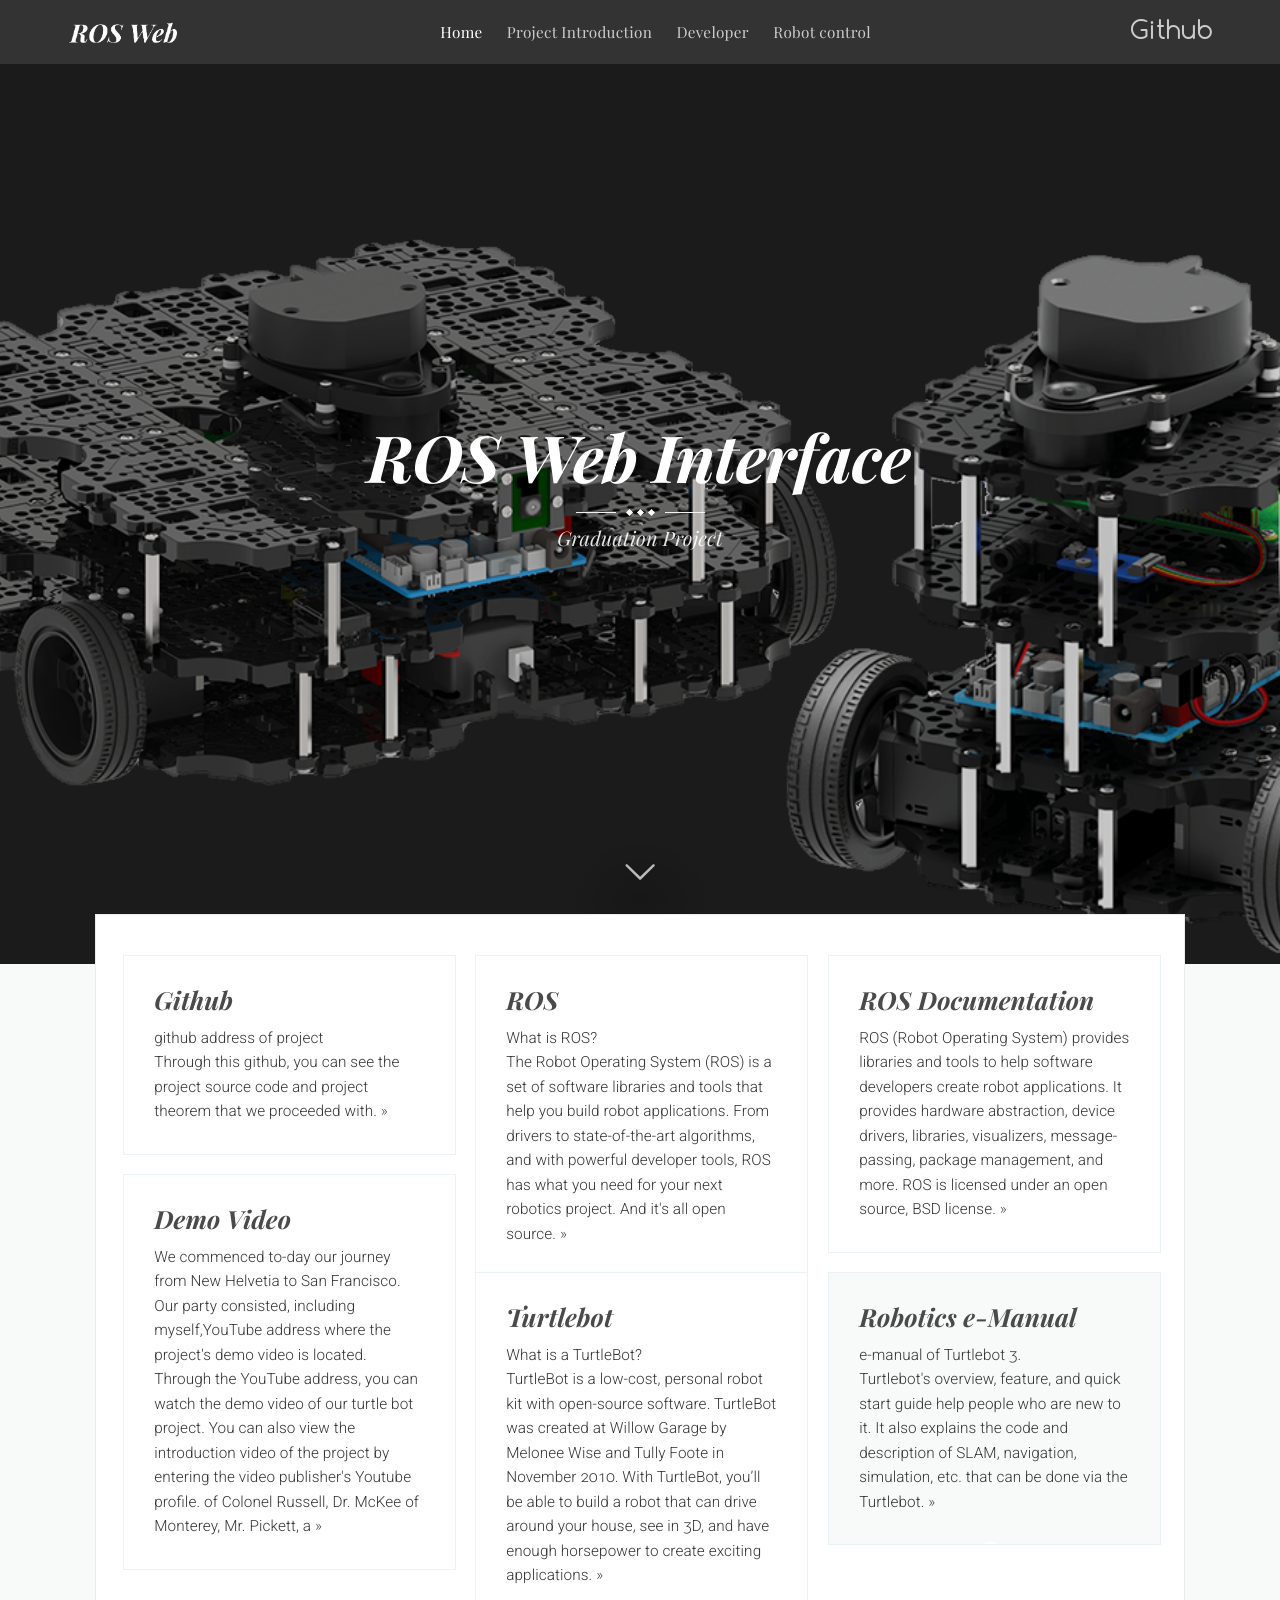
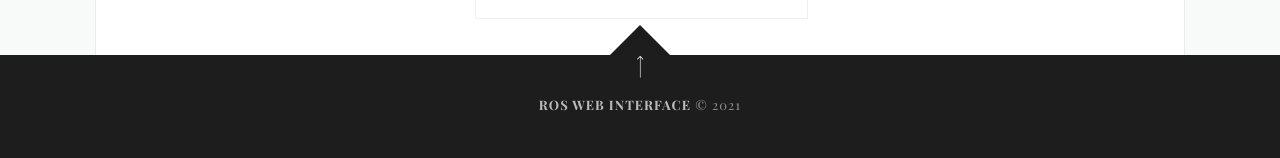
==== commit 47421cde: "Update index.html" ====
--- a/Webpage source/index.html
+++ b/Webpage source/index.html
@@ -1,11 +1,3 @@
-<!DOCTYPE html>
-<html>
-<head>
-<meta charset="utf-8"/>
-<meta http-equiv="X-UA-Compatible" content="IE=edge"/>
-<title>Developing web interfaces for ROS(turtlebot)</title>
-<meta name="description" content="Thoughts, reviews and ideas since 1999."/>
-<meta name="viewport" content="width=device-width, initial-scale=1.0"/>
 <!DOCTYPE html>
 <html>
 <head>
@@ -15,139 +7,6 @@
 <meta name="description" content="Thoughts, reviews and ideas since 1999."/>
 <meta name="viewport" content="width=device-width, initial-scale=1.0"/>
 <link rel="shortcut icon" href="#">
-<link rel="stylesheet" type="text/css" href="other/assets/css/screen.css"/>
-<link rel="stylesheet" type="text/css" href="https://fonts.googleapis.com/css?family=Roboto:400,300italic,300,400italic,700,700italic|Playfair+Display:400,700,400italic,700italic"/>
-</head>
-<body class="home-template">
-<div class="site-wrapper">
-	<nav class="main-nav overlay clearfix">
-	<a class="blog-logo" href="index.html"><img src="other/assets/img/page_logo.png" alt="Graduation Project"/></a>
-	<ul id="menu">
-		<li class="nav-current" role="presentation"><a href="index.html">Home</a></li>
-		<li role="presentation"><a href="other/introduction.html">Project Introduction</a></li>
-		<li role="presentation"><a href="other/developer.html">Developer</a></li>
-		<li role="presentation"><a href="other/control.html">Robot control</a></li>
-		<span class="socialheader">
-			<a href="https://github.com/IamYejin/Graduation-Project"><span class='symbol'>Github</span></a>
-		</span>
-	</ul>
-	</nav>
-	<header class="main-header " style="background-image: url(other/assets/img/turtlebot_img.png)">
-	<div class="vertical">
-		<div class="main-header-content inner">
-			<h1 class="page-title">ROS Web Interface</h1>
-			<div class="entry-title-divider">
-				<span></span><span></span><span></span>
-			</div>
-			<h2 class="page-description">Graduation Project</h2>
-		</div>
-	</div>
-	<a class="scroll-down icon-arrow-left" href="#content" data-offset="-45"><span class="hidden">Scroll Down</span></a>
-	</header>
-	<main id="content" class="content" role="main">
-	<div class="wraps">
-		<div class="grid">
-			<div class="grid-item">
-				<article class="post">
-				<div class="wrapgriditem">
-					<header class="post-header">
-					<h2 class="post-title"><a href="https://github.com/IamYejin/Graduation-Project">Github</a></h2>
-					</header>
-					<section class="post-excerpt">
-					<p>
-						github address of project <br>Through this github, you can see the project source code and project theorem that we proceeded with. <a class="read-more" href="/retro-is-the-new-modern/">&raquo;</a>
-					</p>
-					</section>
-				</div>
-				</article>
-			</div>
-			<div class="grid-item">
-				<article class="post tag-romance">
-				<div class="wrapgriditem">
-					<header class="post-header">
-					<h2 class="post-title"><a href="https://www.ros.org/">ROS</a></h2>
-					</header>
-					<section class="post-excerpt">
-					<p>
-						What is ROS? <br/>The Robot Operating System (ROS) is a set of software libraries and tools that help you build robot applications. From drivers to state-of-the-art algorithms, and with powerful developer tools, ROS has what you need for your next robotics project. And it's all open source. <a class="read-more" href="https://www.ros.org/">&raquo;</a>
-					</p>
-					</section>
-				</div>
-				</article>
-			</div>
-			<div class="grid-item">
-				<article class="post">
-				<div class="wrapgriditem">
-					<header class="post-header">
-					<h2 class="post-title"><a href="http://wiki.ros.org/Documentation">ROS Documentation</a></h2>
-					</header>
-					<section class="post-excerpt">
-					<p>
-						ROS (Robot Operating System) provides libraries and tools to help software developers create robot applications. It provides hardware abstraction, device drivers, libraries, visualizers, message-passing, package management, and more. ROS is licensed under an open source, BSD license. <a class="read-more" href="http://wiki.ros.org/Documentation">&raquo;</a>
-					</p>
-					</section>
-				</div>
-				</article>
-			</div>
-			<div class="grid-item">
-				<article class="post">
-				<div class="wrapgriditem">
-					<header class="post-header">
-					<h2 class="post-title"><a href="article.html">Demo Video</a></h2>
-					</header>
-					<section class="post-excerpt">
-					<p>
-						We commenced to-day our journey from New Helvetia to San Francisco. Our party consisted, including myself,YouTube address where the project's demo video is located.<br>Through the YouTube address, you can watch the demo video of our turtle bot project. You can also view the introduction video of the project by entering the video publisher's Youtube profile. of Colonel Russell, Dr. McKee of Monterey, Mr. Pickett, a <a class="read-more" href="/what-we-saw-in-california/">&raquo;</a>
-					</p>
-					</section>
-				</div>
-				</article>
-			</div>
-			<div class="grid-item">
-				<article class="post tag-romance">
-				<div class="wrapgriditem">
-					<header class="post-header">
-					<h2 class="post-title"><a href="https://www.turtlebot.com/">Turtlebot</a></h2>
-					</header>
-					<section class="post-excerpt">
-					<p>
-						What is a TurtleBot?<br/>TurtleBot is a low-cost, personal robot kit with open-source software. TurtleBot was created at Willow Garage by Melonee Wise and Tully Foote in November 2010. With TurtleBot, you’ll be able to build a robot that can drive around your house, see in 3D, and have enough horsepower to create exciting applications. <a class="read-more" href="https://www.turtlebot.com/">&raquo;</a>
-					</p>
-					</section>
-				</div>
-				</article>
-			</div>
-			<div class="grid-item">
-				<article class="post tag-romance">
-				<div class="wrapgriditem">
-					<header class="post-header">
-					<h2 class="post-title"><a href="https://emanual.robotis.com/docs/en/platform/turtlebot3/overview/">Robotics e-Manual</a></h2>
-					</header>
-					<section class="post-excerpt">
-					<p>
-						e-manual of Turtlebot 3.<br/>Turtlebot's overview, feature, and quick start guide help people who are new to it. It also explains the code and description of SLAM, navigation, simulation, etc. that can be done via the Turtlebot. <a class="read-more" href="https://emanual.robotis.com/docs/en/platform/turtlebot3/overview/">&raquo;</a>
-					</p>
-					</section>
-				</div>
-				</article>
-			</div>
-		</div>
-		</nav>
-	</div>
-	</main>
-	<footer class="site-footer clearfix">
-		<a href="#top" id="back-to-top" class="back-top"></a>
-		<div class="text-center">
-			<a href="index.html">ROS Web Interface</a> &copy; 2021
-		</div>
-	</footer>
-</div>
-<script type="text/javascript" src="https://code.jquery.com/jquery-1.11.3.min.js"></script>
-<script type="text/javascript" src="other/assets/js/masonry.min.js"></script>
-<script type="text/javascript" src="other/assets/js/jquery.fitvids.js"></script>
-<script type="text/javascript" src="other/assets/js/index.js"></script>
-</body>
-</html><link rel="shortcut icon" href="#">
 <link rel="stylesheet" type="text/css" href="other/assets/css/screen.css"/>
 <link rel="stylesheet" type="text/css" href="https://fonts.googleapis.com/css?family=Roboto:400,300italic,300,400italic,700,700italic|Playfair+Display:400,700,400italic,700italic"/>
 </head>
@@ -280,4 +139,4 @@
 <script type="text/javascript" src="other/assets/js/jquery.fitvids.js"></script>
 <script type="text/javascript" src="other/assets/js/index.js"></script>
 </body>
-</html>
+</html>
--- a/Webpage source/other/assets/css/screen.css
+++ b/Webpage source/other/assets/css/screen.css
@@ -4,2464 +4,2593 @@
 Download Link: https://www.wowthemes.net/marketplace/category/free/
 */
 body {
-	font-family:Roboto;
-	overflow-x:hidden;
-}
-article,aside,details,figcaption,figure,footer,header,hgroup,main,nav,section,summary {
-	display:block;
-}
-audio,canvas,video {
-	display:inline-block;
+  font-family: Roboto;
+  overflow-x: hidden;
+}
+article,
+aside,
+details,
+figcaption,
+figure,
+footer,
+header,
+hgroup,
+main,
+nav,
+section,
+summary {
+  display: block;
+}
+audio,
+canvas,
+video {
+  display: inline-block;
 }
 audio:not([controls]) {
-	display:none;
-	height:0;
-}
-[hidden],template {
-	display:none;
+  display: none;
+  height: 0;
+}
+[hidden],
+template {
+  display: none;
 }
 html {
-	font-family:sans-serif;
-	-ms-text-size-adjust:100%;
-	-webkit-text-size-adjust:100%;
+  font-family: sans-serif;
+  -ms-text-size-adjust: 100%;
+  -webkit-text-size-adjust: 100%;
 }
 body {
-	margin:0;
+  margin: 0;
 }
 a {
-	background:transparent;
+  background: transparent;
 }
 a:focus {
-	outline:0;
-}
-a:active,a:hover {
-	outline:0;
+  outline: 0;
+}
+a:active,
+a:hover {
+  outline: 0;
 }
 h1 {
-	font-size:2em;
-	margin:0.67em 0;
+  font-size: 2em;
+  margin: 0.67em 0;
 }
 abbr[title] {
-	border-bottom:1px dotted;
-}
-b,strong {
-	font-weight:700;
+  border-bottom: 1px dotted;
+}
+b,
+strong {
+  font-weight: 700;
 }
 dfn {
-	font-style:italic;
+  font-style: italic;
 }
 hr {
-	-moz-box-sizing:content-box;
-	box-sizing:content-box;
-	height:0;
+  -moz-box-sizing: content-box;
+  box-sizing: content-box;
+  height: 0;
 }
 mark {
-	background:#FF0;
-	color:#000;
-}
-code,kbd,pre,samp {
-	font-family:monospace,serif;
-	font-size:1em;
+  background: #ff0;
+  color: #000;
+}
+code,
+kbd,
+pre,
+samp {
+  font-family: monospace, serif;
+  font-size: 1em;
 }
 pre {
-	white-space:pre-wrap;
+  white-space: pre-wrap;
 }
 q {
-	quotes:"\201C" "\201D" "\2018" "\2019";
+  quotes: "\201C""\201D""\2018""\2019";
 }
 small {
-	font-size:80%;
-}
-sub,sup {
-	font-size:75%;
-	line-height:0;
-	position:relative;
-	vertical-align:baseline;
-}
+  font-size: 80%;
+}
+sub,
 sup {
-	top:-0.5em;
+  font-size: 75%;
+  line-height: 0;
+  position: relative;
+  vertical-align: baseline;
+}
+sup {
+  top: -0.5em;
 }
 sub {
-	bottom:-0.25em;
+  bottom: -0.25em;
 }
 img {
-	border:0;
-	max-width:100%;
+  border: 0;
+  max-width: 100%;
 }
 svg:not(:root) {
-	overflow:hidden;
+  overflow: hidden;
 }
 figure {
-	margin:0;
+  margin: 0;
 }
 fieldset {
-	border:1px solid #c0c0c0;
-	margin:0 2px;
-	padding:0.35em 0.625em 0.75em;
+  border: 1px solid #c0c0c0;
+  margin: 0 2px;
+  padding: 0.35em 0.625em 0.75em;
 }
 legend {
-	border:0;
-	padding:0;
-}
-button,input,select,textarea {
-	font-family:inherit;
-	font-size:100%;
-	margin:0;
-}
-button,input {
-	line-height:normal;
-}
-button,select {
-	text-transform:none;
-}
-button,html input[type="button"],input[type="reset"],input[type="submit"] {
-	-webkit-appearance:button;
-	cursor:pointer;
-}
-button[disabled],html input[disabled] {
-	cursor:default;
-}
-input[type="checkbox"],input[type="radio"] {
-	box-sizing:border-box;
-	padding:0;
+  border: 0;
+  padding: 0;
+}
+button,
+input,
+select,
+textarea {
+  font-family: inherit;
+  font-size: 100%;
+  margin: 0;
+}
+button,
+input {
+  line-height: normal;
+}
+button,
+select {
+  text-transform: none;
+}
+button,
+html input[type="button"],
+input[type="reset"],
+input[type="submit"] {
+  -webkit-appearance: button;
+  cursor: pointer;
+}
+button[disabled],
+html input[disabled] {
+  cursor: default;
+}
+input[type="checkbox"],
+input[type="radio"] {
+  box-sizing: border-box;
+  padding: 0;
 }
 input[type="search"] {
-	-webkit-appearance:textfield;
-	-moz-box-sizing:content-box;
-	-webkit-box-sizing:content-box;
-	box-sizing:content-box;
-}
-input[type="search"]::-webkit-search-cancel-button,input[type="search"]::-webkit-search-decoration {
-	-webkit-appearance:none;
-}
-button::-moz-focus-inner,input::-moz-focus-inner {
-	border:0;
-	padding:0;
+  -webkit-appearance: textfield;
+  -moz-box-sizing: content-box;
+  -webkit-box-sizing: content-box;
+  box-sizing: content-box;
+}
+input[type="search"]::-webkit-search-cancel-button,
+input[type="search"]::-webkit-search-decoration {
+  -webkit-appearance: none;
+}
+button::-moz-focus-inner,
+input::-moz-focus-inner {
+  border: 0;
+  padding: 0;
 }
 textarea {
-	overflow:auto;
-	vertical-align:top;
+  overflow: auto;
+  vertical-align: top;
 }
 table {
-	border-collapse:collapse;
-	border-spacing: 0;
+  border-collapse: collapse;
+  border-spacing: 0;
 }
 /* ========================================================================== 1. Icons - Sets up the icon font and respective classes ========================================================================== */
 /* Import the font file with the icons in it */
 @font-face {
-	font-family:"casper-icons";
-	src:url("../fonts/casper-icons.eot?v=1");
-	src:url("../fonts/casper-icons.eot?v=1#iefix") format("embedded-opentype"),url("../fonts/casper-icons.woff?v=1") format("woff"),url("../fonts/casper-icons.ttf?v=1") format("truetype"),url("../fonts/casper-icons.svg?v=1#icons") format("svg");
-	font-weight:normal;
-	font-style: normal;
+  font-family: "casper-icons";
+  src: url("../fonts/casper-icons.eot?v=1");
+  src: url("../fonts/casper-icons.eot?v=1#iefix") format("embedded-opentype"),
+    url("../fonts/casper-icons.woff?v=1") format("woff"),
+    url("../fonts/casper-icons.ttf?v=1") format("truetype"),
+    url("../fonts/casper-icons.svg?v=1#icons") format("svg");
+  font-weight: normal;
+  font-style: normal;
 }
 /* Apply these base styles to all icons */
-[class^="icon-"]:before,[class*=" icon-"]:before {
-	font-family:"casper-icons","Open Sans",sans-serif;
-	speak:none;
-	font-style:normal;
-	font-weight:normal;
-	font-variant:normal;
-	text-transform:none;
-	line-height:1;
-	text-decoration:none !important;
-	-webkit-font-smoothing:antialiased;
-	-moz-osx-font-smoothing: grayscale;
+[class^="icon-"]:before,
+[class*=" icon-"]:before {
+  font-family: "casper-icons", "Open Sans", sans-serif;
+  speak: none;
+  font-style: normal;
+  font-weight: normal;
+  font-variant: normal;
+  text-transform: none;
+  line-height: 1;
+  text-decoration: none !important;
+  -webkit-font-smoothing: antialiased;
+  -moz-osx-font-smoothing: grayscale;
 }
 /* Each icon is created by inserting the correct character into the content of the:before pseudo element. Like a boss. */
 .icon-ghost:before {
-	content:"\f600";
+  content: "\f600";
 }
 .icon-feed:before {
-	content:"\f601";
+  content: "\f601";
 }
 .icon-twitter:before {
-	content:"\f602";
-	font-size:1.1em;
+  content: "\f602";
+  font-size: 1.1em;
 }
 .icon-google-plus:before {
-	content:"\f603";
+  content: "\f603";
 }
 .icon-facebook:before {
-	content:"\f604";
+  content: "\f604";
 }
 .icon-arrow-left:before {
-	content:"\f605";
+  content: "\f605";
 }
 .icon-stats:before {
-	content:"\f606";
+  content: "\f606";
 }
 .icon-location:before {
-	content:"\f607";
-	margin-left:-3px;
-	/* Tracking fix */
+  content: "\f607";
+  margin-left: -3px;
+  /* Tracking fix */
 }
 .icon-link:before {
-	content:"\f608";
+  content: "\f608";
 }
 .icon-menu:before {
-	content: "\f609";
+  content: "\f609";
 }
 /* IMPORTANT:When making any changes to the icon font,be sure to increment the version number by 1 in the @font-face rule. `?v=1` becomes `?v=2` This forces browsers to download the new font file.*/
 /* ========================================================================== 2. General - Setting up some base styles ========================================================================== */
 html {
-	height:100%;
-	max-height:100%;
-	font-size:62.5%;
-	-webkit-tap-highlight-color:rgba(0,0,0,0);
+  height: 100%;
+  max-height: 100%;
+  font-size: 62.5%;
+  -webkit-tap-highlight-color: rgba(0, 0, 0, 0);
 }
 body {
-	height:100%;
-	max-height:100%;
-	letter-spacing:0.01rem;
-	font-size:1.7rem;
-	line-height:1.75em;
-	color:#333;
-	-webkit-font-feature-settings:'kern' 1;
-	-moz-font-feature-settings:'kern' 1;
-	-o-font-feature-settings:'kern' 1;
-	text-rendering:geometricPrecision;
-	font-weight:300;
+  height: 100%;
+  max-height: 100%;
+  letter-spacing: 0.01rem;
+  font-size: 1.7rem;
+  line-height: 1.75em;
+  color: #333;
+  -webkit-font-feature-settings: "kern" 1;
+  -moz-font-feature-settings: "kern" 1;
+  -o-font-feature-settings: "kern" 1;
+  text-rendering: geometricPrecision;
+  font-weight: 300;
 }
 ::-moz-selection {
-	background:#D6EDFF;
+  background: #d6edff;
 }
 ::selection {
-	background:#D6EDFF;
-}
-h1,h2,h3,h4,h5,h6 {
-	-webkit-font-feature-settings:'dlig' 1,'liga' 1,'lnum' 1,'kern' 1;
-	-moz-font-feature-settings:'dlig' 1,'liga' 1,'lnum' 1,'kern' 1;
-	-o-font-feature-settings:'dlig' 1,'liga' 1,'lnum' 1,'kern' 1;
-	color:#2E2E2E;
-	line-height:1.15em;
-	margin:0 0 0.4em 0;
-	font-family:"Playfair Display";
-	text-rendering:geometricPrecision;
+  background: #d6edff;
+}
+h1,
+h2,
+h3,
+h4,
+h5,
+h6 {
+  -webkit-font-feature-settings: "dlig" 1, "liga" 1, "lnum" 1, "kern" 1;
+  -moz-font-feature-settings: "dlig" 1, "liga" 1, "lnum" 1, "kern" 1;
+  -o-font-feature-settings: "dlig" 1, "liga" 1, "lnum" 1, "kern" 1;
+  color: #2e2e2e;
+  line-height: 1.15em;
+  margin: 0 0 0.4em 0;
+  font-family: "Playfair Display";
+  text-rendering: geometricPrecision;
 }
 h1 {
-	font-size:5rem;
-	letter-spacing:-2px;
-	text-indent:-3px;
+  font-size: 5rem;
+  letter-spacing: -2px;
+  text-indent: -3px;
 }
 h2 {
-	font-size:3.6rem;
+  font-size: 3.6rem;
 }
 h3 {
-	font-size:3rem;
+  font-size: 3rem;
 }
 h4 {
-	font-size:2.5rem;
+  font-size: 2.5rem;
 }
 h5 {
-	font-size:2rem;
+  font-size: 2rem;
 }
 h6 {
-	font-size:2rem;
+  font-size: 2rem;
 }
 a {
-	color:#4A4A4A;
-	transition:color 0.3s ease;
+  color: #4a4a4a;
+  transition: color 0.3s ease;
 }
 a:hover {
-	color:#111;
-}
-p,ul,ol,dl {
-	-webkit-font-feature-settings:'liga' 1,'onum' 1,'kern' 1;
-	-moz-font-feature-settings:'liga' 1,'onum' 1,'kern' 1;
-	-o-font-feature-settings:'liga' 1,'onum' 1,'kern' 1;
-	margin:0 0 1.75em 0;
-	text-rendering:geometricPrecision;
-}
-ol,ul {
-	padding-left:3rem;
-}
-ol ol,ul ul,ul ol,ol ul {
-	margin:0 0 0.4em 0;
-	padding-left:2em;
+  color: #111;
+}
+p,
+ul,
+ol,
+dl {
+  -webkit-font-feature-settings: "liga" 1, "onum" 1, "kern" 1;
+  -moz-font-feature-settings: "liga" 1, "onum" 1, "kern" 1;
+  -o-font-feature-settings: "liga" 1, "onum" 1, "kern" 1;
+  margin: 0 0 1.75em 0;
+  text-rendering: geometricPrecision;
+}
+ol,
+ul {
+  padding-left: 3rem;
+}
+ol ol,
+ul ul,
+ul ol,
+ol ul {
+  margin: 0 0 0.4em 0;
+  padding-left: 2em;
 }
 dl dt {
-	float:left;
-	width:180px;
-	overflow:hidden;
-	clear:left;
-	text-align:right;
-	text-overflow:ellipsis;
-	white-space:nowrap;
-	font-weight:700;
-	margin-bottom:1em;
+  float: left;
+  width: 180px;
+  overflow: hidden;
+  clear: left;
+  text-align: right;
+  text-overflow: ellipsis;
+  white-space: nowrap;
+  font-weight: 700;
+  margin-bottom: 1em;
 }
 dl dd {
-	margin-left:200px;
-	margin-bottom:1em
+  margin-left: 200px;
+  margin-bottom: 1em;
 }
 li {
-	margin:0.4em 0;
+  margin: 0.4em 0;
 }
 li li {
-	margin:0;
+  margin: 0;
 }
 hr {
-	display:block;
-	height:1px;
-	border:0;
-	border-top:#EFEFEF 1px solid;
-	margin:3.2em 0;
-	padding:0;
+  display: block;
+  height: 1px;
+  border: 0;
+  border-top: #efefef 1px solid;
+  margin: 3.2em 0;
+  padding: 0;
 }
 blockquote {
-	-moz-box-sizing:border-box;
-	box-sizing:border-box;
-	margin:1.75em 0 1.75em -2.2em;
-	padding:0 0 0 1.75em;
-	border-left:#4A4A4A 0.4em solid;
+  -moz-box-sizing: border-box;
+  box-sizing: border-box;
+  margin: 1.75em 0 1.75em -2.2em;
+  padding: 0 0 0 1.75em;
+  border-left: #4a4a4a 0.4em solid;
 }
 blockquote p {
-	margin:0.8em 0;
-	font-style:italic;
+  margin: 0.8em 0;
+  font-style: italic;
 }
 blockquote small {
-	display:inline-block;
-	margin:0.8em 0 0.8em 1.5em;
-	font-size:0.9em;
-	color:#CCC;
+  display: inline-block;
+  margin: 0.8em 0 0.8em 1.5em;
+  font-size: 0.9em;
+  color: #ccc;
 }
 blockquote small:before {
-	content:"\2014 \00A0";
+  content: "\2014 \00A0";
 }
 blockquote cite {
-	font-weight:700;
+  font-weight: 700;
 }
 blockquote cite a {
-	font-weight:normal;
+  font-weight: normal;
 }
 mark {
-	background-color:#fdffb6;
-}
-code,tt {
-	padding:1px 3px;
-	font-family:Inconsolata,monospace,sans-serif;
-	font-size:0.85em;
-	white-space:pre-wrap;
-	border:#E3EDF3 1px solid;
-	background:#F7FAFB;
-	border-radius:2px;
+  background-color: #fdffb6;
+}
+code,
+tt {
+  padding: 1px 3px;
+  font-family: Inconsolata, monospace, sans-serif;
+  font-size: 0.85em;
+  white-space: pre-wrap;
+  border: #e3edf3 1px solid;
+  background: #f7fafb;
+  border-radius: 2px;
 }
 pre {
-	-moz-box-sizing:border-box;
-	box-sizing:border-box;
-	margin:0 0 1.75em 0;
-	border:#E3EDF3 1px solid;
-	width:100%;
-	padding:10px;
-	font-family:Inconsolata,monospace,sans-serif;
-	font-size:0.9em;
-	white-space:pre;
-	overflow:auto;
-	background:#F7FAFB;
-	border-radius:3px;
-}
-pre code,pre tt {
-	font-size:inherit;
-	white-space:pre-wrap;
-	background:transparent;
-	border:none;
-	padding:0;
+  -moz-box-sizing: border-box;
+  box-sizing: border-box;
+  margin: 0 0 1.75em 0;
+  border: #e3edf3 1px solid;
+  width: 100%;
+  padding: 10px;
+  font-family: Inconsolata, monospace, sans-serif;
+  font-size: 0.9em;
+  white-space: pre;
+  overflow: auto;
+  background: #f7fafb;
+  border-radius: 3px;
+}
+pre code,
+pre tt {
+  font-size: inherit;
+  white-space: pre-wrap;
+  background: transparent;
+  border: none;
+  padding: 0;
 }
 kbd {
-	display:inline-block;
-	margin-bottom:0.4em;
-	padding:1px 8px;
-	border:#CCC 1px solid;
-	color:#666;
-	text-shadow:#FFF 0 1px 0;
-	font-size:0.9em;
-	font-weight:700;
-	background:#F4F4F4;
-	border-radius:4px;
-	box-shadow:0 1px 0 rgba(0,0,0,0.2),0 1px 0 0 #fff inset;
+  display: inline-block;
+  margin-bottom: 0.4em;
+  padding: 1px 8px;
+  border: #ccc 1px solid;
+  color: #666;
+  text-shadow: #fff 0 1px 0;
+  font-size: 0.9em;
+  font-weight: 700;
+  background: #f4f4f4;
+  border-radius: 4px;
+  box-shadow: 0 1px 0 rgba(0, 0, 0, 0.2), 0 1px 0 0 #fff inset;
 }
 table {
-	-moz-box-sizing:border-box;
-	box-sizing:border-box;
-	margin:1.75em 0;
-	width:100%;
-	max-width:100%;
-	background-color:transparent;
-}
-table th,table td {
-	padding:8px;
-	line-height:20px;
-	text-align:left;
-	vertical-align:top;
-	border-top:#EFEFEF 1px solid;
+  -moz-box-sizing: border-box;
+  box-sizing: border-box;
+  margin: 1.75em 0;
+  width: 100%;
+  max-width: 100%;
+  background-color: transparent;
+}
+table th,
+table td {
+  padding: 8px;
+  line-height: 20px;
+  text-align: left;
+  vertical-align: top;
+  border-top: #efefef 1px solid;
 }
 table th {
-	color:#000;
-}
-table caption+thead tr:first-child th,table caption+thead tr:first-child td,table colgroup+thead tr:first-child th,table colgroup+thead tr:first-child td,table thead:first-child tr:first-child th,table thead:first-child tr:first-child td {
-	border-top:0;
-}
-table tbody+tbody {
-	border-top:#EFEFEF 2px solid;
+  color: #000;
+}
+table caption + thead tr:first-child th,
+table caption + thead tr:first-child td,
+table colgroup + thead tr:first-child th,
+table colgroup + thead tr:first-child td,
+table thead:first-child tr:first-child th,
+table thead:first-child tr:first-child td {
+  border-top: 0;
+}
+table tbody + tbody {
+  border-top: #efefef 2px solid;
 }
 table table table {
-	background-color:#FFF;
-}
-table tbody>tr:nth-child(odd)>td,table tbody>tr:nth-child(odd)>th {
-	background-color:#F6F6F6;
-}
-table.plain tbody>tr:nth-child(odd)>td,table.plain tbody>tr:nth-child(odd)>th {
-	background:transparent;
-}
-iframe,.fluid-width-video-wrapper {
-	display:block;
-	margin: 1.75em 0;
+  background-color: #fff;
+}
+table tbody > tr:nth-child(odd) > td,
+table tbody > tr:nth-child(odd) > th {
+  background-color: #f6f6f6;
+}
+table.plain tbody > tr:nth-child(odd) > td,
+table.plain tbody > tr:nth-child(odd) > th {
+  background: transparent;
+}
+iframe,
+.fluid-width-video-wrapper {
+  display: block;
+  margin: 1.75em 0;
 }
 /* When a video is inside the fitvids wrapper,drop themargin on the iframe,cause it breaks stuff. */
 .fluid-width-video-wrapper iframe {
-	margin: 0;
+  margin: 0;
 }
 /* ========================================================================== 3. Utilities - These things get used a lot ========================================================================== */
 /* Clears shit */
-.clearfix:before,.clearfix:after {
-	content:" ";
-	display:table;
-}
+.clearfix:before,
 .clearfix:after {
-	clear:both;
+  content: " ";
+  display: table;
+}
+.clearfix:after {
+  clear: both;
 }
 .clearfix {
-	zoom: 1;
+  zoom: 1;
 }
 /* Hides shit */
 .hidden {
-	text-indent:-9999px;
-	visibility:hidden;
-	display: none;
+  text-indent: -9999px;
+  visibility: hidden;
+  display: none;
 }
 /* Creates a responsive wrapper that makes our content scale nicely */
 .inner {
-	position:relative;
-	width:80%;
-	max-width:710px;
-	margin: 0 auto;
+  position: relative;
+  width: 80%;
+  max-width: 710px;
+  margin: 0 auto;
 }
 /* Centres vertically yo. (IE8+) */
 .vertical {
-	display:table-cell;
-	vertical-align:middle;
-	 background: rgba(0,0,0,0.2);
+  display: table-cell;
+  vertical-align: middle;
+  background: rgba(0, 0, 0, 0.2);
 }
 /* Wraps the main content & footer */
 .site-wrapper {
-	position:relative;
-	z-index:10;
-	min-height:100%;
-	background:#fff;
-	-webkit-transition:-webkit-transform 0.5s ease;
-	transition:transform 0.5s ease;
-	margin-top:64px;
+  position: relative;
+  z-index: 10;
+  min-height: 100%;
+  background: #fff;
+  -webkit-transition: -webkit-transform 0.5s ease;
+  transition: transform 0.5s ease;
+  margin-top: 64px;
 }
 .home-template .site-wrapper {
 }
 body.nav-opened .site-wrapper {
-	overflow-x:hidden;
-	-webkit-transform:translate3D(-240px,0,0);
-	-ms-transform:translate3D(-240px,0,0);
-	transform:translate3D(-240px,0,0);
-	-webkit-transition:-webkit-transform 0.3s ease;
-	transition: transform 0.3s ease;
+  overflow-x: hidden;
+  -webkit-transform: translate3D(-240px, 0, 0);
+  -ms-transform: translate3D(-240px, 0, 0);
+  transform: translate3D(-240px, 0, 0);
+  -webkit-transition: -webkit-transform 0.3s ease;
+  transition: transform 0.3s ease;
 }
 /* ========================================================================== 4. General - The main styles for the the theme ========================================================================== */
 .content {
-	width:85%;
-	margin:0px auto;
-	background:#fff;
-	padding:40px 0px;
-	margin-top:-100px;
-	position:relative;
-	border-left:1px solid rgba(0,0,0,0.08);
-	border-right:1px solid rgba(0,0,0,0.08);
-	border-top: 1px solid rgba(0,0,0,0.08);
+  width: 85%;
+  margin: 0px auto;
+  background: #fff;
+  padding: 40px 0px;
+  margin-top: -100px;
+  position: relative;
+  border-left: 1px solid rgba(0, 0, 0, 0.08);
+  border-right: 1px solid rgba(0, 0, 0, 0.08);
+  border-top: 1px solid rgba(0, 0, 0, 0.08);
 }
 .content_control {
-	width:90%;
-	margin:0px auto;
-	background:#fff;
-	padding:40px 40px;
-	margin-top:-100px;
-	position:relative;
-	border-left:1px solid rgba(0,0,0,0.08);
-	border-right:1px solid rgba(0,0,0,0.08);
-	border-top: 1px solid rgba(0,0,0,0.08);
+  width: 90%;
+  margin: 0px auto;
+  background: #fff;
+  padding: 40px 40px;
+  margin-top: -100px;
+  position: relative;
+  border-left: 1px solid rgba(0, 0, 0, 0.08);
+  border-right: 1px solid rgba(0, 0, 0, 0.08);
+  border-top: 1px solid rgba(0, 0, 0, 0.08);
 }
 .main_content {
-	display: inline-block;
-	float: left;
-	height: auto;
-	width: 68%;
+  display: inline-block;
+  float: left;
+  height: auto;
+  width: 68%;
 }
 .main_content h2 {
-	font-style:italic;
-	margin-left: 20px;
-	color: #333;
+  font-style: italic;
+  margin-left: 20px;
+  color: #333;
 }
 .side_content {
-	margin-top: 50px;
-	display: inline-block;
-	width: 30%;
-	background-color: #e0e0e0a4;
+  margin-top: 50px;
+  display: inline-block;
+  width: 30%;
+  background-color: #e0e0e0a4;
 }
 .rviz_div {
-	width: 90%;
-	margin: 0px 20px 20px 20px;
+  width: 90%;
+  margin: 0px 20px 20px 20px;
 }
 .rviz {
-	position: relative;
-	padding-top: 56.25%;
-	overflow: hidden;
+  position: relative;
+  padding-top: 56.25%;
+  overflow: hidden;
 }
 .camera_div {
-	width: 90%;
-	margin: 20px auto;
-	background-color: rgb(0, 0, 0);
+  width: 90%;
+  margin: 20px auto;
+  background-color: rgb(0, 0, 0);
 }
 .camera {
-	position: relative;
-	overflow: hidden;
+  position: relative;
+  overflow: hidden;
 }
 .camera_img {
-	background-size: cover;
+  background-size: cover;
 }
 /* Big cover image on the home page */
 .main-header {
-	position:relative;
-	display:table;
-	width:100%;
-	height:100vh;
-	margin-bottom:5rem;
-	text-align:center;
-	background:#222 no-repeat center center;
-	background-image:url(../img/default.jpg);
-	background-size:cover;
-	overflow:hidden;
+  position: relative;
+  display: table;
+  width: 100%;
+  height: 100vh;
+  margin-bottom: 5rem;
+  text-align: center;
+  background: #222 no-repeat center center;
+  background-image: url(../img/default.jpg);
+  background-size: cover;
+  overflow: hidden;
 }
 .main-header .inner {
-	width:80%;
-	margin-top:-64px;
-}
-.main-header-content.inner h1,.main-header-content.inner .post-meta,.main-header-content.inner .post-meta a {
-	color:#fff;
+  width: 80%;
+  margin-top: -64px;
+}
+.main-header-content.inner h1,
+.main-header-content.inner .post-meta,
+.main-header-content.inner .post-meta a {
+  color: #fff;
 }
 .main-nav {
-	position:relative;
-	padding:5px 5%;
-	margin:0 0 0px 0;
+  position: relative;
+  padding: 5px 5%;
+  margin: 0 0 0px 0;
 }
 .main-nav a {
-	text-decoration:none;
-	font-size:0.9em;
-	letter-spacing:0.3px;
-	font-weight:400;
-	color:#ccc;
-	font-family:Playfair Display;
+  text-decoration: none;
+  font-size: 0.9em;
+  letter-spacing: 0.3px;
+  font-weight: 400;
+  color: #ccc;
+  font-family: Playfair Display;
 }
 .main-nav .nav-current a {
-	color:#fff;
+  color: #fff;
 }
 .main-nav a:hover {
-	color: #fff;
+  color: #fff;
 }
 /* Navigation */
 body.nav-opened .nav-cover {
-	position:fixed;
-	top:0;
-	left:0;
-	right:240px;
-	bottom:0;
-	z-index:200;
+  position: fixed;
+  top: 0;
+  left: 0;
+  right: 240px;
+  bottom: 0;
+  z-index: 200;
 }
 .nav {
-	position:fixed;
-	top:0;
-	right:0;
-	bottom:0;
-	z-index:5;
-	width:240px;
-	opacity:0;
-	background:#111;
-	margin-bottom:0;
-	text-align:left;
-	overflow-y:auto;
-	-webkit-transition:-webkit-transform 0.5s ease,opacity 0.3s ease 0.7s;
-	transition:transform 0.5s ease,opacity 0.3s ease 0.7s;
+  position: fixed;
+  top: 0;
+  right: 0;
+  bottom: 0;
+  z-index: 5;
+  width: 240px;
+  opacity: 0;
+  background: #111;
+  margin-bottom: 0;
+  text-align: left;
+  overflow-y: auto;
+  -webkit-transition: -webkit-transform 0.5s ease, opacity 0.3s ease 0.7s;
+  transition: transform 0.5s ease, opacity 0.3s ease 0.7s;
 }
 body.nav-closed .nav {
-	-webkit-transform:translate3D(97px,0,0);
-	-ms-transform:translate3D(97px,0,0);
-	transform:translate3D(97px,0,0);
+  -webkit-transform: translate3D(97px, 0, 0);
+  -ms-transform: translate3D(97px, 0, 0);
+  transform: translate3D(97px, 0, 0);
 }
 body.nav-opened .nav {
-	opacity:1;
-	-webkit-transition:-webkit-transform 0.3s ease,opacity 0s ease 0s;
-	transition:transform 0.3s ease,opacity 0s ease 0s;
-	-webkit-transform:translate3D(0,0,0);
-	-ms-transform:translate3D(0,0,0);
-	transform:translate3D(0,0,0);
+  opacity: 1;
+  -webkit-transition: -webkit-transform 0.3s ease, opacity 0s ease 0s;
+  transition: transform 0.3s ease, opacity 0s ease 0s;
+  -webkit-transform: translate3D(0, 0, 0);
+  -ms-transform: translate3D(0, 0, 0);
+  transform: translate3D(0, 0, 0);
 }
 .nav-title {
-	position:absolute;
-	top:45px;
-	left:30px;
-	font-size:16px;
-	font-weight:100;
-	text-transform:uppercase;
-	color:#fff;
+  position: absolute;
+  top: 45px;
+  left: 30px;
+  font-size: 16px;
+  font-weight: 100;
+  text-transform: uppercase;
+  color: #fff;
 }
 .nav-close {
-	position:absolute;
-	top:38px;
-	right:25px;
-	width:20px;
-	height:20px;
-	padding:0;
-	font-size:10px;
+  position: absolute;
+  top: 38px;
+  right: 25px;
+  width: 20px;
+  height: 20px;
+  padding: 0;
+  font-size: 10px;
 }
 .nav-close:focus {
-	outline:0;
-}
-.nav-close:before,.nav-close:after {
-	content:'';
-	position:absolute;
-	top:0;
-	width:20px;
-	height:1px;
-	background:rgb(150,150,150);
-	top:15px;
-	-webkit-transition:background 0.15s ease;
-	transition:background 0.15s ease;
+  outline: 0;
+}
+.nav-close:before,
+.nav-close:after {
+  content: "";
+  position: absolute;
+  top: 0;
+  width: 20px;
+  height: 1px;
+  background: rgb(150, 150, 150);
+  top: 15px;
+  -webkit-transition: background 0.15s ease;
+  transition: background 0.15s ease;
 }
 .nav-close:before {
-	-webkit-transform:rotate(45deg);
-	-ms-transform:rotate(45deg);
-	transform:rotate(45deg);
+  -webkit-transform: rotate(45deg);
+  -ms-transform: rotate(45deg);
+  transform: rotate(45deg);
 }
 .nav-close:after {
-	-webkit-transform:rotate(-45deg);
-	-ms-transform:rotate(-45deg);
-	transform:rotate(-45deg);
-}
-.nav-close:hover:before,.nav-close:hover:after {
-	background:rgb(255,255,255);
+  -webkit-transform: rotate(-45deg);
+  -ms-transform: rotate(-45deg);
+  transform: rotate(-45deg);
+}
+.nav-close:hover:before,
+.nav-close:hover:after {
+  background: rgb(255, 255, 255);
 }
 .nav ul {
-	padding:90px 9% 5%;
-	list-style:none;
-	counter-reset:item;
+  padding: 90px 9% 5%;
+  list-style: none;
+  counter-reset: item;
 }
 .nav li:before {
-	display:block;
-	float:right;
-	padding-right:4%;
-	padding-left:5px;
-	text-align:right;
-	font-size:1.2rem;
-	vertical-align:bottom;
-	color:#B8B8B8;
-	content:counter(item,lower-roman);
-	counter-increment:item;
+  display: block;
+  float: right;
+  padding-right: 4%;
+  padding-left: 5px;
+  text-align: right;
+  font-size: 1.2rem;
+  vertical-align: bottom;
+  color: #b8b8b8;
+  content: counter(item, lower-roman);
+  counter-increment: item;
 }
 .nav li {
-	margin:0;
+  margin: 0;
 }
 .nav li a {
-	text-decoration:none;
-	line-height:1.4;
-	font-size:1.4rem;
-	display:block;
-	padding:0.6rem 4%;
-	overflow:hidden;
-	white-space:nowrap;
-	text-overflow:ellipsis;
+  text-decoration: none;
+  line-height: 1.4;
+  font-size: 1.4rem;
+  display: block;
+  padding: 0.6rem 4%;
+  overflow: hidden;
+  white-space: nowrap;
+  text-overflow: ellipsis;
 }
 .nav li a:after {
-	display:inline-block;
-	content:" .......................................................";
-	color:rgba(255,255,255,0.2);
-	margin-left:5px;
+  display: inline-block;
+  content: " .......................................................";
+  color: rgba(255, 255, 255, 0.2);
+  margin-left: 5px;
 }
 .nav .nav-current:before {
-	color:#fff;
+  color: #fff;
 }
 .nav .nav-current a:after {
-	content:" ";
-	border-bottom:rgba(255,255,255,0.5) 1px solid;
-	width:100%;
-	height:1px;
-}
-.nav a:link,.nav a:visited {
-	color:#B8B8B8;
-}
-.nav li.nav-current a,.nav a:hover,.nav a:active,.nav a:focus {
-	color: #fff;
+  content: " ";
+  border-bottom: rgba(255, 255, 255, 0.5) 1px solid;
+  width: 100%;
+  height: 1px;
+}
+.nav a:link,
+.nav a:visited {
+  color: #b8b8b8;
+}
+.nav li.nav-current a,
+.nav a:hover,
+.nav a:active,
+.nav a:focus {
+  color: #fff;
 }
 .subscribe-button {
-	-webkit-box-sizing:border-box;
-	-moz-box-sizing:border-box;
-	box-sizing:border-box;
-	display:none;
-	position:absolute;
-	bottom:30px;
-	left:30px;
-	right:30px;
-	height:38px;
-	padding:0 20px;
-	color:#111 !important;
-	/* Overides `.nav a:link,.nav a:visited` colour */
-	text-align:center;
-	font-size:12px;
-	font-family:"Open Sans",sans-serif;
-	text-transform:uppercase;
-	text-decoration:none;
-	line-height:35px;
-	border-radius:3px;
-	background:#fff;
-	transition:all ease 0.3s;
+  -webkit-box-sizing: border-box;
+  -moz-box-sizing: border-box;
+  box-sizing: border-box;
+  display: none;
+  position: absolute;
+  bottom: 30px;
+  left: 30px;
+  right: 30px;
+  height: 38px;
+  padding: 0 20px;
+  color: #111 !important;
+  /* Overides `.nav a:link,.nav a:visited` colour */
+  text-align: center;
+  font-size: 12px;
+  font-family: "Open Sans", sans-serif;
+  text-transform: uppercase;
+  text-decoration: none;
+  line-height: 35px;
+  border-radius: 3px;
+  background: #fff;
+  transition: all ease 0.3s;
 }
 .subscribe-button:before {
-	font-size:9px;
-	margin-right: 6px;
+  font-size: 9px;
+  margin-right: 6px;
 }
 /* Create a bouncing scroll-down arrow on homepage with cover image */
 .scroll-down {
-	display:block;
-	position:absolute;
-	z-index:100;
-	bottom:75px;
-	left:50%;
-	margin-left:-16px;
-	width:34px;
-	height:34px;
-	font-size:34px;
-	text-align:center;
-	text-decoration:none;
-	color:rgba(255,255,255,0.7);
-	-webkit-transform:rotate(-90deg);
-	-ms-transform:rotate(-90deg);
-	transform:rotate(-90deg);
-	-webkit-animation:bounce 4s 2s infinite;
-	animation: bounce 4s 2s infinite;
+  display: block;
+  position: absolute;
+  z-index: 100;
+  bottom: 75px;
+  left: 50%;
+  margin-left: -16px;
+  width: 34px;
+  height: 34px;
+  font-size: 34px;
+  text-align: center;
+  text-decoration: none;
+  color: rgba(255, 255, 255, 0.7);
+  -webkit-transform: rotate(-90deg);
+  -ms-transform: rotate(-90deg);
+  transform: rotate(-90deg);
+  -webkit-animation: bounce 4s 2s infinite;
+  animation: bounce 4s 2s infinite;
 }
 /* Stop it bouncing and increase contrast when hovered */
 .scroll-down:hover {
-	color:#fff;
-	-webkit-animation:none;
-	animation: none;
+  color: #fff;
+  -webkit-animation: none;
+  animation: none;
 }
 /* Put a semi-opaque radial gradient behind the icon to make it more visible on photos which happen to have a light background. */
 .home-template .main-header:after {
-	display:block;
-	content:" ";
-	width:150px;
-	height:130px;
-	border-radius:100%;
-	position:absolute;
-	bottom:0;
-	left:50%;
-	margin-left:-75px;
-	background: radial-gradient(ellipse at center,rgba(0,0,0,0.15) 0%,rgba(0,0,0,0) 70%,rgba(0,0,0,0) 100%);
+  display: block;
+  content: " ";
+  width: 150px;
+  height: 130px;
+  border-radius: 100%;
+  position: absolute;
+  bottom: 0;
+  left: 50%;
+  margin-left: -75px;
+  background: radial-gradient(
+    ellipse at center,
+    rgba(0, 0, 0, 0.15) 0%,
+    rgba(0, 0, 0, 0) 70%,
+    rgba(0, 0, 0, 0) 100%
+  );
 }
 /* Hide when there's no cover image or on page2+*/
-.no-cover .scroll-down,.no-cover.main-header:after,.archive-template .scroll-down,.archive-template .main-header:after {
-	display: none
+.no-cover .scroll-down,
+.no-cover.main-header:after,
+.archive-template .scroll-down,
+.archive-template .main-header:after {
+  display: none;
 }
 /* Appears in the top left corner of your home page */
 .blog-logo {
-	display:block;
-	float:left;
-	margin-top: 7px;
-	background:none !important;
-	/* Makes sure there is never a background */
-	border:none !important;
-	/* Makes sure there is never a border */
+  display: block;
+  float: left;
+  margin-top: 7px;
+  background: none !important;
+  /* Makes sure there is never a background */
+  border: none !important;
+  /* Makes sure there is never a border */
 }
 .blog-logo img {
-	-webkit-box-sizing:border-box;
-	-moz-box-sizing:border-box;
-	box-sizing:border-box;
-	display:block;
-	height:40px;
-	padding:0;
-	width:auto;
-	opacity:1;
-	transition:all 0.4s;
+  -webkit-box-sizing: border-box;
+  -moz-box-sizing: border-box;
+  box-sizing: border-box;
+  display: block;
+  height: 40px;
+  padding: 0;
+  width: auto;
+  opacity: 1;
+  transition: all 0.4s;
 }
 .blog-logo img:hover {
-	opacity:1.0;
-	transition:all 0.4s;
+  opacity: 1;
+  transition: all 0.4s;
 }
 .menu-button {
-	-webkit-box-sizing:border-box;
-	-moz-box-sizing:border-box;
-	box-sizing:border-box;
-	display:inline-block;
-	float:right;
-	padding:0;
-	opacity:1;
-	text-align:center;
-	font-size:12px;
-	text-transform:uppercase;
-	white-space:nowrap;
-	transition:all 0.5s ease;
+  -webkit-box-sizing: border-box;
+  -moz-box-sizing: border-box;
+  box-sizing: border-box;
+  display: inline-block;
+  float: right;
+  padding: 0;
+  opacity: 1;
+  text-align: center;
+  font-size: 12px;
+  text-transform: uppercase;
+  white-space: nowrap;
+  transition: all 0.5s ease;
 }
 .menu-button:before {
-	font-size:24px;
-	font-weight:300;
-	position:relative;
-	top:14px;
+  font-size: 24px;
+  font-weight: 300;
+  position: relative;
+  top: 14px;
 }
 .menu-button:hover {
-	background:#fff;
+  background: #fff;
 }
 .menu-button:focus {
-	outline: 0;
+  outline: 0;
 }
 /* When the navigation is closed */
 .nav-closed .menu-button {
-	color:#333;
-	border-color:rgba(255,255,255,0.6);
+  color: #333;
+  border-color: rgba(255, 255, 255, 0.6);
 }
 .nav-closed .menu-button:hover {
-	color: #222;
+  color: #222;
 }
 /* When the navigation is closed and there is no cover image */
 .nav-closed .no-cover .menu-button {
-	border-color:#BFC8CD;
-	color:#9EABB3;
+  border-color: #bfc8cd;
+  color: #9eabb3;
 }
 .nav-closed .no-cover .menu-button:hover {
-	border-color:#555;
-	color: #555;
+  border-color: #555;
+  color: #555;
 }
 /* When the navigation is opened */
 .nav-opened .menu-button {
-	padding:0 12px;
-	background:#111;
-	border-color:#111;
-	color:#fff;
-	-webkit-transform:translate3D(94px,0,0);
-	-ms-transform:translate3D(94px,0,0);
-	transform:translate3D(94px,0,0);
-	transition:all 0.3s ease;
+  padding: 0 12px;
+  background: #111;
+  border-color: #111;
+  color: #fff;
+  -webkit-transform: translate3D(94px, 0, 0);
+  -ms-transform: translate3D(94px, 0, 0);
+  transform: translate3D(94px, 0, 0);
+  transition: all 0.3s ease;
 }
 .nav-opened .menu-button .word {
-	opacity:0;
-	transition: all 0.3s ease;
+  opacity: 0;
+  transition: all 0.3s ease;
 }
 /* Special styles when overlaid on an image*/
 .main-nav.overlay {
-	position:fixed;
-	top:0;
-	left:0;
-	right:0;
-	height:54px;
-	border:none;
-	background:linear-gradient(to bottom,rgba(0,0,0,0.2) 0%,rgba(0,0,0,0) 100%);
-	background:rgba(0,0,0,0.8);
-	z-index:9;
+  position: fixed;
+  top: 0;
+  left: 0;
+  right: 0;
+  height: 54px;
+  border: none;
+  background: linear-gradient(
+    to bottom,
+    rgba(0, 0, 0, 0.2) 0%,
+    rgba(0, 0, 0, 0) 100%
+  );
+  background: rgba(0, 0, 0, 0.8);
+  z-index: 9;
 }
 .no-cover .main-nav.overlay {
-	background: none;
+  background: none;
 }
 /* The details of your blog. Defined in ghost/settings/ */
 .page-title {
-	margin:10px 0 0px 0;
-	font-size:6.5rem;
-	letter-spacing:-1px;
-	font-weight:700;
-	font-family:"Playfair Display";
-	color:#fff;
-	font-style:italic;
+  margin: 10px 0 0px 0;
+  font-size: 6.5rem;
+  letter-spacing: -1px;
+  font-weight: 700;
+  font-family: "Playfair Display";
+  color: #fff;
+  font-style: italic;
 }
 .page-description {
-	margin:0;
-	font-size:2rem;
-	line-height:1.5em;
-	font-weight:300;
-	font-style:italic;
-	letter-spacing:0.01rem;
-	color:rgba(255,255,255,0.9);
+  margin: 0;
+  font-size: 2rem;
+  line-height: 1.5em;
+  font-weight: 300;
+  font-style: italic;
+  letter-spacing: 0.01rem;
+  color: rgba(255, 255, 255, 0.9);
 }
 .no-cover.main-header {
-	min-height:160px;
-	max-height:40vh;
-	background:#f5f8fa;
+  min-height: 160px;
+  max-height: 40vh;
+  background: #f5f8fa;
 }
 .no-cover .page-title {
-	color:rgba(0,0,0,0.8);
+  color: rgba(0, 0, 0, 0.8);
 }
 .no-cover .page-description {
-	color: rgba(0,0,0,0.5);
+  color: rgba(0, 0, 0, 0.5);
 }
 /* Add subtle load-in animation for content on the home page */
 .home-template .page-title {
-	-webkit-animation:fade-in 0.6s;
-	animation:fade-in 0.6s;
-	-webkit-animation-delay:0.2s;
-	animation-delay:0.2s;
+  -webkit-animation: fade-in 0.6s;
+  animation: fade-in 0.6s;
+  -webkit-animation-delay: 0.2s;
+  animation-delay: 0.2s;
 }
 .home-template .page-description {
-	-webkit-animation:fade-in-down 0.9s;
-	animation:fade-in-down 0.9s;
-	-webkit-animation-delay:0.1s;
-	animation-delay: 0.1s;
+  -webkit-animation: fade-in-down 0.9s;
+  animation: fade-in-down 0.9s;
+  -webkit-animation-delay: 0.1s;
+  animation-delay: 0.1s;
 }
 /* Every post,on every page,gets this style on its <article>tag */
 .post {
-	position:relative;
-	border-bottom:#EBF2F6 1px solid;
-		padding-bottom:30px;
-	word-wrap:break-word;
+  position: relative;
+  border-bottom: #ebf2f6 1px solid;
+  padding-bottom: 30px;
+  word-wrap: break-word;
 }
 .grid-item .post {
-	position:relative;
-	border:#EBF2F6 1px solid;
-	word-wrap:break-word;
-		margin-bottom:20px;
-	 padding-bottom:0;
-	 max-width:100%;
-	 transition:all 0.4s;
-	 background:#fff;
-	overflow:hidden;
+  position: relative;
+  border: #ebf2f6 1px solid;
+  word-wrap: break-word;
+  margin-bottom: 20px;
+  padding-bottom: 0;
+  max-width: 100%;
+  transition: all 0.4s;
+  background: #fff;
+  overflow: hidden;
 }
 .grid-item .post img {
-	margin-bottom:-10px;
+  margin-bottom: -10px;
 }
 .wrapgriditem {
-	padding:30px;
-	position:relative;
-	background-color:#fff;
+  padding: 30px;
+  position: relative;
+  background-color: #fff;
 }
 .grid-item .post.featured .wrapgriditem {
-	background:#f7faf9;
-	box-shadow: none;
+  background: #f7faf9;
+  box-shadow: none;
 }
 /* Add a little circle in the middle of the border-bottom on our .post just for the lolz and stylepoints. */
 .post:after {
-	display:block;
-	content:"";
-	width:0px;
-	height:0px;
-	border:#E7EEF2 1px solid;
-	position:absolute;
-	bottom:-5px;
-	left:50%;
-	margin-left:-5px;
-	background:#FFF;
-	border-radius:100%;
-	box-shadow:#FFF 0 0 0 5px;
+  display: block;
+  content: "";
+  width: 0px;
+  height: 0px;
+  border: #e7eef2 1px solid;
+  position: absolute;
+  bottom: -5px;
+  left: 50%;
+  margin-left: -5px;
+  background: #fff;
+  border-radius: 100%;
+  box-shadow: #fff 0 0 0 5px;
 }
 body:not(.post-template) .post-title {
-	font-size:2.5rem;
-	font-style:italic;
-	line-height:1.2;
+  font-size: 2.5rem;
+  font-style: italic;
+  line-height: 1.2;
 }
 .post-title a {
-	text-decoration:none;
+  text-decoration: none;
 }
 .post-excerpt p {
-	margin:0;
-	font-size:0.9em;
-	line-height:1.6em;
+  margin: 0;
+  font-size: 0.9em;
+  line-height: 1.6em;
 }
 .read-more {
-	text-decoration:none;
+  text-decoration: none;
 }
 .post-meta {
-	display:block;
-	margin:1.75rem 0 0 0;
-	font-size:1.6rem;
-	font-style:italic;
-	line-height:2.2rem;
-	color:#9EABB3;
-	font-family:Playfair Display;
+  display: block;
+  margin: 1.75rem 0 0 0;
+  font-size: 1.6rem;
+  font-style: italic;
+  line-height: 2.2rem;
+  color: #9eabb3;
+  font-family: Playfair Display;
 }
 .author-thumb {
-	width:24px;
-	height:24px;
-	float:left;
-	margin-right:9px;
-	border-radius:100%;
+  width: 24px;
+  height: 24px;
+  float: left;
+  margin-right: 9px;
+  border-radius: 100%;
 }
 .post-meta a {
-	color:#9EABB3;
-	text-decoration:none;
+  color: #9eabb3;
+  text-decoration: none;
 }
 .post-meta a:hover {
-	text-decoration:underline;
+  text-decoration: underline;
 }
 .user-meta {
-	position:relative;
-	padding:0.3rem 40px 0 100px;
-	min-height:77px;
+  position: relative;
+  padding: 0.3rem 40px 0 100px;
+  min-height: 77px;
 }
 .post-date {
-	display:inline-block;
-	margin-left:8px;
-	padding-left:12px;
-	border-left:#d5dbde 1px solid;
-	white-space:nowrap;
-}
-.grid-item .post-meta,.grid-item .post-date {
-	font-size:1.4rem;
+  display: inline-block;
+  margin-left: 8px;
+  padding-left: 12px;
+  border-left: #d5dbde 1px solid;
+  white-space: nowrap;
+}
+.grid-item .post-meta,
+.grid-item .post-date {
+  font-size: 1.4rem;
 }
 .user-image {
-	position:absolute;
-	top:0;
-	left:0;
+  position: absolute;
+  top: 0;
+  left: 0;
 }
 .user-name {
-	display:block;
-	font-weight:700;
+  display: block;
+  font-weight: 700;
 }
 .user-bio {
-	display:block;
-	max-width:440px;
-	font-size:1.4rem;
-	line-height:1.5em;
+  display: block;
+  max-width: 440px;
+  font-size: 1.4rem;
+  line-height: 1.5em;
 }
 .publish-meta {
-	position:absolute;
-	top:0;
-	right:0;
-	padding:4.3rem 0 4rem 0;
-	text-align:right;
+  position: absolute;
+  top: 0;
+  right: 0;
+  padding: 4.3rem 0 4rem 0;
+  text-align: right;
 }
 .publish-heading {
-	display:block;
-	font-weight:700;
+  display: block;
+  font-weight: 700;
 }
 .publish-date {
-	display:block;
-	font-size:1.4rem;
-	line-height: 1.5em;
+  display: block;
+  font-size: 1.4rem;
+  line-height: 1.5em;
 }
 /* ========================================================================== 5. Single Post - When you click on an individual post ========================================================================== */
 .post-template .post-header {
-	margin-bottom:3.4rem;
+  margin-bottom: 3.4rem;
 }
 .post-template .post-title {
-	margin-bottom:0;
-	letter-spacing:-1px;
-	font-style:italic;
+  margin-bottom: 0;
+  letter-spacing: -1px;
+  font-style: italic;
 }
 .post-template .post-meta {
-	margin:0;
+  margin: 0;
 }
 .post-template .post-date {
-	padding:0;
-	margin:0;
-	border: none;
+  padding: 0;
+  margin: 0;
+  border: none;
 }
 /* Stop elements,such as img wider than the post content,from creating horizontal scroll - slight hack due to imperfections with browser width % calculations and rounding */
 .post-template .content {
-	width:80%;
-	max-width:900px;
-	margin:0px auto;
-	margin-top:-100px;
-	background:#fff;
-	position:relative;
-	padding:40px 50px;
-	font-weight:300;
-	font-family:Roboto;
-	overflow:hidden;
+  width: 80%;
+  max-width: 900px;
+  margin: 0px auto;
+  margin-top: -100px;
+  background: #fff;
+  position: relative;
+  padding: 40px 50px;
+  font-weight: 300;
+  font-family: Roboto;
+  overflow: hidden;
 }
 .site-wrapper {
-	background-color:#f7faf9;
+  background-color: #f7faf9;
 }
 .sidebar {
-	width:25%;
-	float:right;
-	margin-right:3%;
+  width: 25%;
+  float: right;
+  margin-right: 3%;
 }
 .widget {
-	padding:30px;
-	background:#f7faf9;
-	margin-bottom:30px;
-	overflow:hidden;
-	font-size:1.5rem;
-	font-weight:300;
+  padding: 30px;
+  background: #f7faf9;
+  margin-bottom: 30px;
+  overflow: hidden;
+  font-size: 1.5rem;
+  font-weight: 300;
 }
 .widget .widget-title {
-	text-align:center;
-	position:relative;
-	text-transform:capitalize;
-	margin-bottom:27px;
-	margin-top:0;
-	clear:both;
+  text-align: center;
+  position: relative;
+  text-transform: capitalize;
+  margin-bottom: 27px;
+  margin-top: 0;
+  clear: both;
 }
 .widget .widget-title:before {
-	background:#ebf1ef;
-	content:"";
-	position:absolute;
-	width:100%;
-	height:10px;
-	left:0;
-	top:50%;
-	margin-top:-4px;
-}
-.widget .widget-title>span {
-	position:relative;
-	z-index:3;
-	display:inline-block;
-	padding:0 15px;
-	background-color:#f7faf9;
+  background: #ebf1ef;
+  content: "";
+  position: absolute;
+  width: 100%;
+  height: 10px;
+  left: 0;
+  top: 50%;
+  margin-top: -4px;
+}
+.widget .widget-title > span {
+  position: relative;
+  z-index: 3;
+  display: inline-block;
+  padding: 0 15px;
+  background-color: #f7faf9;
 }
 h2.widget-title {
-	font-size:2rem;
-	font-style: italic;
+  font-size: 2rem;
+  font-style: italic;
 }
 /* Tweak the .post wrapper style */
 .post-template .post {
-	margin-top:0;
-	border-bottom:none;
-	padding-bottom: 0;
+  margin-top: 0;
+  border-bottom: none;
+  padding-bottom: 0;
 }
 /* Kill that stylish little circle that was on the border,too */
 .post-template .post:after {
-	display: none;
+  display: none;
 }
 /* Keep images centered,and allow images wider than the main text column to break out. */
 .post-content img {
-	display:block;
-	max-width:126%;
-	height:auto;
-	padding:0.6em 0;
-	/* Centers an image by (1) pushing its left edge to the center of its container and (2) shifting the entire image in the opposite direction by half its own width. Works for images that are larger than their containers. */
-	position:relative;
-	left:50%;
-	-webkit-transform:translateX(-50%);
-	/* for Safari and iOS */
-	-ms-transform:translateX(-50%);
-	/* for IE9 */
-	transform:translateX(-50%);
+  display: block;
+  max-width: 126%;
+  height: auto;
+  padding: 0.6em 0;
+  /* Centers an image by (1) pushing its left edge to the center of its container and (2) shifting the entire image in the opposite direction by half its own width. Works for images that are larger than their containers. */
+  position: relative;
+  left: 50%;
+  -webkit-transform: translateX(-50%);
+  /* for Safari and iOS */
+  -ms-transform: translateX(-50%);
+  /* for IE9 */
+  transform: translateX(-50%);
 }
 .footnotes {
-	font-style:italic;
-	font-size:1.3rem;
-	line-height:1.6em;
+  font-style: italic;
+  font-size: 1.3rem;
+  line-height: 1.6em;
 }
 .footnotes li {
-	margin:0.6rem 0;
+  margin: 0.6rem 0;
 }
 .footnotes p {
-	margin:0;
+  margin: 0;
 }
 .footnotes p a:last-child {
-	text-decoration: none;
+  text-decoration: none;
 }
 /* The author credit area after the post */
 .post-footer {
-	position:relative;
-	margin:6rem 0 0 0;
-	padding:6rem 0 0 0;
-	border-top:#EBF2F6 1px solid;
+  position: relative;
+  margin: 6rem 0 0 0;
+  padding: 6rem 0 0 0;
+  border-top: #ebf2f6 1px solid;
 }
 .post-footer h4 {
-	font-size:1.8rem;
-	margin:0;
+  font-size: 1.8rem;
+  margin: 0;
 }
 .post-footer p {
-	margin:1rem 0;
-	line-height: 1.75em;
+  margin: 1rem 0;
+  line-height: 1.75em;
 }
 /* list of author links - location / url */
 .author-meta {
-	padding:0;
-	margin:0;
-	list-style:none;
-	font-size:1.4rem;
-	line-height:1;
-	font-style:italic;
-	color:#9EABB3;
+  padding: 0;
+  margin: 0;
+  list-style: none;
+  font-size: 1.4rem;
+  line-height: 1;
+  font-style: italic;
+  color: #9eabb3;
 }
 .author-meta a {
-	color:#9EABB3;
+  color: #9eabb3;
 }
 .author-meta a:hover {
-	color: #111;
+  color: #111;
 }
 /* Create some space to the right for the share links */
 .post-footer .author {
-	margin-right:180px;
+  margin-right: 180px;
 }
 .post-footer h4 a {
-	color:#2e2e2e;
-	text-decoration:none;
+  color: #2e2e2e;
+  text-decoration: none;
 }
 .post-footer h4 a:hover {
-	text-decoration: underline;
+  text-decoration: underline;
 }
 /* Drop the share links in the space to the right. Doing it like this means it's easier for the author bio to be flexible at smaller screen sizes while the share links remain at a fixed width the whole time */
 .post-footer .share {
-	position:absolute;
-	top:6rem;
-	right:0;
-	width:140px;
+  position: absolute;
+  top: 6rem;
+  right: 0;
+  width: 140px;
 }
 .post-footer .share a {
-	font-size:1.8rem;
-	display:inline-block;
-	margin:1rem 1.6rem 1.6rem 0;
-	color:#BBC7CC;
-	text-decoration:none;
-}
+  font-size: 1.8rem;
+  display: inline-block;
+  margin: 1rem 1.6rem 1.6rem 0;
+  color: #bbc7cc;
+  text-decoration: none;
+  font-style: italic;
+}
+
+.post-footer .share span {
+  font-size: 1.2rem;
+  display: inline-block;
+  margin: 1rem 1.6rem 1.6rem 0;
+  color: #64badf;
+  text-decoration: none;
+  font-style: italic;
+}
+/* 수정 */
 .post-footer .share .icon-twitter:hover {
-	color:#55acee;
+  color: #55acee;
 }
 .post-footer .share .icon-facebook:hover {
-	color:#3b5998;
+  color: #3b5998;
 }
 .post-footer .share .icon-google-plus:hover {
-	color: #dd4b39;
+  color: #dd4b39;
 }
 /* ========================================================================== 6. Author profile ========================================================================== */
 .post-head.main-header {
-	height:65vh;
-	min-height:180px;
+  height: 65vh;
+  min-height: 180px;
 }
 .no-cover.post-head.main-header {
-	height:85px;
-	min-height:0;
-	margin-bottom:0;
-	background:transparent;
+  height: 85px;
+  min-height: 0;
+  margin-bottom: 0;
+  background: transparent;
 }
 .tag-head.main-header {
-	height:65vh;
-	min-height:180px;
+  height: 65vh;
+  min-height: 180px;
 }
 .author-head.main-header {
-	height:40vh;
-	min-height:180px;
+  height: 40vh;
+  min-height: 180px;
 }
 .no-cover.author-head.main-header {
-	height:10vh;
-	min-height:100px;
-	background:transparent;
+  height: 10vh;
+  min-height: 100px;
+  background: transparent;
 }
 .author-profile {
-	padding:0 15px 5rem 15px;
-	text-align:center;
-	margin-bottom: 5rem;
+  padding: 0 15px 5rem 15px;
+  text-align: center;
+  margin-bottom: 5rem;
 }
 /* Add a little circle in the middle of the border-bottom */
 .author-image {
-	-webkit-box-sizing:border-box;
-	-moz-box-sizing:border-box;
-	box-sizing:border-box;
-	display:block;
-	position:absolute;
-	top:-40px;
-	left:50%;
-	margin-left:-40px;
-	width:80px;
-	height:80px;
-	border-radius:100%;
-	overflow:hidden;
-	padding:6px;
-	background:#fff;
-	z-index:2;
-	box-shadow:#E7EEF2 0 0 0 1px;
+  -webkit-box-sizing: border-box;
+  -moz-box-sizing: border-box;
+  box-sizing: border-box;
+  display: block;
+  position: absolute;
+  top: -40px;
+  left: 50%;
+  margin-left: -40px;
+  width: 80px;
+  height: 80px;
+  border-radius: 100%;
+  overflow: hidden;
+  padding: 6px;
+  background: #fff;
+  z-index: 2;
+  box-shadow: #e7eef2 0 0 0 1px;
 }
 .author-image .img {
-	position:relative;
-	display:block;
-	width:100%;
-	height:100%;
-	background-size:cover;
-	background-position:center center;
-	border-radius:100%;
+  position: relative;
+  display: block;
+  width: 100%;
+  height: 100%;
+  background-size: cover;
+  background-position: center center;
+  border-radius: 100%;
 }
 .author-profile .author-image {
-	position:relative;
-	left:auto;
-	top:auto;
-	width:120px;
-	height:120px;
-	padding:3px;
-	margin:-100px auto 0 auto;
-	box-shadow:none;
+  position: relative;
+  left: auto;
+  top: auto;
+  width: 120px;
+  height: 120px;
+  padding: 3px;
+  margin: -100px auto 0 auto;
+  box-shadow: none;
 }
 .author-title {
-	margin:1.5rem 0 1rem;
+  margin: 1.5rem 0 1rem;
 }
 .author-bio {
-	font-size:2.1rem;
-	line-height:1.5em;
-	font-weight:200;
-	color:#50585D;
-	font-style:italic;
-	letter-spacing:0;
-	text-indent:0;
+  font-size: 2.1rem;
+  line-height: 1.5em;
+  font-weight: 200;
+  color: #50585d;
+  font-style: italic;
+  letter-spacing: 0;
+  text-indent: 0;
 }
 .author-meta {
-	margin: 1.6rem 0;
+  margin: 1.6rem 0;
 }
 /* Location,website,and link */
 .author-profile .author-meta {
-	margin:2rem 0;
-	font-family:Playfair Display;
-	letter-spacing:0.01rem;
-	font-size:1.7rem;
+  margin: 2rem 0;
+  font-family: Playfair Display;
+  letter-spacing: 0.01rem;
+  font-size: 1.7rem;
 }
 .author-meta span {
-	display:inline-block;
-	margin:0 2rem 1rem 0;
-	word-wrap:break-word;
+  display: inline-block;
+  margin: 0 2rem 1rem 0;
+  word-wrap: break-word;
 }
 .author-meta a {
-	text-decoration: none;
+  text-decoration: none;
 }
 /* Turn off meta for page2+to make room for extra pagination prev/next links */
 .archive-template .author-profile .author-meta {
-	display: none;
+  display: none;
 }
 /* ========================================================================== 7. Read More - Next/Prev Post Links ========================================================================== */
 .read-next {
-	display:-webkit-box;
-	display:-webkit-flex;
-	display:-ms-flexbox;
-	display:flex;
-	-webkit-box-align:stretch;
-	-webkit-align-items:stretch;
-	-ms-flex-align:stretch;
-	align-items:stretch;
-	margin-top:0rem;
+  display: -webkit-box;
+  display: -webkit-flex;
+  display: -ms-flexbox;
+  display: flex;
+  -webkit-box-align: stretch;
+  -webkit-align-items: stretch;
+  -ms-flex-align: stretch;
+  align-items: stretch;
+  margin-top: 0rem;
 }
 .read-next-story {
-	display:-webkit-box;
-	display:-webkit-flex;
-	display:-ms-flexbox;
-	display:flex;
-	-webkit-box-flex:1;
-	-webkit-flex-grow:1;
-	-ms-flex-positive:1;
-	flex-grow:1;
-	min-width:50%;
-	text-decoration:none;
-	position:relative;
-	text-align:center;
-	color:#fff;
-	background:#222 no-repeat center center;
-	background-size:cover;
-	overflow:hidden;
+  display: -webkit-box;
+  display: -webkit-flex;
+  display: -ms-flexbox;
+  display: flex;
+  -webkit-box-flex: 1;
+  -webkit-flex-grow: 1;
+  -ms-flex-positive: 1;
+  flex-grow: 1;
+  min-width: 50%;
+  text-decoration: none;
+  position: relative;
+  text-align: center;
+  color: #fff;
+  background: #222 no-repeat center center;
+  background-size: cover;
+  overflow: hidden;
 }
 .read-next-story:hover:before {
-	background:rgba(0,0,0,0.8);
-	transition:all 0.2s ease;
+  background: rgba(0, 0, 0, 0.8);
+  transition: all 0.2s ease;
 }
 .read-next-story:hover .post:before {
-	color:#222;
-	background:#fff;
-	transition:all 0.2s ease;
+  color: #222;
+  background: #fff;
+  transition: all 0.2s ease;
 }
 .read-next-story:before {
-	content:"";
-	display:block;
-	position:absolute;
-	top:0;
-	right:0;
-	bottom:0;
-	left:0;
-	background:rgba(0,0,0,0.7);
-	transition:all 0.5s ease;
+  content: "";
+  display: block;
+  position: absolute;
+  top: 0;
+  right: 0;
+  bottom: 0;
+  left: 0;
+  background: rgba(0, 0, 0, 0.7);
+  transition: all 0.5s ease;
 }
 .read-next-story .post {
-	padding-top:6rem;
-	padding-bottom:6rem;
-	max-width:80%;
-	margin:0px auto;
+  padding-top: 6rem;
+  padding-bottom: 6rem;
+  max-width: 80%;
+  margin: 0px auto;
 }
 .read-next-story .post:before {
-	content:"Read This Next";
-	padding:4px 10px 5px;
-	text-transform:uppercase;
-	font-size:1.1rem;
-	font-family:"Open Sans",sans-serif;
-	color:rgba(255,255,255,0.8);
-	border:rgba(255,255,255,0.5) 1px solid;
-	border-radius:4px;
-	transition:all 0.5s ease;
+  content: "Read This Next";
+  padding: 4px 10px 5px;
+  text-transform: uppercase;
+  font-size: 1.1rem;
+  font-family: "Open Sans", sans-serif;
+  color: rgba(255, 255, 255, 0.8);
+  border: rgba(255, 255, 255, 0.5) 1px solid;
+  border-radius: 4px;
+  transition: all 0.5s ease;
 }
 .read-next-story.prev .post:before {
-	content:"You Might Enjoy";
+  content: "You Might Enjoy";
 }
 .read-next-story h2 {
-	margin-top:1rem;
-	color:#fff;
+  margin-top: 1rem;
+  color: #fff;
 }
 .read-next-story p {
-	margin:0;
-	color: rgba(255,255,255,0.8);
+  margin: 0;
+  color: rgba(255, 255, 255, 0.8);
 }
 /* Special styles for posts with no cover images */
 .read-next-story.no-cover {
-	background:#f5f8fa;
+  background: #f5f8fa;
 }
 .read-next-story.no-cover:before {
-	display:none;
+  display: none;
 }
 .read-next-story.no-cover .post:before {
-	color:rgba(0,0,0,0.5);
-	border-color:rgba(0,0,0,0.2);
+  color: rgba(0, 0, 0, 0.5);
+  border-color: rgba(0, 0, 0, 0.2);
 }
 .read-next-story.no-cover h2 {
-	color:rgba(0,0,0,0.8);
+  color: rgba(0, 0, 0, 0.8);
 }
 .read-next-story.no-cover p {
-	color: rgba(0,0,0,0.5);
+  color: rgba(0, 0, 0, 0.5);
 }
 /* if there are two posts without covers,put a border between them */
-.read-next-story.no-cover+.read-next-story.no-cover {
-	border-left:rgba(0,0,100,0.04) 1px solid;
-	-webkit-box-sizing:border-box;
-	-moz-box-sizing:border-box;
-	box-sizing: border-box;
+.read-next-story.no-cover + .read-next-story.no-cover {
+  border-left: rgba(0, 0, 100, 0.04) 1px solid;
+  -webkit-box-sizing: border-box;
+  -moz-box-sizing: border-box;
+  box-sizing: border-box;
 }
 /* Correctly position site-footer when next to the .read-next container */
-.read-next+.site-footer {
-	position:relative;
-	bottom:0;
-	left:0;
-	right:0;
-	margin: 0;
+.read-next + .site-footer {
+  position: relative;
+  bottom: 0;
+  left: 0;
+  right: 0;
+  margin: 0;
 }
 /* ========================================================================== 8. Third Party Elements - Embeds from other services ========================================================================== */
 /* Github */
 .gist table {
-	margin:0;
-	font-size:1.4rem;
+  margin: 0;
+  font-size: 1.4rem;
 }
 .gist td {
-	line-height:1.4;
+  line-height: 1.4;
 }
 .gist .line-number {
-	min-width: 25px;
+  min-width: 25px;
 }
 /* Pastebin */
-.content .embedPastebin, .content_control .embedPastebin {
-	margin-bottom: 1.75em;
+.content .embedPastebin,
+.content_control .embedPastebin {
+  margin-bottom: 1.75em;
 }
 /* ========================================================================== 9. Pagination - Tools to let you flick between pages ========================================================================== */
 /* The main wrapper for our pagination links */
 .pagination {
-	position:relative;
-	width:80%;
-	max-width:740px;
-	padding:10px;
-	margin:4rem auto;
-	margin-bottom:7rem;
-	font-family:Playfair Display;
-	font-size:1.7rem;
-	color:#111;
-	text-align:center;
-	font-style:italic;
-	border-top:#EBF2F6 double medium;
-	border-bottom:#EBF2F6 double medium;
+  position: relative;
+  width: 80%;
+  max-width: 740px;
+  padding: 10px;
+  margin: 4rem auto;
+  margin-bottom: 7rem;
+  font-family: Playfair Display;
+  font-size: 1.7rem;
+  color: #111;
+  text-align: center;
+  font-style: italic;
+  border-top: #ebf2f6 double medium;
+  border-bottom: #ebf2f6 double medium;
 }
 .pagination a {
-	color:#9EABB3;
-	transition: all 0.2s ease;
+  color: #9eabb3;
+  transition: all 0.2s ease;
 }
 /* Push the previous/next links out to the left/right */
-.older-posts,.newer-posts {
-	position:absolute;
-	display:inline-block;
-	padding:3px 15px;
-	border:#bfc8cd 0px solid;
-	text-decoration:none;
-	border-radius:0;
-	transition:border 0.3s ease;
-	font-size:1.4rem;
+.older-posts,
+.newer-posts {
+  position: absolute;
+  display: inline-block;
+  padding: 3px 15px;
+  border: #bfc8cd 0px solid;
+  text-decoration: none;
+  border-radius: 0;
+  transition: border 0.3s ease;
+  font-size: 1.4rem;
 }
 .older-posts {
-	right:0;
+  right: 0;
 }
 .page-number {
-	display:inline-block;
-	padding:2px 0;
-	min-width:100px;
+  display: inline-block;
+  padding: 2px 0;
+  min-width: 100px;
 }
 .newer-posts {
-	left:0;
-}
-.older-posts:hover,.newer-posts:hover {
-	color:#889093;
-	border-color:#98a0a4;
+  left: 0;
+}
+.older-posts:hover,
+.newer-posts:hover {
+  color: #889093;
+  border-color: #98a0a4;
 }
 .extra-pagination {
-	display:none;
+  display: none;
 }
 .extra-pagination .pagination {
-	width: auto;
+  width: auto;
 }
 /* On page2+make all the headers smaller */
 .archive-template .main-header {
-	max-height: 65vh;
+  max-height: 65vh;
 }
 /* On page2+show extra pagination controls at the top of post list */
 .archive-template .extra-pagination {
-	display: block;
+  display: block;
 }
 /* ========================================================================== 10. Footer - The bottom of every page ========================================================================== */
 .site-footer {
-	position:relative;
-	margin:0rem 0 0 0;
-	padding:4rem 15px;
-	font-size:1.3rem;
-	text-transform:uppercase;
-	line-height:1.75em;
-	color:rgba(255,255,255,0.5);
-	background:#1d1d1d;
-	letter-spacing:1px;
-	font-family:Playfair Display;
+  position: relative;
+  margin: 0rem 0 0 0;
+  padding: 4rem 15px;
+  font-size: 1.3rem;
+  text-transform: uppercase;
+  line-height: 1.75em;
+  color: rgba(255, 255, 255, 0.5);
+  background: #1d1d1d;
+  letter-spacing: 1px;
+  font-family: Playfair Display;
 }
 .site-footer a {
-	text-decoration:none;
-	font-weight:bold;
-	color:rgba(255,255,255,0.7);
+  text-decoration: none;
+  font-weight: bold;
+  color: rgba(255, 255, 255, 0.7);
 }
 .site-footer a:hover {
-	color:#fff;
+  color: #fff;
 }
 .poweredby {
-	display:block;
-	width:45%;
-	float:right;
-	text-align:right;
+  display: block;
+  width: 45%;
+  float: right;
+  text-align: right;
 }
 .copyright {
-	display:block;
-	width:45%;
-	float: left;
+  display: block;
+  width: 45%;
+  float: left;
 }
 /* ========================================================================== 11. Media Queries - Smaller than 900px ========================================================================== */
-@media only screen and (max-width:900px) {
-	blockquote {
-		margin-left:0;
-	}
-	.main-header {
-		-webkit-box-sizing:border-box;
-		-moz-box-sizing:border-box;
-		box-sizing:border-box;
-		height:auto;
-		min-height:100%;
-		height:100vh;
-		padding:0;
-	}
-	.main-header .inner {
-		margin-top: 0;
-	}
-	.scroll-down,.home-template .main-header:after {
-		display:none;
-	}
-	.archive-template .main-header {
-		min-height:180px;
-		padding:10% 0;
-	}
-	.blog-logo img {
-		padding:0 0 0 10px;
-		margin-top:-54px;
-	}
-	.page-title {
-		font-size:4rem;
-		letter-spacing:-1px;
-	}
-	.page-description {
-		font-size:1.8rem;
-		line-height:1.5em;
-	}
-	.post {
-		font-size:0.95em
-	}
-	body:not(.post-template) .post-title {
-		font-size:3.2rem;
-	}
-	hr {
-		margin:2.4em 0;
-	}
-	ol,ul {
-		padding-left:2em;
-	}
-	h1 {
-		font-size:4.5rem;
-		text-indent:-2px;
-	}
-	h2 {
-		font-size:3.6rem;
-	}
-	h3 {
-		font-size:3.1rem;
-	}
-	h4 {
-		font-size:2.5rem;
-	}
-	h5 {
-		font-size:2.2rem;
-	}
-	h6 {
-		font-size:1.8rem;
-	}
-	.author-profile {
-		padding-bottom:4rem;
-	}
-	.author-profile .author-bio {
-		font-size:1.6rem;
-	}
-	.author-meta span {
-		display:block;
-		margin:1.5rem 0;
-	}
-	.author-profile .author-meta span {
-		font-size:1.6rem;
-	}
+@media only screen and (max-width: 900px) {
+  blockquote {
+    margin-left: 0;
+  }
+  .main-header {
+    -webkit-box-sizing: border-box;
+    -moz-box-sizing: border-box;
+    box-sizing: border-box;
+    height: auto;
+    min-height: 100%;
+    height: 100vh;
+    padding: 0;
+  }
+  .main-header .inner {
+    margin-top: 0;
+  }
+  .scroll-down,
+  .home-template .main-header:after {
+    display: none;
+  }
+  .archive-template .main-header {
+    min-height: 180px;
+    padding: 10% 0;
+  }
+  .blog-logo img {
+    padding: 0 0 0 10px;
+    margin-top: -54px;
+  }
+  .page-title {
+    font-size: 4rem;
+    letter-spacing: -1px;
+  }
+  .page-description {
+    font-size: 1.8rem;
+    line-height: 1.5em;
+  }
+  .post {
+    font-size: 0.95em;
+  }
+  body:not(.post-template) .post-title {
+    font-size: 3.2rem;
+  }
+  hr {
+    margin: 2.4em 0;
+  }
+  ol,
+  ul {
+    padding-left: 2em;
+  }
+  h1 {
+    font-size: 4.5rem;
+    text-indent: -2px;
+  }
+  h2 {
+    font-size: 3.6rem;
+  }
+  h3 {
+    font-size: 3.1rem;
+  }
+  h4 {
+    font-size: 2.5rem;
+  }
+  h5 {
+    font-size: 2.2rem;
+  }
+  h6 {
+    font-size: 1.8rem;
+  }
+  .author-profile {
+    padding-bottom: 4rem;
+  }
+  .author-profile .author-bio {
+    font-size: 1.6rem;
+  }
+  .author-meta span {
+    display: block;
+    margin: 1.5rem 0;
+  }
+  .author-profile .author-meta span {
+    font-size: 1.6rem;
+  }
 
-	.tag-head.main-header,.author-head.main-header, .post-head.main-header, .no-cover.post-head.main-header {
-		height:auto;
-    	min-height: 40vh;
-	}
-	.post-template .content {
-	width: 80%;
-	max-width: 80%;
-	padding: 40px 20px;
-	}
+  .tag-head.main-header,
+  .author-head.main-header,
+  .post-head.main-header,
+  .no-cover.post-head.main-header {
+    height: auto;
+    min-height: 40vh;
+  }
+  .post-template .content {
+    width: 80%;
+    max-width: 80%;
+    padding: 40px 20px;
+  }
 
-	.no-cover.author-head.main-header {
-		padding:0;
-	}
-	.read-next {
-		-webkit-box-orient:vertical;
-		-webkit-box-direction:normal;
-		-webkit-flex-direction:column;
-		-ms-flex-direction:column;
-		flex-direction:column;
-		margin-top:4rem;
-	}
-	.read-next p {
-		display:none;
-	}
-	.read-next-story.no-cover+.read-next-story.no-cover {
-		border-top:rgba(0,0,100,0.06) 1px solid;
-		border-left: none;
-	}
-	.btn_image {
-		width: 100%;
-	}
-	.side_content h2 {
-		font-style:italic;
-		color: #333;
-		font-size: 23px;
-		margin-left: 20px;
-		margin-top: 20px;
-	}
-	.main_content h2 {
-		font-size: 23px;
-		font-style:italic;
-		color: #333;
-		margin-left: 20px;
-	}
-	.url_text h4 {
-		font-size: 20px;
-	}
-
+  .no-cover.author-head.main-header {
+    padding: 0;
+  }
+  .read-next {
+    -webkit-box-orient: vertical;
+    -webkit-box-direction: normal;
+    -webkit-flex-direction: column;
+    -ms-flex-direction: column;
+    flex-direction: column;
+    margin-top: 4rem;
+  }
+  .read-next p {
+    display: none;
+  }
+  .read-next-story.no-cover + .read-next-story.no-cover {
+    border-top: rgba(0, 0, 100, 0.06) 1px solid;
+    border-left: none;
+  }
+  .btn_image {
+    width: 100%;
+  }
+  .side_content h2 {
+    font-style: italic;
+    color: #333;
+    font-size: 23px;
+    margin-left: 20px;
+    margin-top: 20px;
+  }
+  .main_content h2 {
+    font-size: 23px;
+    font-style: italic;
+    color: #333;
+    margin-left: 20px;
+  }
+  .url_text h4 {
+    font-size: 20px;
+  }
 }
 /* ========================================================================== 12. Media Queries - Smaller than 500px ========================================================================== */
-@media only screen and (max-width:500px) {
-	.main-header {
-		height:60vh;
-		margin-bottom:0;
-	}
-	.no-cover.main-header {
-		height:60vh;
-	}
-	.archive-template .main-header {
-		max-height:20vh;
-		min-height:160px;
-		padding:0% 0;
-	}
-	.main-nav {
-		padding:5px;
-		margin-bottom:0rem;
-	}
-	.blog-logo {
-		padding:0px;
-	}
-	.blog-logo img {
-	}
-	.menu-button {
-		padding:0 5px;
-		border-radius:0;
-		border-width:0;
-		color:#2e2e2e;
-		background:transparent;
-	}
-	.menu-button:hover {
-		color:#2e2e2e;
-		border-color:transparent;
-		background:none;
-	}
-	body.nav-opened .menu-button {
-		background:none;
-		border:transparent;
-	}
-	.main-nav.overlay a:hover {
-		color:#fff;
-		border-color:transparent;
-		background:transparent;
-	}
-	.no-cover .main-nav.overlay {
-		background:none;
-	}
-	.no-cover .main-nav.overlay .menu-button {
-		border:none;
-	}
-	.main-nav.overlay .menu-button {
-		border-color:transparent;
-	}
-	.nav-title {
-		top:25px;
-	}
-	.nav-close {
-		position:absolute;
-		top:18px;
-	}
-	.nav ul {
-		padding:60px 9% 5%;
-	}
-	.inner,.pagination {
-		width:auto;
-		margin:2rem auto;
-	}
-	.post {
-		width:auto;
-		margin-top:2rem;
-		margin-bottom:2rem;
-		margin-left:16px;
-		margin-right:16px;
-		padding-bottom:2rem;
-		line-height:1.65em;
-	}
-	.post-date {
-		display:none;
-	}
-	.post-template .post-header {
-		margin-bottom:2rem;
-	}
-	.post-template .post-date {
-		display:inline-block;
-	}
-	hr {
-		margin:1.75em 0;
-	}
-	p,ul,ol,dl {
-		font-size:0.95em;
-		margin:0 0 2.5rem 0;
-	}
-	.page-title {
-		font-size:3rem;
-	}
-	.post-excerpt p {
-		font-size:0.85em;
-	}
-	.page-description {
-		font-size:1.6rem;
-	}
-	h1,h2,h3,h4,h5,h6 {
-		margin:0 0 0.3em 0;
-	}
-	h1 {
-		font-size:2.8rem;
-		letter-spacing:-1px;
-	}
-	h2 {
-		font-size:2.4rem;
-		letter-spacing:0;
-	}
-	h3 {
-		font-size:2.1rem;
-	}
-	h4 {
-		font-size:1.9rem;
-	}
-	h5 {
-		font-size:1.8rem;
-	}
-	h6 {
-		font-size:1.8rem;
-	}
-	body:not(.post-template) .post-title {
-		font-size:2.5rem;
-	}
-	.post-template .site-footer {
-		margin-top: 0;
-	}
-	.post-content img {
-		padding:0;
-		width:calc(100%+32px);
-		/* expand with to image+margins */
-		min-width:0;
-		max-width:112%;
-		/* fallback when calc doesn't work */
-	}
-	.post-meta {
-		font-size:1.3rem;
-		margin-top:1rem;
-	}
-	.post-footer {
-		padding:5rem 0 3rem 0;
-		text-align:center;
-	}
-	.post-footer .author {
-		margin:0 0 2rem 0;
-		padding:0 0 1.6rem 0;
-		border-bottom:#EBF2F6 1px dashed;
-	}
-	.post-footer .share {
-		position:static;
-		width:auto;
-	}
-	.post-footer .share a {
-		margin:1.4rem 0.8rem 0 0.8rem;
-	}
-	.author-meta li {
-		float:none;
-		margin:0;
-		line-height:1.75em;
-	}
-	.author-meta li:before {
-		display:none;
-	}
-	.older-posts,.newer-posts {
-		position:static;
-		margin:10px 0;
-	}
-	.page-number {
-		display:block;
-	}
-	.site-footer {
-		margin-top:3rem;
-	}
-	.author-profile {
-		padding-bottom:2rem;
-	}
-	.tag-head.main-header,.post-head.main-header,.author-head.main-header {
-		min-height:30vh;
-	}
-	.main-header .inner {
-		margin-top:0;
-	}
-	.author-profile .author-image {
-		margin-top:-70px;
-	}
-	.author-profile .author-meta span {
-		font-size:1.4rem;
-	}
-	.archive-template .main-header .page-description {
-		display:none;
-	}
-	.read-next {
-		margin-top:2rem;
-		margin-bottom:-37px;
-	}
-	.read-next .post {
-		width: 100%;
-	}
-	.content_control {
-		width:90%;
-		margin:0px auto;
-		background:#fff;
-		padding:40px 0px;
-		margin-top:-100px;
-		position:relative;
-		border-left:1px solid rgba(0,0,0,0.08);
-		border-right:1px solid rgba(0,0,0,0.08);
-		border-top: 1px solid rgba(0,0,0,0.08);
-	}
-	.main_content {
-		height: auto;
-		width: 100%;
-	}
-	.side_content {
-		width: 100%;
-		background-color: #e0e0e0a4;
-	}
-	.rviz_div {
-		margin: 10px auto;
-	}
-	.rviz {
-		position: relative;
-		padding-top: 56.25%;
-		overflow: hidden;
-	}
-	.camera_div {
-		width: 90%;
-		margin: 20px auto;
-		background-color: rgb(0, 0, 0);
-	}
-	.camera {
-		position: relative;
-		overflow: hidden;
-	}
+@media only screen and (max-width: 500px) {
+  .main-header {
+    height: 60vh;
+    margin-bottom: 0;
+  }
+  .no-cover.main-header {
+    height: 60vh;
+  }
+  .archive-template .main-header {
+    max-height: 20vh;
+    min-height: 160px;
+    padding: 0% 0;
+  }
+  .main-nav {
+    padding: 5px;
+    margin-bottom: 0rem;
+  }
+  .blog-logo {
+    padding: 0px;
+  }
+  .blog-logo img {
+  }
+  .menu-button {
+    padding: 0 5px;
+    border-radius: 0;
+    border-width: 0;
+    color: #2e2e2e;
+    background: transparent;
+  }
+  .menu-button:hover {
+    color: #2e2e2e;
+    border-color: transparent;
+    background: none;
+  }
+  body.nav-opened .menu-button {
+    background: none;
+    border: transparent;
+  }
+  .main-nav.overlay a:hover {
+    color: #fff;
+    border-color: transparent;
+    background: transparent;
+  }
+  .no-cover .main-nav.overlay {
+    background: none;
+  }
+  .no-cover .main-nav.overlay .menu-button {
+    border: none;
+  }
+  .main-nav.overlay .menu-button {
+    border-color: transparent;
+  }
+  .nav-title {
+    top: 25px;
+  }
+  .nav-close {
+    position: absolute;
+    top: 18px;
+  }
+  .nav ul {
+    padding: 60px 9% 5%;
+  }
+  .inner,
+  .pagination {
+    width: auto;
+    margin: 2rem auto;
+  }
+  .post {
+    width: auto;
+    margin-top: 2rem;
+    margin-bottom: 2rem;
+    margin-left: 16px;
+    margin-right: 16px;
+    padding-bottom: 2rem;
+    line-height: 1.65em;
+  }
+  .post-date {
+    display: none;
+  }
+  .post-template .post-header {
+    margin-bottom: 2rem;
+  }
+  .post-template .post-date {
+    display: inline-block;
+  }
+  hr {
+    margin: 1.75em 0;
+  }
+  p,
+  ul,
+  ol,
+  dl {
+    font-size: 0.95em;
+    margin: 0 0 2.5rem 0;
+  }
+  .page-title {
+    font-size: 3rem;
+  }
+  .post-excerpt p {
+    font-size: 0.85em;
+  }
+  .page-description {
+    font-size: 1.6rem;
+  }
+  h1,
+  h2,
+  h3,
+  h4,
+  h5,
+  h6 {
+    margin: 0 0 0.3em 0;
+  }
+  h1 {
+    font-size: 2.8rem;
+    letter-spacing: -1px;
+  }
+  h2 {
+    font-size: 2.4rem;
+    letter-spacing: 0;
+  }
+  h3 {
+    font-size: 2.1rem;
+  }
+  h4 {
+    font-size: 1.9rem;
+  }
+  h5 {
+    font-size: 1.8rem;
+  }
+  h6 {
+    font-size: 1.8rem;
+  }
+  body:not(.post-template) .post-title {
+    font-size: 2.5rem;
+  }
+  .post-template .site-footer {
+    margin-top: 0;
+  }
+  .post-content img {
+    padding: 0;
+    width: calc(100%+32px);
+    /* expand with to image+margins */
+    min-width: 0;
+    max-width: 112%;
+    /* fallback when calc doesn't work */
+  }
+  .post-meta {
+    font-size: 1.3rem;
+    margin-top: 1rem;
+  }
+  .post-footer {
+    padding: 5rem 0 3rem 0;
+    text-align: center;
+  }
+  .post-footer .author {
+    margin: 0 0 2rem 0;
+    padding: 0 0 1.6rem 0;
+    border-bottom: #ebf2f6 1px dashed;
+  }
+  .post-footer .share {
+    position: static;
+    width: auto;
+  }
+  .post-footer .share a {
+    margin: 1.4rem 0.8rem 0 0.8rem;
+  }
+  .author-meta li {
+    float: none;
+    margin: 0;
+    line-height: 1.75em;
+  }
+  .author-meta li:before {
+    display: none;
+  }
+  .older-posts,
+  .newer-posts {
+    position: static;
+    margin: 10px 0;
+  }
+  .page-number {
+    display: block;
+  }
+  .site-footer {
+    margin-top: 3rem;
+  }
+  .author-profile {
+    padding-bottom: 2rem;
+  }
+  .tag-head.main-header,
+  .post-head.main-header,
+  .author-head.main-header {
+    min-height: 30vh;
+  }
+  .main-header .inner {
+    margin-top: 0;
+  }
+  .author-profile .author-image {
+    margin-top: -70px;
+  }
+  .author-profile .author-meta span {
+    font-size: 1.4rem;
+  }
+  .archive-template .main-header .page-description {
+    display: none;
+  }
+  .read-next {
+    margin-top: 2rem;
+    margin-bottom: -37px;
+  }
+  .read-next .post {
+    width: 100%;
+  }
+  .content_control {
+    width: 90%;
+    margin: 0px auto;
+    background: #fff;
+    padding: 40px 0px;
+    margin-top: -100px;
+    position: relative;
+    border-left: 1px solid rgba(0, 0, 0, 0.08);
+    border-right: 1px solid rgba(0, 0, 0, 0.08);
+    border-top: 1px solid rgba(0, 0, 0, 0.08);
+  }
+  .main_content {
+    height: auto;
+    width: 100%;
+  }
+  .side_content {
+    width: 100%;
+    background-color: #e0e0e0a4;
+  }
+  .rviz_div {
+    margin: 10px auto;
+  }
+  .rviz {
+    position: relative;
+    padding-top: 56.25%;
+    overflow: hidden;
+  }
+  .camera_div {
+    width: 90%;
+    margin: 20px auto;
+    background-color: rgb(0, 0, 0);
+  }
+  .camera {
+    position: relative;
+    overflow: hidden;
+  }
 }
 /* ========================================================================== 13. Animations ========================================================================== */
 /* Used to fade in title/desc on the home page */
 @-webkit-keyframes fade-in-down {
-	0% {
-		opacity:0;
-		-webkit-transform:translateY(-10px);
-		transform:translateY(-10px);
-	}
-	100% {
-		opacity:1;
-		-webkit-transform:translateY(0);
-		transform:translateY(0);
-	}
+  0% {
+    opacity: 0;
+    -webkit-transform: translateY(-10px);
+    transform: translateY(-10px);
+  }
+  100% {
+    opacity: 1;
+    -webkit-transform: translateY(0);
+    transform: translateY(0);
+  }
 }
 @keyframes fade-in-down {
-	0% {
-		opacity:0;
-		-webkit-transform:translateY(-10px);
-		transform:translateY(-10px);
-	}
-	100% {
-		opacity:1;
-		-webkit-transform:translateY(0);
-		transform: translateY(0);
-	}
+  0% {
+    opacity: 0;
+    -webkit-transform: translateY(-10px);
+    transform: translateY(-10px);
+  }
+  100% {
+    opacity: 1;
+    -webkit-transform: translateY(0);
+    transform: translateY(0);
+  }
 }
 /* Used to bounce .scroll-down on home page */
 @-webkit-keyframes bounce {
-	0%,10%,25%,40%,50% {
-		-webkit-transform:translateY(0) rotate(-90deg);
-		transform:translateY(0) rotate(-90deg);
-	}
-	20% {
-		-webkit-transform:translateY(-10px) rotate(-90deg);
-		transform:translateY(-10px) rotate(-90deg);
-	}
-	30% {
-		-webkit-transform:translateY(-5px) rotate(-90deg);
-		transform:translateY(-5px) rotate(-90deg);
-	}
+  0%,
+  10%,
+  25%,
+  40%,
+  50% {
+    -webkit-transform: translateY(0) rotate(-90deg);
+    transform: translateY(0) rotate(-90deg);
+  }
+  20% {
+    -webkit-transform: translateY(-10px) rotate(-90deg);
+    transform: translateY(-10px) rotate(-90deg);
+  }
+  30% {
+    -webkit-transform: translateY(-5px) rotate(-90deg);
+    transform: translateY(-5px) rotate(-90deg);
+  }
 }
 @keyframes bounce {
-	0%,20%,50%,80%,100% {
-		-webkit-transform:translateY(0) rotate(-90deg);
-		transform:translateY(0) rotate(-90deg);
-	}
-	40% {
-		-webkit-transform:translateY(-10px) rotate(-90deg);
-		transform:translateY(-10px) rotate(-90deg);
-	}
-	60% {
-		-webkit-transform:translateY(-5px) rotate(-90deg);
-		transform: translateY(-5px) rotate(-90deg);
-	}
+  0%,
+  20%,
+  50%,
+  80%,
+  100% {
+    -webkit-transform: translateY(0) rotate(-90deg);
+    transform: translateY(0) rotate(-90deg);
+  }
+  40% {
+    -webkit-transform: translateY(-10px) rotate(-90deg);
+    transform: translateY(-10px) rotate(-90deg);
+  }
+  60% {
+    -webkit-transform: translateY(-5px) rotate(-90deg);
+    transform: translateY(-5px) rotate(-90deg);
+  }
 }
 /* ========================================================================== End of file. Animations should be the last thing here. Do not add stuff below this point,or it will probably fuck everything up. ========================================================================== */
 .btn-more {
-	padding:3px;
-	border:1px solid rgba(255,255,255,0.6);
-	display:table;
-	margin:0 auto;
-	margin-top:20px;
+  padding: 3px;
+  border: 1px solid rgba(255, 255, 255, 0.6);
+  display: table;
+  margin: 0 auto;
+  margin-top: 20px;
 }
 .btn-more span {
-	border:1px solid rgba(255,255,255,0.6);
-	padding:10px 30px;
-	color:#FFF;
-	display:block;
-	font-size:16px;
-	letter-spacing:2px;
-	text-transform:uppercase;
+  border: 1px solid rgba(255, 255, 255, 0.6);
+  padding: 10px 30px;
+  color: #fff;
+  display: block;
+  font-size: 16px;
+  letter-spacing: 2px;
+  text-transform: uppercase;
 }
 a.btn-more {
-	text-decoration:none;
+  text-decoration: none;
 }
 .grid {
-	margin-left:2.5%;
-	margin-right:2%;
+  margin-left: 2.5%;
+  margin-right: 2%;
 }
 .grid-item {
-	width:32.00%;
+  width: 32%;
 }
 .entry-title-divider {
-	position:relative;
-	display:inline-block;
-	vertical-align:top;
-	margin:0 auto;
-	margin-top:15px;
-	margin-bottom:7px;
-	height:5px;
-}
-.entry-title-divider:before,.entry-title-divider:after {
-	content:'';
-	position:absolute;
-	top:2px;
-	width:40px;
-	height:1px;
-	background-color:#f4f4f4;
+  position: relative;
+  display: inline-block;
+  vertical-align: top;
+  margin: 0 auto;
+  margin-top: 15px;
+  margin-bottom: 7px;
+  height: 5px;
+}
+.entry-title-divider:before,
+.entry-title-divider:after {
+  content: "";
+  position: absolute;
+  top: 2px;
+  width: 40px;
+  height: 1px;
+  background-color: #f4f4f4;
 }
 .entry-title-divider:before {
-	left:-48px;
+  left: -48px;
 }
 .entry-title-divider:after {
-	right:-48px;
+  right: -48px;
 }
 .entry-title-divider span {
-	display:inline-block;
-	vertical-align:top;
-	width:5px;
-	height:5px;
-	margin:0 3px;
-	-webkit-transform:rotate(45deg);
-	transform:rotate(45deg);
+  display: inline-block;
+  vertical-align: top;
+  width: 5px;
+  height: 5px;
+  margin: 0 3px;
+  -webkit-transform: rotate(45deg);
+  transform: rotate(45deg);
 }
 .entry-title-divider span {
-	background-color:#fff;
+  background-color: #fff;
 }
 .text-center {
-	text-align:center;
+  text-align: center;
 }
 .grid-item {
 }
 .grid-item img {
-	transition:transform 0.5s linear;
+  transition: transform 0.5s linear;
 }
 .grid-item img:hover {
-	transform:scale(1.2);
-	animation:10s ease 0s normal none infinite scale;
+  transform: scale(1.2);
+  animation: 10s ease 0s normal none infinite scale;
 }
 .back-top {
-	position:absolute;
-	z-index:5;
-	top:0px;
-	left:50%;
-	margin-left:-12.5px;
-	display:block;
-	width:25px;
-	height:25px;
-	background:url(../img/top.png) no-repeat center center;
+  position: absolute;
+  z-index: 5;
+  top: 0px;
+  left: 50%;
+  margin-left: -12.5px;
+  display: block;
+  width: 25px;
+  height: 25px;
+  background: url(../img/top.png) no-repeat center center;
 }
 footer.site-footer:after {
-	bottom:100%;
-	left:50%;
-	border:solid transparent;
-	content:" ";
-	height:0;
-	width:0;
-	position:absolute;
-	pointer-events:none;
-	border-color:rgba(17,17,17,0);
-	border-bottom-color:#1D1D1D;
-	border-width:30px;
-	margin-left:-30px;
+  bottom: 100%;
+  left: 50%;
+  border: solid transparent;
+  content: " ";
+  height: 0;
+  width: 0;
+  position: absolute;
+  pointer-events: none;
+  border-color: rgba(17, 17, 17, 0);
+  border-bottom-color: #1d1d1d;
+  border-width: 30px;
+  margin-left: -30px;
 }
 .imgshadow {
-	position:absolute;
-	top:0;
-	left:0;
-	margin-left:0;
-	z-index:5;
-	zoom:1;
-	width:100%;
+  position: absolute;
+  top: 0;
+  left: 0;
+  margin-left: 0;
+  z-index: 5;
+  zoom: 1;
+  width: 100%;
 }
 .wrapshadow {
-	position:absolute;
-	top:0;
-	left:-34px;
-	max-width:200%;
-	zoom:1;
-	width:1214px;
+  position: absolute;
+  top: 0;
+  left: -34px;
+  max-width: 200%;
+  zoom: 1;
+  width: 1214px;
 }
 body.nav-opened {
-	padding-top:0;
+  padding-top: 0;
 }
 .main-nav ul {
-	list-style:none;
-	margin:5px 0;
-	text-align:center;
-	padding-left:0;
+  list-style: none;
+  margin: 5px 0;
+  text-align: center;
+  padding-left: 0;
 }
 .main-nav ul li {
-	display:inline-block;
+  display: inline-block;
 }
 .main-nav ul li a {
-	padding:0 10px;
+  padding: 0 10px;
 }
 @font-face {
-	font-family:'Mono Social Icons Font';
-	src:url('../fonts/MonoSocialIconsFont-1.10.eot');
-	src:url('../fonts/MonoSocialIconsFont-1.10.eot?#iefix') format('embedded-opentype'),url('../fonts/MonoSocialIconsFont-1.10.woff') format('woff'),url('../fonts/MonoSocialIconsFont-1.10.ttf') format('truetype'),url('../fonts/MonoSocialIconsFont-1.10.svg#MonoSocialIconsFont') format('svg');
-	src:url('../fonts/MonoSocialIconsFont-1.10.ttf') format('truetype');
-	font-weight:normal;
-	font-style:normal;
-}
-.symbol,a.symbol:before {
-	font-family:'Mono Social Icons Font';
-	-webkit-text-rendering:optimizeLegibility;
-	-moz-text-rendering:optimizeLegibility;
-	-ms-text-rendering:optimizeLegibility;
-	-o-text-rendering:optimizeLegibility;
-	text-rendering:optimizeLegibility;
-	-webkit-font-smoothing:antialiased;
-	-moz-font-smoothing:antialiased;
-	-ms-font-smoothing:antialiased;
-	-o-font-smoothing:antialiased;
-	font-smoothing:antialiased;
-}
+  font-family: "Mono Social Icons Font";
+  src: url("../fonts/MonoSocialIconsFont-1.10.eot");
+  src: url("../fonts/MonoSocialIconsFont-1.10.eot?#iefix")
+      format("embedded-opentype"),
+    url("../fonts/MonoSocialIconsFont-1.10.woff") format("woff"),
+    url("../fonts/MonoSocialIconsFont-1.10.ttf") format("truetype"),
+    url("../fonts/MonoSocialIconsFont-1.10.svg#MonoSocialIconsFont")
+      format("svg");
+  src: url("../fonts/MonoSocialIconsFont-1.10.ttf") format("truetype");
+  font-weight: normal;
+  font-style: normal;
+}
+.symbol,
 a.symbol:before {
-	content:attr(title);
-	margin-right:0.3em;
-	font-size:130%;
+  font-family: "Mono Social Icons Font";
+  -webkit-text-rendering: optimizeLegibility;
+  -moz-text-rendering: optimizeLegibility;
+  -ms-text-rendering: optimizeLegibility;
+  -o-text-rendering: optimizeLegibility;
+  text-rendering: optimizeLegibility;
+  -webkit-font-smoothing: antialiased;
+  -moz-font-smoothing: antialiased;
+  -ms-font-smoothing: antialiased;
+  -o-font-smoothing: antialiased;
+  font-smoothing: antialiased;
+}
+a.symbol:before {
+  content: attr(title);
+  margin-right: 0.3em;
+  font-size: 130%;
 }
 a.symbol {
-	background:#9f9f9f;
-	padding:7px 5px 3px 5px;
-	color:white;
-	text-decoration:none;
+  background: #9f9f9f;
+  padding: 7px 5px 3px 5px;
+  color: white;
+  text-decoration: none;
 }
 span.socialheader {
-	float:right;
+  float: right;
 }
 .socialheader span {
-	font-size:1.7em;
-	display:inline-block;
-	line-height:43px;
-	margin:0 3px;
+  font-size: 1.7em;
+  display: inline-block;
+  line-height: 43px;
+  margin: 0 3px;
 }
 div#preloader {
-	position:fixed;
-	left:0;
-	top:0;
-	z-index:999;
-	width:100%;
-	height:100%;
-	overflow:visible;
-	background:#333;
-}
-@media only screen and (max-width:1220px) {
-	.grid-item {
-		width:48%;
-	}
-	.wrapshadow {
-		display:none;
-	}
-}
-@media only screen and (max-width:930px) {
-}
-@media only screen and (max-width:650px) {
-	.grid-item {
-		width:100%;
-	}
-}
-@media only screen and (max-width:500px) {
-	.content, .post-template .content, .post-template .content_control, .content,.post-template .content {
-		margin-top:-30px;
-	}
-	.post-template .content {
-		padding:20px 0;
-	}
-	.post-template .content_control {
-		padding:20px 0;
-	}
+  position: fixed;
+  left: 0;
+  top: 0;
+  z-index: 999;
+  width: 100%;
+  height: 100%;
+  overflow: visible;
+  background: #333;
+}
+@media only screen and (max-width: 1220px) {
+  .grid-item {
+    width: 48%;
+  }
+  .wrapshadow {
+    display: none;
+  }
+}
+@media only screen and (max-width: 930px) {
+}
+@media only screen and (max-width: 650px) {
+  .grid-item {
+    width: 100%;
+  }
+}
+@media only screen and (max-width: 500px) {
+  .content,
+  .post-template .content,
+  .post-template .content_control,
+  .content,
+  .post-template .content {
+    margin-top: -30px;
+  }
+  .post-template .content {
+    padding: 20px 0;
+  }
+  .post-template .content_control {
+    padding: 20px 0;
+  }
 }
 .slicknav_menu {
-	display: none;
-}
-@media screen and (max-width:900px) {
-	/* #menu is the original menu */
-	#menu {
-			display:none;
-	}
-	.site-wrapper {
-		margin-top:0;
-	}
-	.slicknav_menu {
-			display:block;
-	}
-	.main-nav.overlay {
-		position:relative;
-		height:3px;
-	}
-	span.socialheader {
-		float:none;
-		margin-bottom:50px;
-		display: block;
-	}
+  display: none;
+}
+@media screen and (max-width: 900px) {
+  /* #menu is the original menu */
+  #menu {
+    display: none;
+  }
+  .site-wrapper {
+    margin-top: 0;
+  }
+  .slicknav_menu {
+    display: block;
+  }
+  .main-nav.overlay {
+    position: relative;
+    height: 3px;
+  }
+  span.socialheader {
+    float: none;
+    margin-bottom: 50px;
+    display: block;
+  }
 }
 /*! * SlickNav Responsive Mobile Menu v1.0.5.5 * (c) 2015 Josh Cope * licensed under MIT */
 .slicknav_btn {
-	position:relative;
-	display:block;
-	vertical-align:middle;
-	float:right;
-	padding:0.438em 0.625em 0.438em 0.625em;
-	line-height:1.125em;
-	cursor:pointer;
-}
-.slicknav_btn .slicknav_icon-bar+.slicknav_icon-bar {
-	margin-top:0.188em;
+  position: relative;
+  display: block;
+  vertical-align: middle;
+  float: right;
+  padding: 0.438em 0.625em 0.438em 0.625em;
+  line-height: 1.125em;
+  cursor: pointer;
+}
+.slicknav_btn .slicknav_icon-bar + .slicknav_icon-bar {
+  margin-top: 0.188em;
 }
 .slicknav_menu {
-	*zoom:1;
+  *zoom: 1;
 }
 .slicknav_menu .slicknav_menutxt {
-	display:block;
-	line-height:1.188em;
-	float:left;
+  display: block;
+  line-height: 1.188em;
+  float: left;
 }
 .slicknav_menu .slicknav_icon {
-	float:left;
-	width:1.125em;
-	height:0.875em;
-	margin:0.188em 0 0 0.438em;
+  float: left;
+  width: 1.125em;
+  height: 0.875em;
+  margin: 0.188em 0 0 0.438em;
 }
 .slicknav_menu .slicknav_icon:before {
-	background:transparent;
-	width:1.125em;
-	height:0.875em;
-	display:block;
-	content:"";
-	position:absolute;
+  background: transparent;
+  width: 1.125em;
+  height: 0.875em;
+  display: block;
+  content: "";
+  position: absolute;
 }
 .slicknav_menu .slicknav_no-text {
-	margin:0;
+  margin: 0;
 }
 .slicknav_menu .slicknav_icon-bar {
-	display:block;
-	width:1.125em;
-	height:0.125em;
-	-webkit-border-radius:1px;
-	-moz-border-radius:1px;
-	border-radius:1px;
-	-webkit-box-shadow:0 1px 0 rgba(0,0,0,0.25);
-	-moz-box-shadow:0 1px 0 rgba(0,0,0,0.25);
-	box-shadow:0 1px 0 rgba(0,0,0,0.25);
+  display: block;
+  width: 1.125em;
+  height: 0.125em;
+  -webkit-border-radius: 1px;
+  -moz-border-radius: 1px;
+  border-radius: 1px;
+  -webkit-box-shadow: 0 1px 0 rgba(0, 0, 0, 0.25);
+  -moz-box-shadow: 0 1px 0 rgba(0, 0, 0, 0.25);
+  box-shadow: 0 1px 0 rgba(0, 0, 0, 0.25);
 }
 .slicknav_menu:before {
-	content:" ";
-	display:table;
+  content: " ";
+  display: table;
 }
 .slicknav_menu:after {
-	content:" ";
-	display:table;
-	clear:both;
+  content: " ";
+  display: table;
+  clear: both;
 }
 .slicknav_nav {
-	clear:both;
+  clear: both;
 }
 .slicknav_nav ul {
-	display:block;
+  display: block;
 }
 .slicknav_nav li {
-	display:block;
+  display: block;
 }
 .slicknav_nav .slicknav_arrow {
-	font-size:0.8em;
-	margin:0 0 0 0.4em;
+  font-size: 0.8em;
+  margin: 0 0 0 0.4em;
 }
 .slicknav_nav .slicknav_item {
-	cursor:pointer;
+  cursor: pointer;
 }
 .slicknav_nav .slicknav_item a {
-	display:inline;
+  display: inline;
 }
 .slicknav_nav .slicknav_row {
-	display:block;
+  display: block;
 }
 .slicknav_nav a {
-	display:inline-block;
+  display: inline-block;
 }
 .slicknav_nav .slicknav_parent-link a {
-	display:inline;
+  display: inline;
 }
 .slicknav_brand {
-	float:left;
+  float: left;
 }
 .slicknav_menu {
-	font-size:16px;
-	box-sizing:border-box;
-	background:#313232;
-	padding:5px;
-	right:0;
-	z-index:99;
+  font-size: 16px;
+  box-sizing: border-box;
+  background: #313232;
+  padding: 5px;
+  right: 0;
+  z-index: 99;
 }
 .slicknav_menu * {
-	box-sizing:border-box;
+  box-sizing: border-box;
 }
 .slicknav_menu .slicknav_menutxt {
-	color:#fff;
-	font-weight:bold;
-	text-shadow:0 1px 3px #000;
+  color: #fff;
+  font-weight: bold;
+  text-shadow: 0 1px 3px #000;
 }
 .slicknav_menu .slicknav_icon-bar {
-	background-color:#fff;
+  background-color: #fff;
 }
 .slicknav_btn {
-	margin:5px 5px 6px;
-	text-decoration:none;
-	text-shadow:0 1px 1px rgba(255,255,255,0.75);
-	-webkit-border-radius:4px;
-	-moz-border-radius:4px;
-	border-radius:4px;
-	background-color:#222;
+  margin: 5px 5px 6px;
+  text-decoration: none;
+  text-shadow: 0 1px 1px rgba(255, 255, 255, 0.75);
+  -webkit-border-radius: 4px;
+  -moz-border-radius: 4px;
+  border-radius: 4px;
+  background-color: #222;
 }
 .slicknav_nav {
-	color:#fff;
-	margin:0;
-	padding:0;
-	font-size:0.875em;
-	list-style:none;
-	overflow:hidden;
+  color: #fff;
+  margin: 0;
+  padding: 0;
+  font-size: 0.875em;
+  list-style: none;
+  overflow: hidden;
 }
 .slicknav_nav ul {
-	list-style:none;
-	overflow:hidden;
-	padding:0;
-	margin:0 0 0 20px;
+  list-style: none;
+  overflow: hidden;
+  padding: 0;
+  margin: 0 0 0 20px;
 }
 .slicknav_nav .slicknav_row {
-	padding:5px 10px;
-	margin:2px 5px;
+  padding: 5px 10px;
+  margin: 2px 5px;
 }
 .slicknav_nav .slicknav_row:hover {
-	-webkit-border-radius:6px;
-	-moz-border-radius:6px;
-	border-radius:6px;
-	background:#ccc;
-	color:#fff;
+  -webkit-border-radius: 6px;
+  -moz-border-radius: 6px;
+  border-radius: 6px;
+  background: #ccc;
+  color: #fff;
 }
 .slicknav_nav a {
-	padding:5px 10px;
-	margin:2px 5px;
-	text-decoration:none;
-	color:#fff;
+  padding: 5px 10px;
+  margin: 2px 5px;
+  text-decoration: none;
+  color: #fff;
 }
 .slicknav_nav a:hover {
-	-webkit-border-radius:6px;
-	-moz-border-radius:6px;
-	border-radius:6px;
-	background:#ccc;
-	color:#222;
+  -webkit-border-radius: 6px;
+  -moz-border-radius: 6px;
+  border-radius: 6px;
+  background: #ccc;
+  color: #222;
 }
 .slicknav_nav .slicknav_txtnode {
-	margin-left:15px;
+  margin-left: 15px;
 }
 .slicknav_nav .slicknav_item a {
-	padding:0;
-	margin:0;
+  padding: 0;
+  margin: 0;
 }
 .slicknav_nav .slicknav_parent-link a {
-	padding:0;
-	margin:0;
+  padding: 0;
+  margin: 0;
 }
 .slicknav_brand {
-	color:#fff;
-	font-size:18px;
-	line-height:30px;
-	padding:7px 12px;
-	height: 44px;
+  color: #fff;
+  font-size: 18px;
+  line-height: 30px;
+  padding: 7px 12px;
+  height: 44px;
 }
 .move_btn {
-	background-color: transparent;
-	border: none;
+  background-color: transparent;
+  border: none;
 }
 .align_center {
-	margin: 0px auto;
+  margin: 0px auto;
 }
 .align_center2 {
-	width: 100%;
-	margin: 0px auto;
+  width: 100%;
+  margin: 0px auto;
 }
 .btn_container {
-	width: 70%;
-	margin: 0px auto;
+  width: 70%;
+  margin: 0px auto;
 }
 .side_content h2 {
-	font-style:italic;
-	color: #333;
-	margin-left: 20px;
-	margin-top: 20px;
+  font-style: italic;
+  color: #333;
+  margin-left: 20px;
+  margin-top: 20px;
 }
 .explanation_content {
-	margin: 30px auto;
-	width: 85%;
-
+  margin: 30px auto;
+  width: 85%;
 }
 .left_btn {
-	text-align: right;
+  text-align: right;
 }
 .right_btn {
-	text-align: left;
+  text-align: left;
 }
 .table {
-	display: table;
-	table-layout: fixed;
-	border-collapse: collapse;
-	width: 100%;
-	text-align: center;
+  display: table;
+  table-layout: fixed;
+  border-collapse: collapse;
+  width: 100%;
+  text-align: center;
 }
 .table_row_group {
-	display: table-row-group;
+  display: table-row-group;
 }
 .tr {
-	display: table-row;
+  display: table-row;
 }
 .th {
-	display: table-cell;
+  display: table-cell;
 }
 .btn_image {
-	width: 40%;
-}
-.url_text h4{
-	font-style:italic;
-	color: #333;
+  width: 40%;
+}
+.url_text h4 {
+  font-style: italic;
+  color: #333;
 }
 .url_text {
-	margin-left: 30px;
-	display: inline-block;
+  margin-left: 30px;
+  display: inline-block;
 }
 .input_url {
-	margin-left: 30px;
-	display: inline-block;
-	margin-bottom: 30px;
+  margin-left: 30px;
+  display: inline-block;
+  margin-bottom: 30px;
 }
 .url_button {
-	margin-left: 15px;
-	display: inline-block;
-	border-radius: 20px;
-	font-size: 18px;
-	padding: 10px 15px;
-	border: 0px;
-	background-color: #b9b2b2;
+  margin-left: 15px;
+  display: inline-block;
+  border-radius: 20px;
+  font-size: 18px;
+  padding: 10px 15px;
+  border: 0px;
+  background-color: #b9b2b2;
 }
 .url_button:hover {
-	background-color: black;
-	color: white;
+  background-color: black;
+  color: white;
 }
 .move_button {
-	margin-left: 10px;
-	margin-bottom: 5px;
-	display: inline-block;
-	border-radius: 20px;
-	font-size: 18px;
-	padding: 10px 15px;
-	border: 0px;
-	background-color: #b9b2b2;
+  margin-left: 10px;
+  margin-bottom: 5px;
+  display: inline-block;
+  border-radius: 20px;
+  font-size: 18px;
+  padding: 10px 15px;
+  border: 0px;
+  background-color: #b9b2b2;
 }
 .move_button:hover {
-	background-color: black;
-	color: white;
-}
+  background-color: black;
+  color: white;
+}
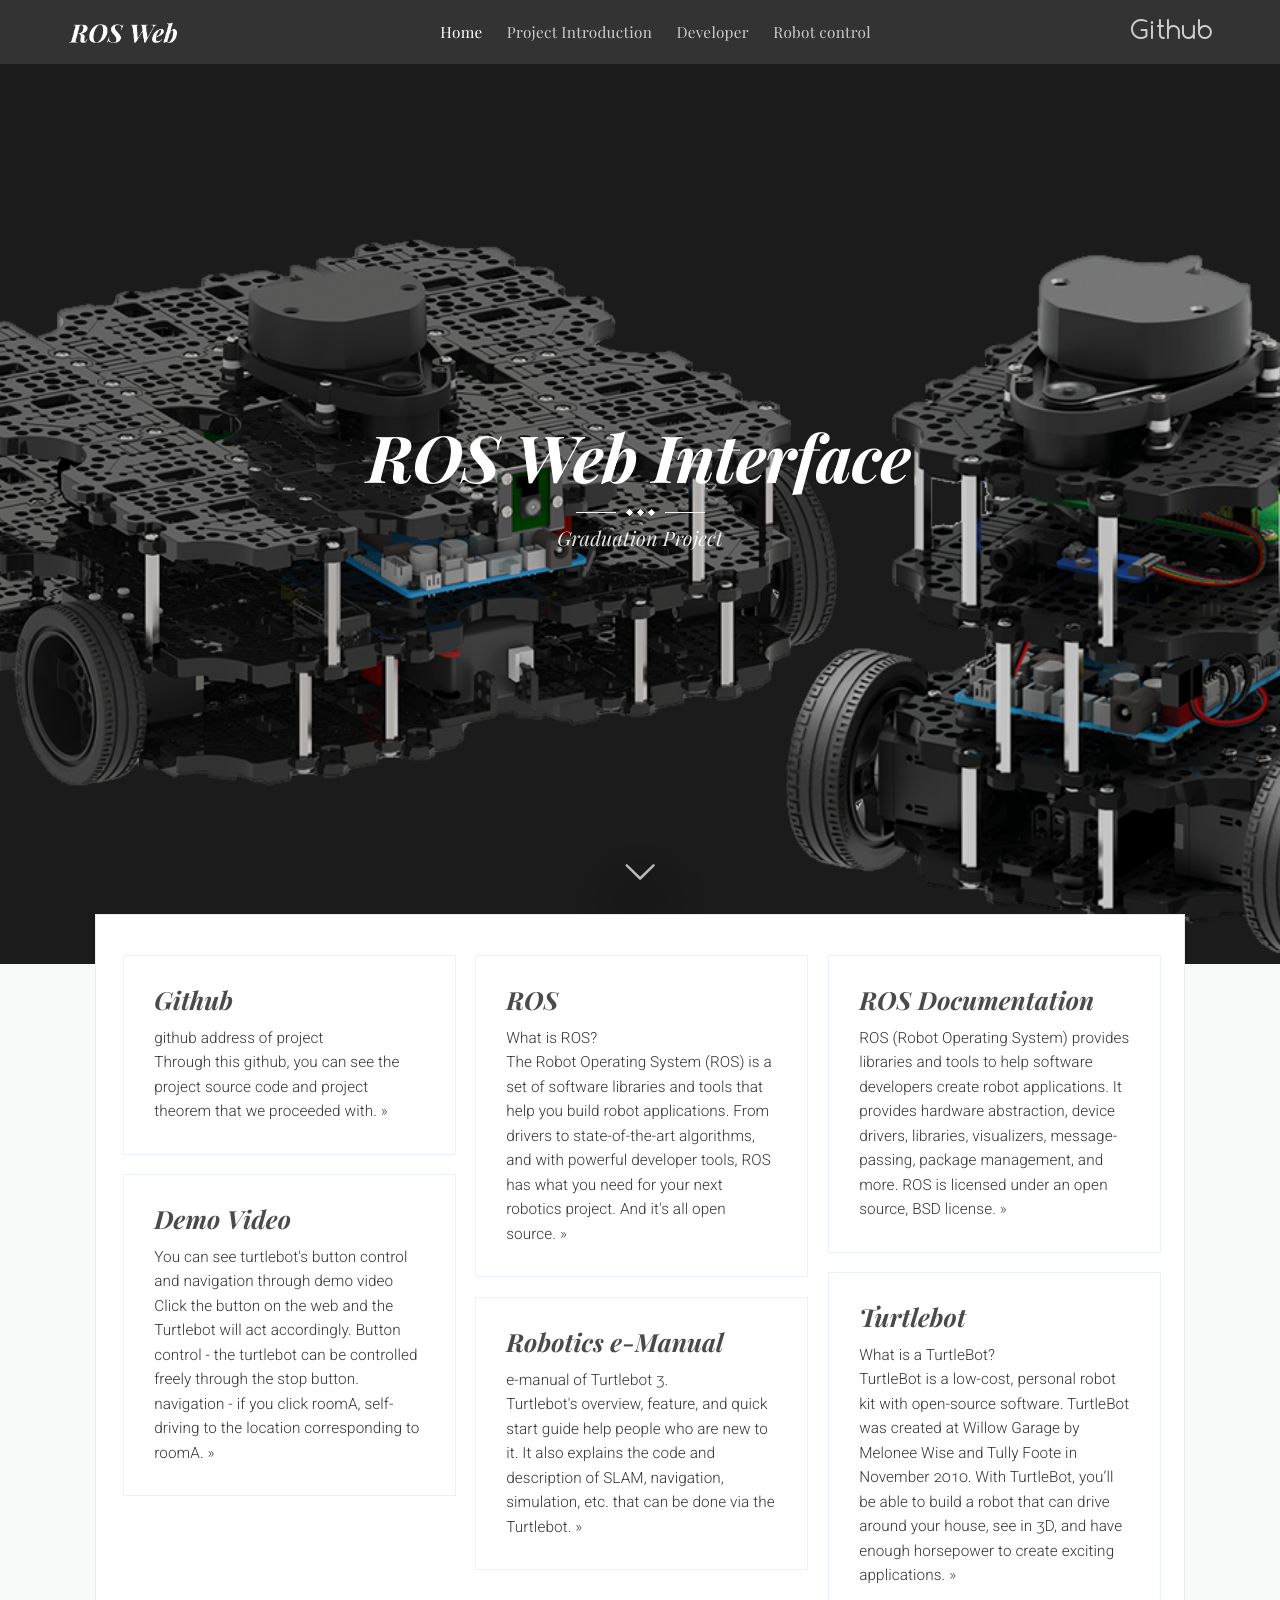
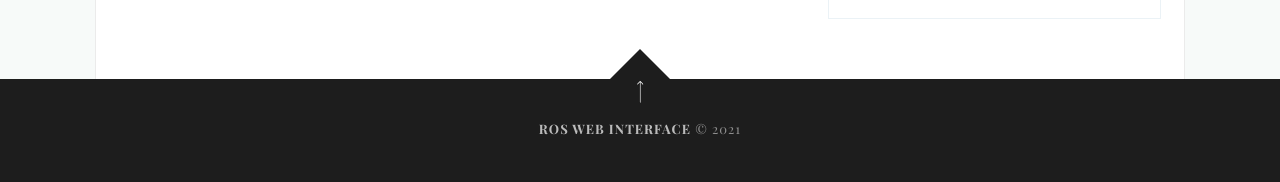
==== commit d1c862fa: "Update index.html" ====
--- a/Webpage source/index.html
+++ b/Webpage source/index.html
@@ -89,7 +89,7 @@
 					</header>
 					<section class="post-excerpt">
 					<p>
-						We commenced to-day our journey from New Helvetia to San Francisco. Our party consisted, including myself,YouTube address where the project's demo video is located.<br>Through the YouTube address, you can watch the demo video of our turtle bot project. You can also view the introduction video of the project by entering the video publisher's Youtube profile. of Colonel Russell, Dr. McKee of Monterey, Mr. Pickett, a <a class="read-more" href="/what-we-saw-in-california/">&raquo;</a>
+						You can see turtlebot's button control and navigation through demo video Click the button on the web and the Turtlebot will act accordingly. Button control - the turtlebot can be controlled freely through the stop button. navigation - if you click roomA, self-driving to the location corresponding to roomA. <a class="read-more" href="/what-we-saw-in-california/">&raquo;</a>
 					</p>
 					</section>
 				</div>
@@ -110,7 +110,7 @@
 				</article>
 			</div>
 			<div class="grid-item">
-				<article class="post tag-romance featured">
+				<article class="post tag-romance">
 				<div class="wrapgriditem">
 					<header class="post-header">
 					<h2 class="post-title"><a href="https://emanual.robotis.com/docs/en/platform/turtlebot3/overview/">Robotics e-Manual</a></h2>
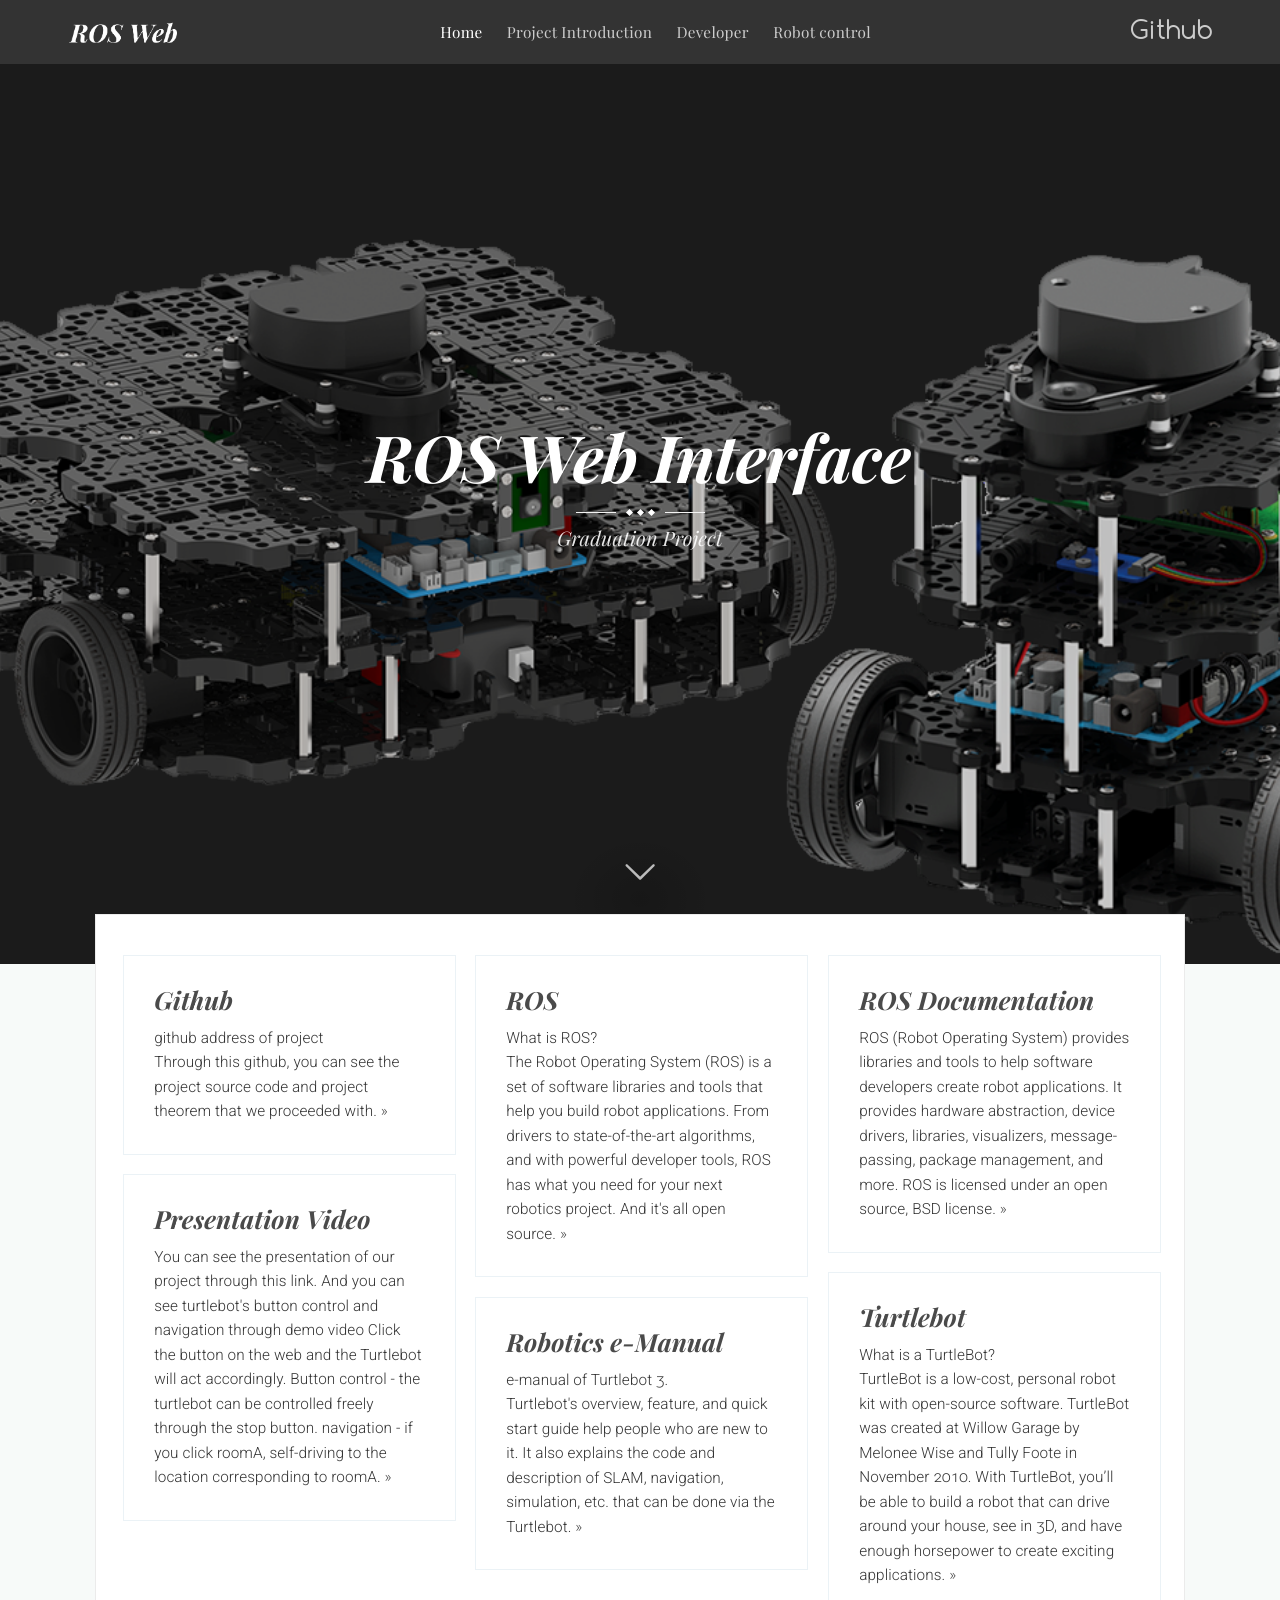
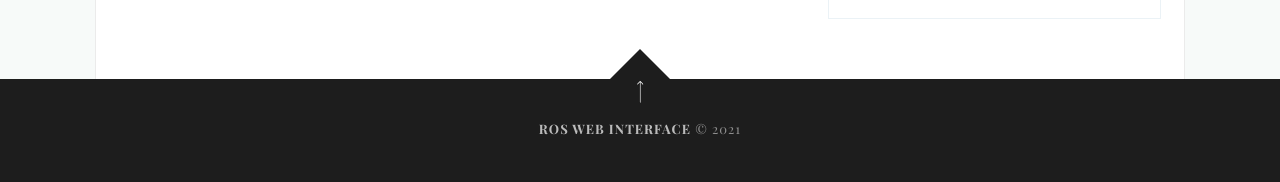
==== commit 360a9a91: "Update link" ====
--- a/Webpage source/index.html
+++ b/Webpage source/index.html
@@ -85,11 +85,11 @@
 				<article class="post">
 				<div class="wrapgriditem">
 					<header class="post-header">
-					<h2 class="post-title"><a href="article.html">Demo Video</a></h2>
+					<h2 class="post-title"><a href="https://www.youtube.com/watch?v=KYpsCitR_80">Presentation Video</a></h2>
 					</header>
 					<section class="post-excerpt">
 					<p>
-						You can see turtlebot's button control and navigation through demo video Click the button on the web and the Turtlebot will act accordingly. Button control - the turtlebot can be controlled freely through the stop button. navigation - if you click roomA, self-driving to the location corresponding to roomA. <a class="read-more" href="/what-we-saw-in-california/">&raquo;</a>
+						You can see the presentation of our project through this link. And you can see turtlebot's button control and navigation through demo video Click the button on the web and the Turtlebot will act accordingly. Button control - the turtlebot can be controlled freely through the stop button. navigation - if you click roomA, self-driving to the location corresponding to roomA. <a class="read-more" href="/what-we-saw-in-california/">&raquo;</a>
 					</p>
 					</section>
 				</div>
